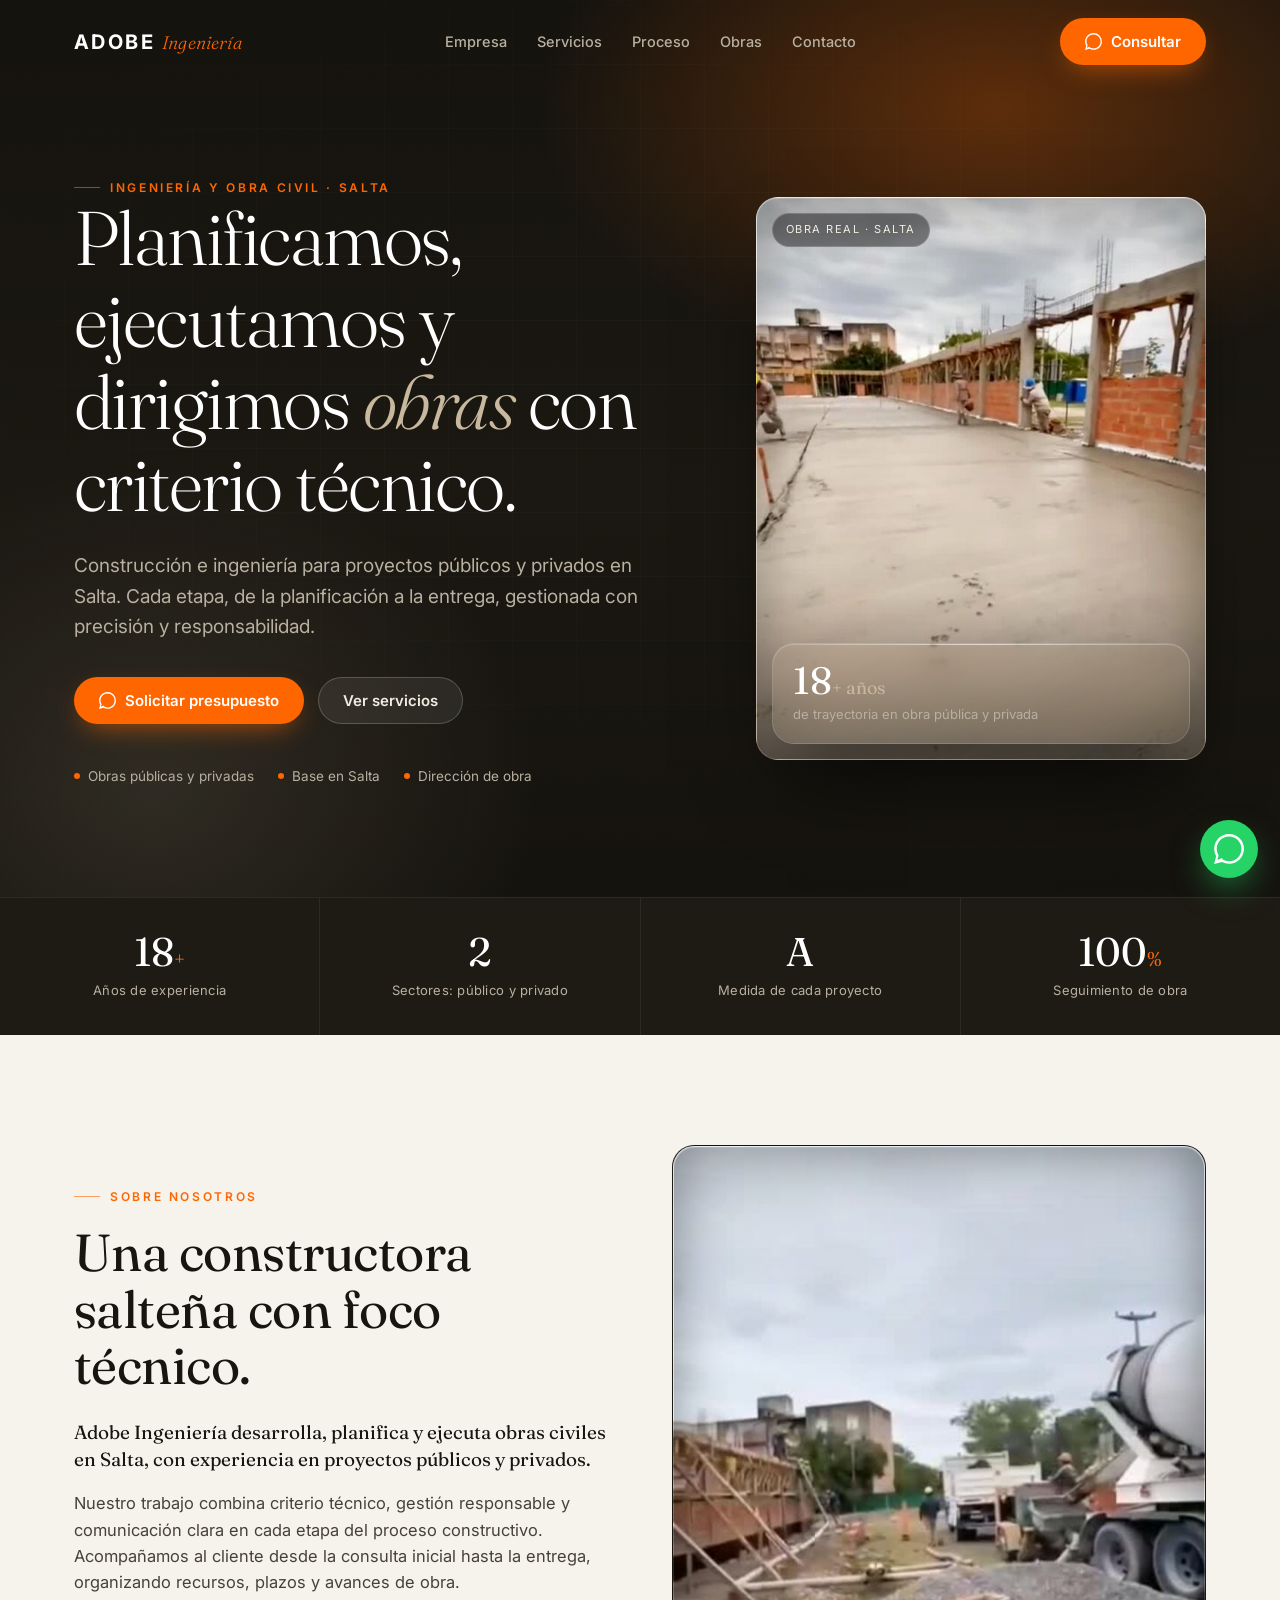
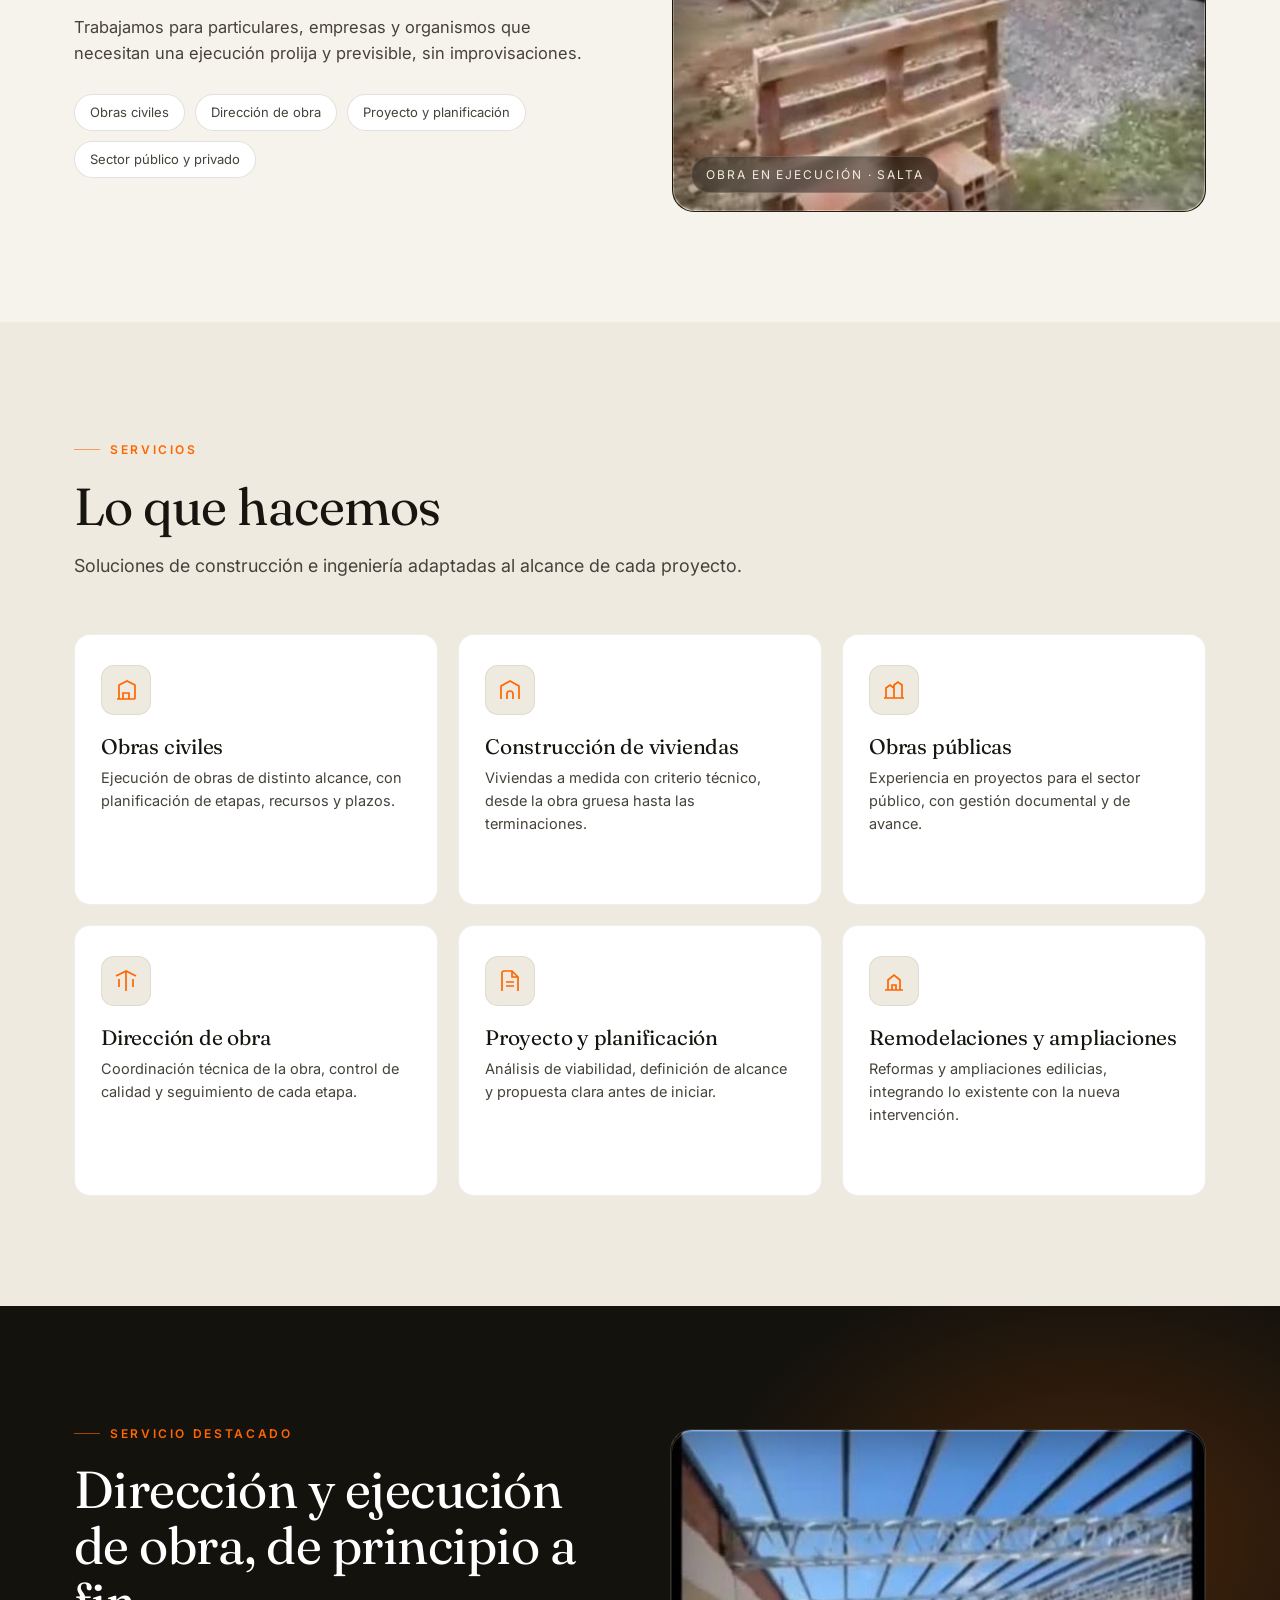
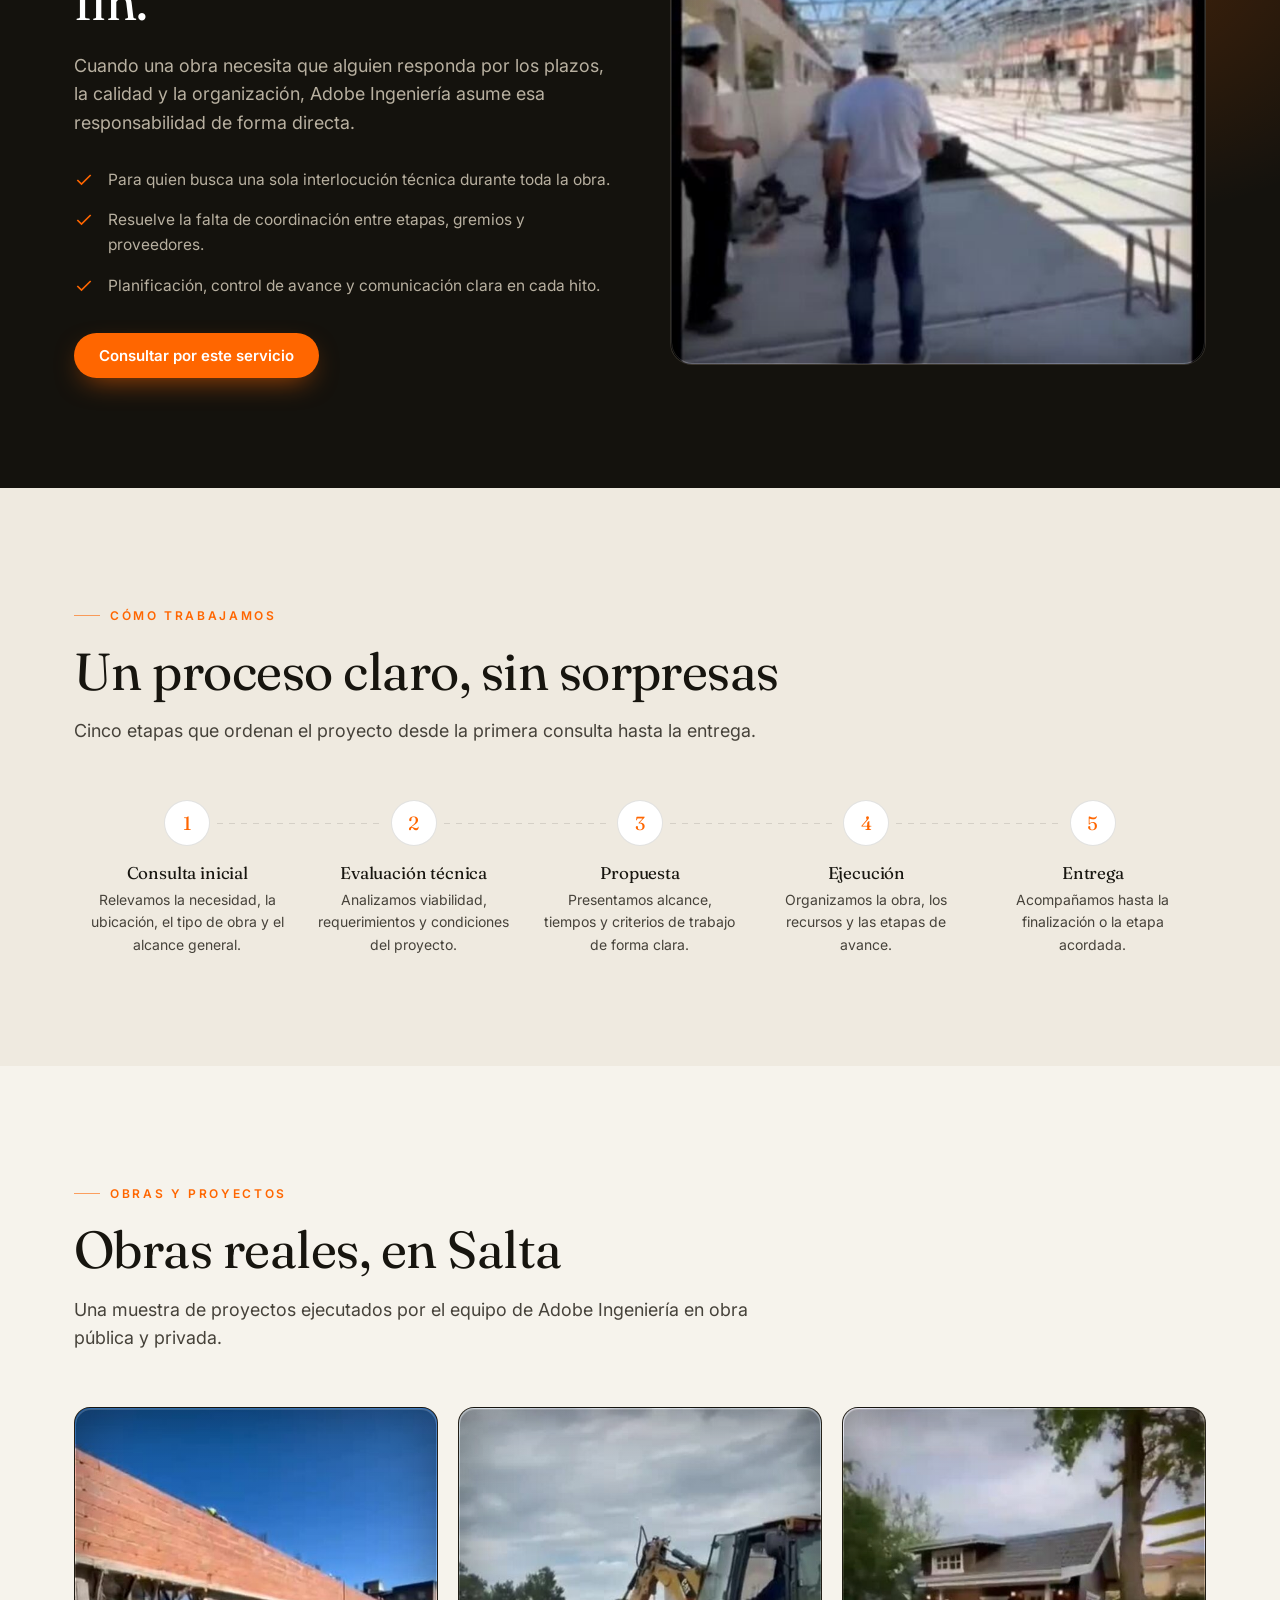
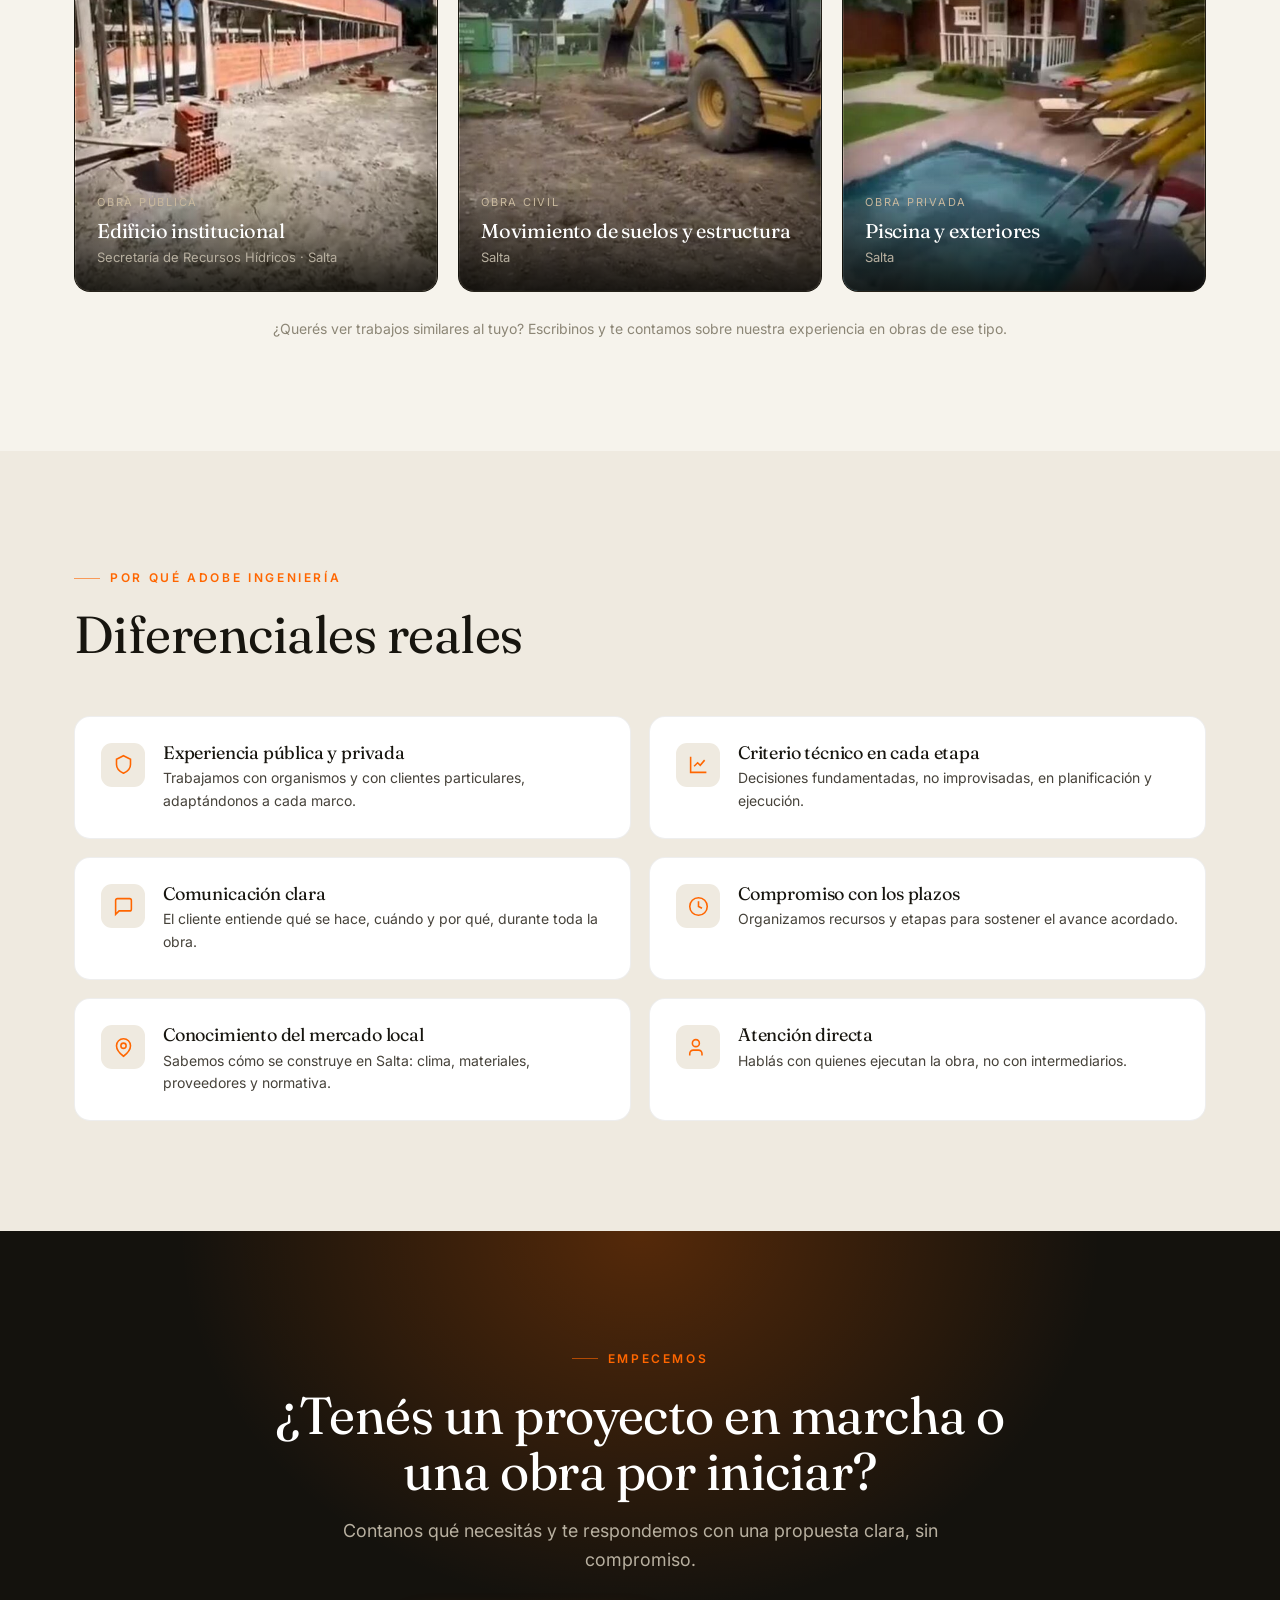
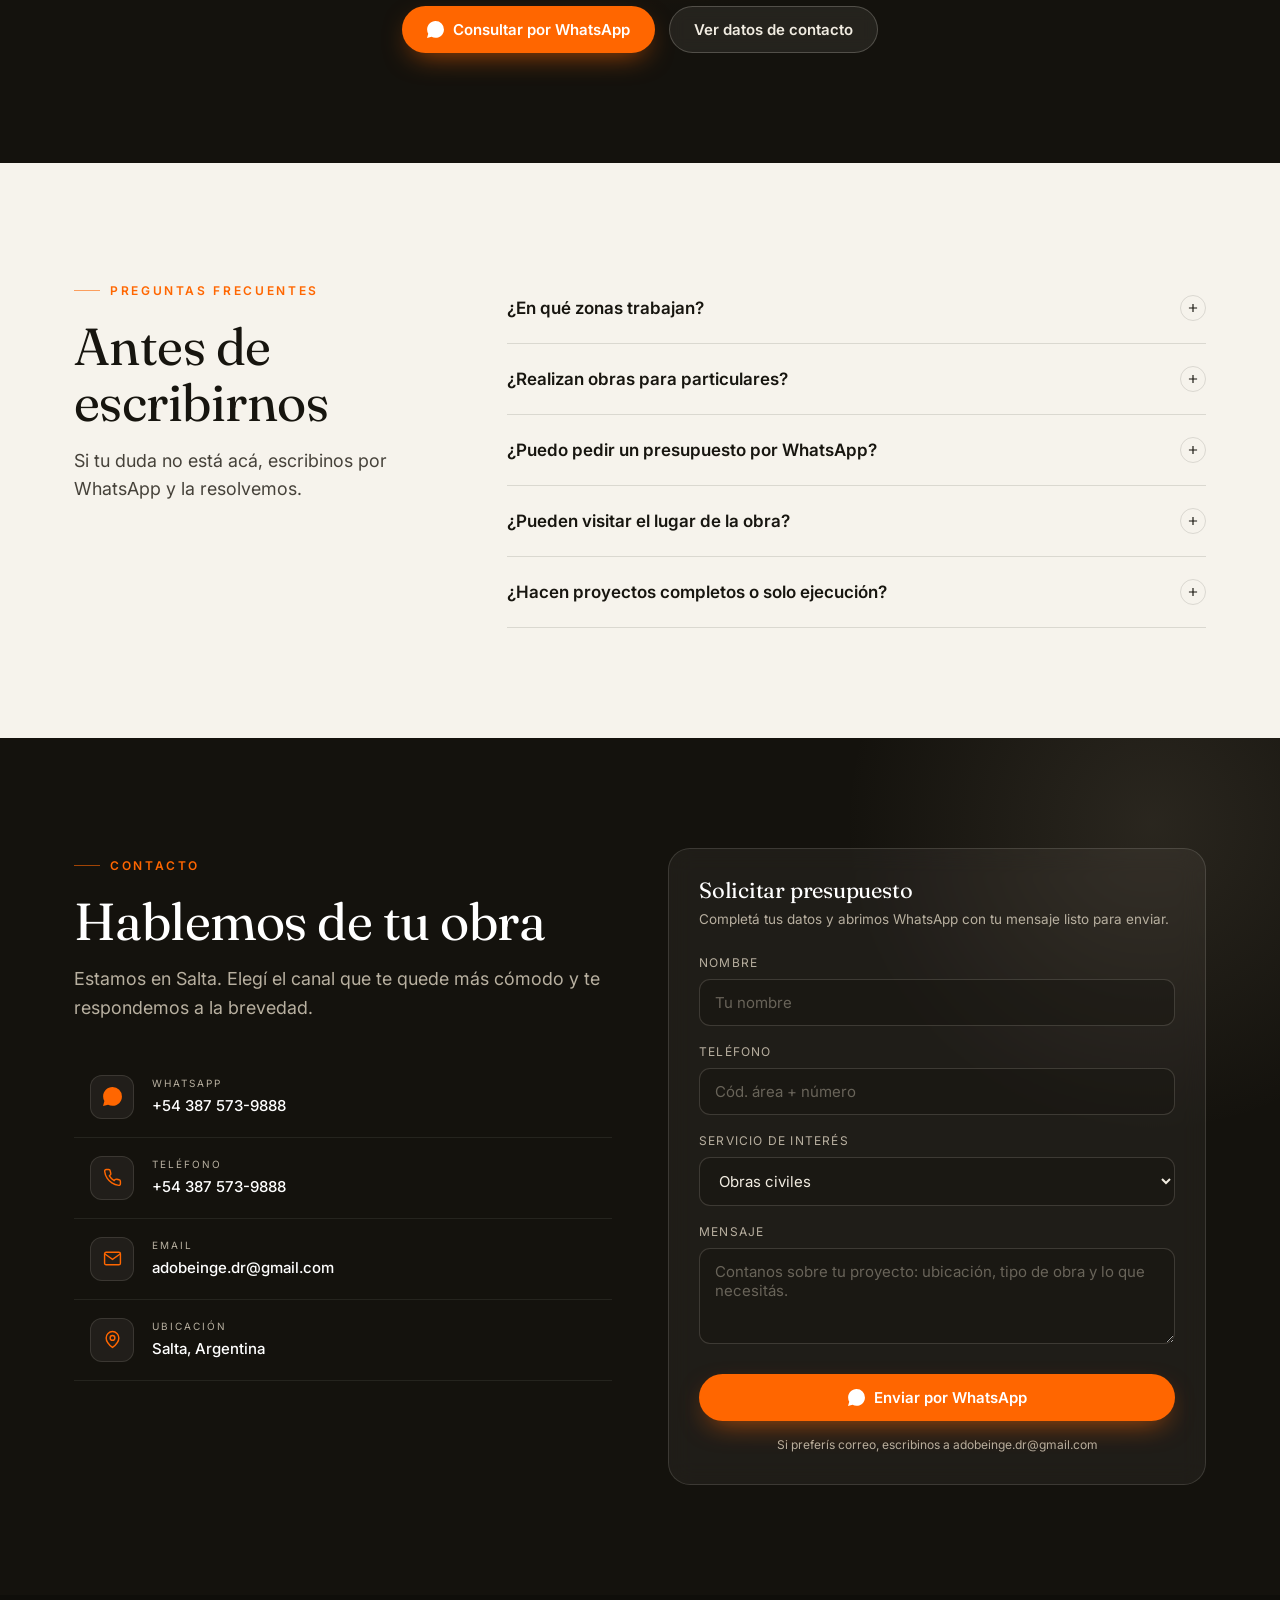
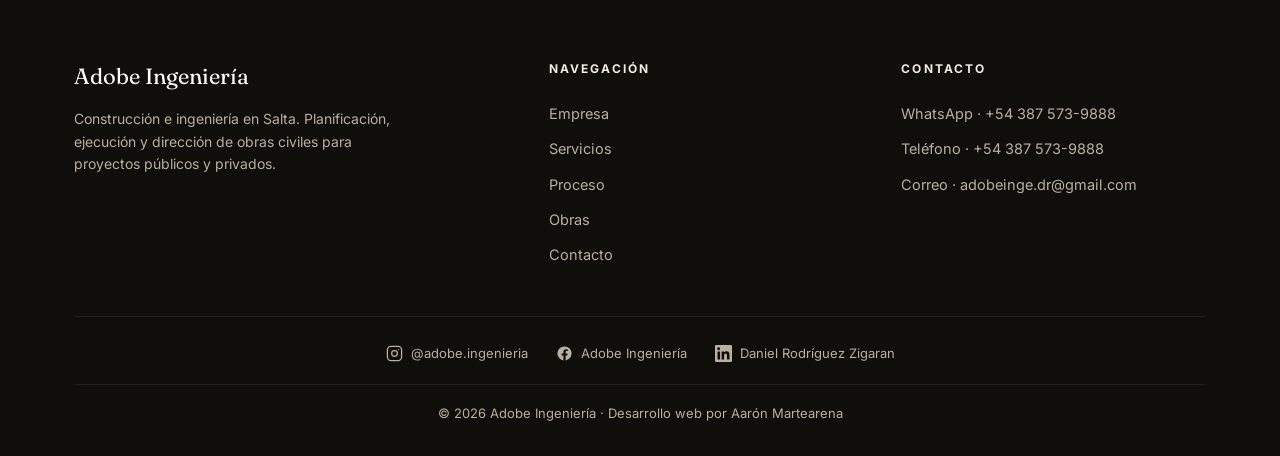
==== index.html @ 1c269387 "Subir proyecto completo con css, js y assets" ====
<!DOCTYPE html>
<html lang="es-AR">
<head>
  <meta charset="UTF-8" />
  <!-- CRÍTICO: ocultar body instantáneamente antes de cualquier render -->
  <style>body{visibility:hidden}</style>
<meta name="viewport" content="width=device-width, initial-scale=1.0" />

<!-- ===================== SEO LOCAL ===================== -->
<title>Adobe Ingeniería | Obras civiles y construcción en Salta</title>
<meta name="description" content="Adobe Ingeniería desarrolla obras civiles, proyectos constructivos y soluciones de ingeniería en Salta. Consultá por servicios, obras y presupuestos." />
<meta name="keywords" content="constructora en Salta, obras civiles Salta, ingeniería civil Salta, empresa constructora Salta, dirección de obra Salta, construcción de viviendas Salta, obras públicas y privadas Salta" />
<meta name="author" content="Adobe Ingeniería" />
<meta name="robots" content="index, follow" />
<meta name="theme-color" content="#FF6600" />

  <!-- Favicon completo -->
  <link rel="icon"             type="image/svg+xml"  href="favicon.svg" />
  <link rel="alternate icon"   type="image/x-icon"   href="favicon.ico" />
  <link rel="apple-touch-icon"                        href="apple-touch-icon.png" />
  <link rel="manifest"                                href="site.webmanifest" />

  <!-- Open Graph completo (WhatsApp, LinkedIn, Facebook) -->
  <meta property="og:type"          content="website" />
  <meta property="og:locale"        content="es_AR" />
  <meta property="og:url"           content="https://adobeingenieria.com.ar/" />
  <meta property="og:title"         content="Adobe Ingeniería | Obras civiles y construcción en Salta" />
  <meta property="og:description"   content="Planificación, ejecución y dirección de obras civiles en Salta. Proyectos públicos y privados con criterio técnico." />
  <meta property="og:image"         content="https://adobeingenieria.com.ar/assets/images/og-image.jpg" />
  <meta property="og:image:width"   content="1200" />
  <meta property="og:image:height"  content="630" />
  <meta property="og:image:alt"     content="Adobe Ingeniería — Obras civiles en Salta" />
  <meta property="og:site_name"     content="Adobe Ingeniería" />

  <!-- Twitter / X card -->
  <meta name="twitter:card"         content="summary_large_image" />
  <meta name="twitter:title"        content="Adobe Ingeniería | Obras civiles y construcción en Salta" />
  <meta name="twitter:description"  content="Planificación, ejecución y dirección de obras civiles en Salta. Proyectos públicos y privados con criterio técnico." />
  <meta name="twitter:image"        content="https://adobeingenieria.com.ar/assets/images/og-image.jpg" />

  <!-- Canónica -->
  <link rel="canonical" href="https://adobeingenieria.com.ar/" />

<link rel="preconnect" href="https://fonts.googleapis.com" />
<link rel="preconnect" href="https://fonts.gstatic.com" crossorigin />
<link href="https://fonts.googleapis.com/css2?family=Fraunces:opsz,wght@9..144,300;9..144,400;9..144,500;9..144,600&family=Inter:wght@400;500;600;700&display=swap" rel="stylesheet" />

<!-- Datos estructurados (SEO local). Verificar/ajustar con datos finales del cliente. -->

  <!-- Hoja de estilos externa -->
  <link rel="stylesheet" href="css/styles.css" />

  <!-- Pantalla de carga AutoCAD (sin defer: debe ejecutarse antes que todo) -->
  <script src="js/loader.js"></script>

  <!-- SEO estructurado -->
  <script type="application/ld+json">
  {
    "@context": "https://schema.org",
    "@type": "GeneralContractor",
    "name": "Adobe Ingeniería",
    "description": "Empresa de construcción e ingeniería en Salta. Obras civiles, proyectos públicos y privados, dirección de obra.",
    "areaServed": "Salta, Argentina",
    "address": {
      "@type": "PostalAddress",
      "addressLocality": "Salta",
      "addressRegion": "Salta",
      "addressCountry": "AR"
    },
    "telephone": "+54-387-573-9888",
    "email": "adobeinge.dr@gmail.com",
    "sameAs": [
      "https://www.instagram.com/adobe.ingenieria/",
      "https://www.facebook.com/people/Adobe-Ingenier%C3%ADa/61581666195936/"
    ]
  }
  </script>
</head>
<body>

<!-- ============================== NAV ============================== -->
<header class="nav" id="nav">
  <div class="nav-inner">
    <a href="#inicio" class="brand" aria-label="Adobe Ingeniería — inicio">
      <span class="brand-logo">
        <span class="brand-adobe">ADOBE</span>
        <span class="brand-ing">Ingeniería</span>
      </span>
    </a>
    <nav class="nav-links" aria-label="Principal">
      <a class="lnk" href="#empresa">Empresa</a>
      <a class="lnk" href="#servicios">Servicios</a>
      <a class="lnk" href="#proceso">Proceso</a>
      <a class="lnk" href="#obras">Obras</a>
      <a class="lnk" href="#contacto">Contacto</a>
    </nav>
    <div class="nav-cta">
      <a class="btn btn-primary" href="https://wa.me/5493875739888?text=Hola%20Adobe%20Ingenier%C3%ADa%2C%20vi%20su%20p%C3%A1gina%20web%20y%20quisiera%20consultar%20por%20sus%20servicios." target="_blank" rel="noopener">
        <svg viewBox="0 0 24 24" fill="currentColor"><path d="M.057 24l1.687-6.163a11.867 11.867 0 01-1.587-5.946C.16 5.335 5.495 0 12.05 0a11.821 11.821 0 018.413 3.488 11.824 11.824 0 013.48 8.414c-.003 6.557-5.338 11.892-11.893 11.892a11.9 11.9 0 01-5.688-1.448L.057 24zm6.597-3.807c1.676.995 3.276 1.591 5.392 1.592 5.448 0 9.886-4.434 9.889-9.885.002-5.462-4.415-9.89-9.881-9.892-5.452 0-9.887 4.434-9.889 9.884a9.86 9.86 0 001.51 5.26l-.999 3.648 3.978-1.607z"/></svg>
        Consultar
      </a>
      <button class="burger" id="burger" aria-label="Abrir menú">
        <svg width="26" height="26" viewBox="0 0 24 24" fill="none" stroke="currentColor" stroke-width="2"><line x1="3" y1="7" x2="21" y2="7"/><line x1="3" y1="12" x2="21" y2="12"/><line x1="3" y1="17" x2="21" y2="17"/></svg>
      </button>
    </div>
  </div>
</header>

<!-- mobile menu -->
<div class="mobile-menu" id="mobileMenu">
  <button class="mobile-close" id="mobileClose" aria-label="Cerrar menú">
    <svg width="28" height="28" viewBox="0 0 24 24" fill="none" stroke="currentColor" stroke-width="2"><line x1="18" y1="6" x2="6" y2="18"/><line x1="6" y1="6" x2="18" y2="18"/></svg>
  </button>
  <a href="#empresa">Empresa</a>
  <a href="#servicios">Servicios</a>
  <a href="#proceso">Proceso</a>
  <a href="#obras">Obras</a>
  <a href="#contacto">Contacto</a>
  <a class="btn btn-primary" href="https://wa.me/5493875739888?text=Hola%20Adobe%20Ingenier%C3%ADa%2C%20vi%20su%20p%C3%A1gina%20web%20y%20quisiera%20consultar%20por%20sus%20servicios." target="_blank" rel="noopener">Consultar por WhatsApp</a>
</div>

<!-- ============================== HERO ============================== -->
<section class="hero" id="inicio">
  <span class="grid-lines"></span>
  <span class="noise"></span>
  <div class="wrap">
    <div class="hero-grid">
      <div>
        <span class="eyebrow">Ingeniería y obra civil · Salta</span>
        <h1>Planificamos, ejecutamos y dirigimos <em>obras</em> con criterio técnico.</h1>
        <p class="lead">Construcción e ingeniería para proyectos públicos y privados en Salta. Cada etapa, de la planificación a la entrega, gestionada con precisión y responsabilidad.</p>
        <div class="hero-cta">
          <a class="btn btn-primary" href="https://wa.me/5493875739888?text=Hola%20Adobe%20Ingenier%C3%ADa%2C%20vi%20su%20p%C3%A1gina%20web%20y%20quisiera%20solicitar%20un%20presupuesto." target="_blank" rel="noopener">
            <svg viewBox="0 0 24 24" fill="currentColor"><path d="M.057 24l1.687-6.163a11.867 11.867 0 01-1.587-5.946C.16 5.335 5.495 0 12.05 0a11.821 11.821 0 018.413 3.488 11.824 11.824 0 013.48 8.414c-.003 6.557-5.338 11.892-11.893 11.892a11.9 11.9 0 01-5.688-1.448L.057 24zm6.597-3.807c1.676.995 3.276 1.591 5.392 1.592 5.448 0 9.886-4.434 9.889-9.885.002-5.462-4.415-9.89-9.881-9.892-5.452 0-9.887 4.434-9.889 9.884a9.86 9.86 0 001.51 5.26l-.999 3.648 3.978-1.607z"/></svg>
            Solicitar presupuesto
          </a>
          <a class="btn btn-light" href="#servicios">Ver servicios</a>
        </div>
        <div class="hero-tags">
          <span>Obras públicas y privadas</span>
          <span>Base en Salta</span>
          <span>Dirección de obra</span>
        </div>
      </div>

      <!-- video real enmarcado en vidrio -->
      <div class="hero-media reveal">
        <video autoplay class="hero-vid" muted loop playsinline preload="metadata" poster="assets/images/hero.jpg">
          <source src="assets/videos/hero.mp4" type="video/mp4" />
        </video>
        <div class="hero-media-frame"></div>
        <div class="hero-stat glass">
          <div class="hs-num">18<small>+ años</small></div>
          <div class="hs-lbl">de trayectoria en obra pública y privada</div>
        </div>
        <span class="hero-media-tag">Obra real · Salta</span>
      </div>
    </div>
  </div>
</section>

<!-- ============================== TRUST ============================== -->
<section class="trust">
  <div class="trust-grid">
    <div><div class="t-num">18<small>+</small></div><div class="t-lbl">Años de experiencia</div></div>
    <div><div class="t-num">2</div><div class="t-lbl">Sectores: público y privado</div></div>
    <div><div class="t-num">A</div><div class="t-lbl">Medida de cada proyecto</div></div>
    <div><div class="t-num">100<small>%</small></div><div class="t-lbl">Seguimiento de obra</div></div>
  </div>
</section>

<!-- ============================== ABOUT ============================== -->
<section class="sec" id="empresa">
  <div class="wrap">
    <div class="about-grid">
      <div class="about-copy reveal">
        <span class="eyebrow">Sobre nosotros</span>
        <h2 style="margin:18px 0 26px">Una constructora salteña con foco técnico.</h2>
        <p>Adobe Ingeniería desarrolla, planifica y ejecuta obras civiles en Salta, con experiencia en proyectos públicos y privados.</p>
        <p>Nuestro trabajo combina criterio técnico, gestión responsable y comunicación clara en cada etapa del proceso constructivo. Acompañamos al cliente desde la consulta inicial hasta la entrega, organizando recursos, plazos y avances de obra.</p>
        <p>Trabajamos para particulares, empresas y organismos que necesitan una ejecución prolija y previsible, sin improvisaciones.</p>
        <div class="about-tags">
          <span class="chip">Obras civiles</span>
          <span class="chip">Dirección de obra</span>
          <span class="chip">Proyecto y planificación</span>
          <span class="chip">Sector público y privado</span>
        </div>
      </div>
      <div class="about-visual reveal">
        <video data-lazy class="cover-vid" muted loop playsinline preload="none" poster="assets/images/about-obra.jpg">
          <source data-src="assets/videos/about-obra.mp4" type="video/mp4" />
        </video>
        <span class="vid-frame"></span>
        <span class="ph-label">Obra en ejecución · Salta</span>
      </div>
    </div>
  </div>
</section>

<!-- ============================== SERVICES ============================== -->
<section class="sec" id="servicios" style="background:var(--bg-warm)">
  <div class="wrap">
    <div class="sec-head reveal">
      <span class="eyebrow">Servicios</span>
      <h2>Lo que hacemos</h2>
      <p class="lead">Soluciones de construcción e ingeniería adaptadas al alcance de cada proyecto.</p>
    </div>
    <div class="svc-grid">
      <!-- repeatable card -->
      <div class="svc-card reveal">
        <div class="svc-ico"><svg viewBox="0 0 24 24" fill="none" stroke="currentColor" stroke-width="1.7"><path d="M3 21h18M5 21V7l8-4 8 4v14M9 21v-6h6v6"/></svg></div>
        <h3>Obras civiles</h3>
        <p>Ejecución de obras de distinto alcance, con planificación de etapas, recursos y plazos.</p>
        <a class="more" href="https://wa.me/5493875739888?text=Hola%20Adobe%20Ingenier%C3%ADa%2C%20vi%20su%20p%C3%A1gina%20web%20y%20quisiera%20consultar%20por%20el%20servicio%20de%20Obras%20civiles." target="_blank" rel="noopener">Consultar <svg viewBox="0 0 24 24" fill="none" stroke="currentColor" stroke-width="2"><path d="M5 12h14M13 6l6 6-6 6"/></svg></a>
      </div>
      <div class="svc-card reveal">
        <div class="svc-ico"><svg viewBox="0 0 24 24" fill="none" stroke="currentColor" stroke-width="1.7"><path d="M3 21V8l9-5 9 5v13M9 21v-5a3 3 0 0 1 6 0v5"/></svg></div>
        <h3>Construcción de viviendas</h3>
        <p>Viviendas a medida con criterio técnico, desde la obra gruesa hasta las terminaciones.</p>
        <a class="more" href="https://wa.me/5493875739888?text=Hola%20Adobe%20Ingenier%C3%ADa%2C%20vi%20su%20p%C3%A1gina%20web%20y%20quisiera%20consultar%20por%20el%20servicio%20de%20Construcci%C3%B3n%20de%20viviendas." target="_blank" rel="noopener">Consultar <svg viewBox="0 0 24 24" fill="none" stroke="currentColor" stroke-width="2"><path d="M5 12h14M13 6l6 6-6 6"/></svg></a>
      </div>
      <div class="svc-card reveal">
        <div class="svc-ico"><svg viewBox="0 0 24 24" fill="none" stroke="currentColor" stroke-width="1.7"><path d="M2 20h20M4 20V10l4-3 4 3M12 20V7l4-3 4 3v13"/></svg></div>
        <h3>Obras públicas</h3>
        <p>Experiencia en proyectos para el sector público, con gestión documental y de avance.</p>
        <a class="more" href="https://wa.me/5493875739888?text=Hola%20Adobe%20Ingenier%C3%ADa%2C%20vi%20su%20p%C3%A1gina%20web%20y%20quisiera%20consultar%20por%20el%20servicio%20de%20Obras%20p%C3%BAblicas." target="_blank" rel="noopener">Consultar <svg viewBox="0 0 24 24" fill="none" stroke="currentColor" stroke-width="2"><path d="M5 12h14M13 6l6 6-6 6"/></svg></a>
      </div>
      <div class="svc-card reveal">
        <div class="svc-ico"><svg viewBox="0 0 24 24" fill="none" stroke="currentColor" stroke-width="1.7"><path d="M12 2v20M2 7l10-5 10 5M5 10v8M19 10v8"/></svg></div>
        <h3>Dirección de obra</h3>
        <p>Coordinación técnica de la obra, control de calidad y seguimiento de cada etapa.</p>
        <a class="more" href="https://wa.me/5493875739888?text=Hola%20Adobe%20Ingenier%C3%ADa%2C%20vi%20su%20p%C3%A1gina%20web%20y%20quisiera%20consultar%20por%20el%20servicio%20de%20Direcci%C3%B3n%20de%20obra." target="_blank" rel="noopener">Consultar <svg viewBox="0 0 24 24" fill="none" stroke="currentColor" stroke-width="2"><path d="M5 12h14M13 6l6 6-6 6"/></svg></a>
      </div>
      <div class="svc-card reveal">
        <div class="svc-ico"><svg viewBox="0 0 24 24" fill="none" stroke="currentColor" stroke-width="1.7"><path d="M4 22V4a2 2 0 0 1 2-2h8l6 6v14M14 2v6h6M8 13h8M8 17h8"/></svg></div>
        <h3>Proyecto y planificación</h3>
        <p>Análisis de viabilidad, definición de alcance y propuesta clara antes de iniciar.</p>
        <a class="more" href="https://wa.me/5493875739888?text=Hola%20Adobe%20Ingenier%C3%ADa%2C%20vi%20su%20p%C3%A1gina%20web%20y%20quisiera%20consultar%20por%20el%20servicio%20de%20Proyecto%20y%20planificaci%C3%B3n." target="_blank" rel="noopener">Consultar <svg viewBox="0 0 24 24" fill="none" stroke="currentColor" stroke-width="2"><path d="M5 12h14M13 6l6 6-6 6"/></svg></a>
      </div>
      <div class="svc-card reveal">
        <div class="svc-ico"><svg viewBox="0 0 24 24" fill="none" stroke="currentColor" stroke-width="1.7"><path d="M3 21h18M6 21V11l6-5 6 5v10M10 21v-5h4v5"/></svg></div>
        <h3>Remodelaciones y ampliaciones</h3>
        <p>Reformas y ampliaciones edilicias, integrando lo existente con la nueva intervención.</p>
        <a class="more" href="https://wa.me/5493875739888?text=Hola%20Adobe%20Ingenier%C3%ADa%2C%20vi%20su%20p%C3%A1gina%20web%20y%20quisiera%20consultar%20por%20el%20servicio%20de%20Remodelaciones%20y%20ampliaciones." target="_blank" rel="noopener">Consultar <svg viewBox="0 0 24 24" fill="none" stroke="currentColor" stroke-width="2"><path d="M5 12h14M13 6l6 6-6 6"/></svg></a>
      </div>
    </div>
  </div>
</section>

<!-- ============================== SIGNATURE / FEATURED ============================== -->
<section class="sec signature">
  <div class="wrap">
    <div class="sig-grid">
      <div class="reveal">
        <span class="eyebrow">Servicio destacado</span>
        <h2 style="margin:18px 0 22px">Dirección y ejecución de obra, de principio a fin.</h2>
        <p class="lead">Cuando una obra necesita que alguien responda por los plazos, la calidad y la organización, Adobe Ingeniería asume esa responsabilidad de forma directa.</p>
        <ul class="sig-list">
          <li><svg viewBox="0 0 24 24" fill="none" stroke="currentColor" stroke-width="2"><path d="M20 6L9 17l-5-5"/></svg> Para quien busca una sola interlocución técnica durante toda la obra.</li>
          <li><svg viewBox="0 0 24 24" fill="none" stroke="currentColor" stroke-width="2"><path d="M20 6L9 17l-5-5"/></svg> Resuelve la falta de coordinación entre etapas, gremios y proveedores.</li>
          <li><svg viewBox="0 0 24 24" fill="none" stroke="currentColor" stroke-width="2"><path d="M20 6L9 17l-5-5"/></svg> Planificación, control de avance y comunicación clara en cada hito.</li>
        </ul>
        <a class="btn btn-primary" href="https://wa.me/5493875739888?text=Hola%20Adobe%20Ingenier%C3%ADa%2C%20quisiera%20consultar%20por%20direcci%C3%B3n%20de%20obra." target="_blank" rel="noopener">Consultar por este servicio</a>
      </div>
      <div class="sig-visual reveal">
        <video data-lazy class="cover-vid" muted loop playsinline preload="none" poster="assets/images/signature-estructura.jpg">
          <source data-src="assets/videos/signature-estructura.mp4" type="video/mp4" />
        </video>
        <span class="vid-frame"></span>
        <span class="ph-label">Estructura metálica · obra propia</span>
      </div>
    </div>
  </div>
</section>

<!-- ============================== PROCESS ============================== -->
<section class="sec process" id="proceso">
  <div class="wrap">
    <div class="sec-head reveal">
      <span class="eyebrow">Cómo trabajamos</span>
      <h2>Un proceso claro, sin sorpresas</h2>
      <p class="lead">Cinco etapas que ordenan el proyecto desde la primera consulta hasta la entrega.</p>
    </div>
    <div class="steps">
      <div class="step reveal"><div class="n">1</div><h3>Consulta inicial</h3><p>Relevamos la necesidad, la ubicación, el tipo de obra y el alcance general.</p></div>
      <div class="step reveal"><div class="n">2</div><h3>Evaluación técnica</h3><p>Analizamos viabilidad, requerimientos y condiciones del proyecto.</p></div>
      <div class="step reveal"><div class="n">3</div><h3>Propuesta</h3><p>Presentamos alcance, tiempos y criterios de trabajo de forma clara.</p></div>
      <div class="step reveal"><div class="n">4</div><h3>Ejecución</h3><p>Organizamos la obra, los recursos y las etapas de avance.</p></div>
      <div class="step reveal"><div class="n">5</div><h3>Entrega</h3><p>Acompañamos hasta la finalización o la etapa acordada.</p></div>
    </div>
  </div>
</section>

<!-- ============================== PROJECTS ============================== -->
<section class="sec" id="obras">
  <div class="wrap">
    <div class="sec-head reveal">
      <span class="eyebrow">Obras y proyectos</span>
      <h2>Obras reales, en Salta</h2>
      <p class="lead">Una muestra de proyectos ejecutados por el equipo de Adobe Ingeniería en obra pública y privada.</p>
    </div>
    <div class="proj-grid">
      <div class="proj reveal">
        <video data-lazy class="cover-vid" muted loop playsinline preload="none" poster="assets/images/obra-recursos.jpg">
          <source data-src="assets/videos/obra-recursos.mp4" type="video/mp4" />
        </video>
        <span class="vid-frame"></span>
        <div class="meta"><span class="tag">Obra pública</span><h3>Edificio institucional</h3><span class="loc">Secretaría de Recursos Hídricos · Salta</span></div>
      </div>
      <div class="proj reveal">
        <video data-lazy class="cover-vid" muted loop playsinline preload="none" poster="assets/images/obra-civil.jpg">
          <source data-src="assets/videos/obra-civil.mp4" type="video/mp4" />
        </video>
        <span class="vid-frame"></span>
        <div class="meta"><span class="tag">Obra civil</span><h3>Movimiento de suelos y estructura</h3><span class="loc">Salta</span></div>
      </div>
      <div class="proj reveal">
        <video data-lazy class="cover-vid" muted loop playsinline preload="none" poster="assets/images/obra-piscina.jpg">
          <source data-src="assets/videos/obra-piscina.mp4" type="video/mp4" />
        </video>
        <span class="vid-frame"></span>
        <div class="meta"><span class="tag">Obra privada</span><h3>Piscina y exteriores</h3><span class="loc">Salta</span></div>
      </div>
    </div>
    <p class="proj-note">¿Querés ver trabajos similares al tuyo? Escribinos y te contamos sobre nuestra experiencia en obras de ese tipo.</p>
  </div>
</section>

<!-- ============================== DIFFERENTIATORS ============================== -->
<section class="sec" style="background:var(--bg-warm)">
  <div class="wrap">
    <div class="sec-head reveal">
      <span class="eyebrow">Por qué Adobe Ingeniería</span>
      <h2>Diferenciales reales</h2>
    </div>
    <div class="diff-grid">
      <div class="diff reveal"><div class="di"><svg viewBox="0 0 24 24" fill="none" stroke="currentColor" stroke-width="1.8"><path d="M12 2l8 4v6c0 5-3.5 8-8 10-4.5-2-8-5-8-10V6l8-4z"/></svg></div><div><h3>Experiencia pública y privada</h3><p>Trabajamos con organismos y con clientes particulares, adaptándonos a cada marco.</p></div></div>
      <div class="diff reveal"><div class="di"><svg viewBox="0 0 24 24" fill="none" stroke="currentColor" stroke-width="1.8"><path d="M3 3v18h18M7 14l4-4 3 3 5-6"/></svg></div><div><h3>Criterio técnico en cada etapa</h3><p>Decisiones fundamentadas, no improvisadas, en planificación y ejecución.</p></div></div>
      <div class="diff reveal"><div class="di"><svg viewBox="0 0 24 24" fill="none" stroke="currentColor" stroke-width="1.8"><path d="M21 15a2 2 0 0 1-2 2H7l-4 4V5a2 2 0 0 1 2-2h14a2 2 0 0 1 2 2z"/></svg></div><div><h3>Comunicación clara</h3><p>El cliente entiende qué se hace, cuándo y por qué, durante toda la obra.</p></div></div>
      <div class="diff reveal"><div class="di"><svg viewBox="0 0 24 24" fill="none" stroke="currentColor" stroke-width="1.8"><path d="M12 6v6l4 2M12 22a10 10 0 1 1 0-20 10 10 0 0 1 0 20z"/></svg></div><div><h3>Compromiso con los plazos</h3><p>Organizamos recursos y etapas para sostener el avance acordado.</p></div></div>
      <div class="diff reveal"><div class="di"><svg viewBox="0 0 24 24" fill="none" stroke="currentColor" stroke-width="1.8"><path d="M20 10c0 6-8 12-8 12s-8-6-8-12a8 8 0 0 1 16 0z"/><circle cx="12" cy="10" r="3"/></svg></div><div><h3>Conocimiento del mercado local</h3><p>Sabemos cómo se construye en Salta: clima, materiales, proveedores y normativa.</p></div></div>
      <div class="diff reveal"><div class="di"><svg viewBox="0 0 24 24" fill="none" stroke="currentColor" stroke-width="1.8"><path d="M16 21v-2a4 4 0 0 0-4-4H6a4 4 0 0 0-4 4v2M9 11a4 4 0 1 0 0-8 4 4 0 0 0 0 8z"/></svg></div><div><h3>Atención directa</h3><p>Hablás con quienes ejecutan la obra, no con intermediarios.</p></div></div>
    </div>
  </div>
</section>

<!-- ============================== CTA BAND ============================== -->
<section class="sec cta-band">
  <div class="wrap">
    <div class="cta-inner reveal">
      <span class="eyebrow" style="justify-content:center">Empecemos</span>
      <h2 style="margin-top:18px">¿Tenés un proyecto en marcha o una obra por iniciar?</h2>
      <p class="lead">Contanos qué necesitás y te respondemos con una propuesta clara, sin compromiso.</p>
      <div class="row">
        <a class="btn btn-primary" href="https://wa.me/5493875739888?text=Hola%20Adobe%20Ingenier%C3%ADa%2C%20vi%20su%20p%C3%A1gina%20web%20y%20quisiera%20solicitar%20un%20presupuesto." target="_blank" rel="noopener">
          <svg viewBox="0 0 24 24" fill="currentColor"><path d="M.057 24l1.687-6.163a11.867 11.867 0 01-1.587-5.946C.16 5.335 5.495 0 12.05 0a11.821 11.821 0 018.413 3.488 11.824 11.824 0 013.48 8.414c-.003 6.557-5.338 11.892-11.893 11.892a11.9 11.9 0 01-5.688-1.448L.057 24z"/></svg>
          Consultar por WhatsApp
        </a>
        <a class="btn btn-light" href="#contacto">Ver datos de contacto</a>
      </div>
    </div>
  </div>
</section>

<!-- ============================== FAQ ============================== -->
<section class="sec" id="faq">
  <div class="wrap">
    <div class="faq-grid">
      <div class="reveal">
        <span class="eyebrow">Preguntas frecuentes</span>
        <h2 style="margin-top:18px">Antes de escribirnos</h2>
        <p class="lead" style="margin-top:16px">Si tu duda no está acá, escribinos por WhatsApp y la resolvemos.</p>
      </div>
      <div class="faq-list reveal">
        <div class="faq-item">
          <button class="faq-q">¿En qué zonas trabajan? <span class="ic"><svg viewBox="0 0 24 24" fill="none" stroke="currentColor" stroke-width="2"><path d="M12 5v14M5 12h14"/></svg></span></button>
          <div class="faq-a"><p>Trabajamos principalmente en Salta y alrededores. Para obras en otras localidades, consultanos para evaluar el alcance.</p></div>
        </div>
        <div class="faq-item">
          <button class="faq-q">¿Realizan obras para particulares? <span class="ic"><svg viewBox="0 0 24 24" fill="none" stroke="currentColor" stroke-width="2"><path d="M12 5v14M5 12h14"/></svg></span></button>
          <div class="faq-a"><p>Sí. Atendemos tanto a particulares como a empresas y organismos del sector público.</p></div>
        </div>
        <div class="faq-item">
          <button class="faq-q">¿Puedo pedir un presupuesto por WhatsApp? <span class="ic"><svg viewBox="0 0 24 24" fill="none" stroke="currentColor" stroke-width="2"><path d="M12 5v14M5 12h14"/></svg></span></button>
          <div class="faq-a"><p>Sí. Escribinos con una descripción del proyecto, la ubicación y, si tenés, fotos o planos. Con eso podemos orientarte mejor.</p></div>
        </div>
        <div class="faq-item">
          <button class="faq-q">¿Pueden visitar el lugar de la obra? <span class="ic"><svg viewBox="0 0 24 24" fill="none" stroke="currentColor" stroke-width="2"><path d="M12 5v14M5 12h14"/></svg></span></button>
          <div class="faq-a"><p>Según el tipo de proyecto coordinamos una visita técnica para relevar las condiciones reales del lugar.</p></div>
        </div>
        <div class="faq-item">
          <button class="faq-q">¿Hacen proyectos completos o solo ejecución? <span class="ic"><svg viewBox="0 0 24 24" fill="none" stroke="currentColor" stroke-width="2"><path d="M12 5v14M5 12h14"/></svg></span></button>
          <div class="faq-a"><p>Acompañamos desde la planificación hasta la ejecución y la dirección de obra. También sumamos a obras ya iniciadas según el caso.</p></div>
        </div>
      </div>
    </div>
  </div>
</section>

<!-- ============================== CONTACT ============================== -->
<section class="sec contact" id="contacto">
  <div class="wrap">
    <div class="contact-grid">
      <div class="reveal">
        <span class="eyebrow">Contacto</span>
        <h2 style="margin-top:18px">Hablemos de tu obra</h2>
        <p class="lead">Estamos en Salta. Elegí el canal que te quede más cómodo y te respondemos a la brevedad.</p>
        <div class="cinfo">
          <a href="https://wa.me/5493875739888?text=Hola%20Adobe%20Ingenier%C3%ADa%2C%20vi%20su%20p%C3%A1gina%20web%20y%20quisiera%20consultar." target="_blank" rel="noopener">
            <span class="ci"><svg viewBox="0 0 24 24" fill="currentColor"><path d="M.057 24l1.687-6.163a11.867 11.867 0 01-1.587-5.946C.16 5.335 5.495 0 12.05 0a11.821 11.821 0 018.413 3.488 11.824 11.824 0 013.48 8.414c-.003 6.557-5.338 11.892-11.893 11.892a11.9 11.9 0 01-5.688-1.448L.057 24z"/></svg></span>
            <span class="ct"><span class="k">WhatsApp</span><span class="v">+54 387 573-9888</span></span>
          </a>
          <a href="tel:+543875739888">
            <span class="ci"><svg viewBox="0 0 24 24" fill="none" stroke="currentColor" stroke-width="1.8"><path d="M22 16.92v3a2 2 0 0 1-2.18 2 19.79 19.79 0 0 1-8.63-3.07 19.5 19.5 0 0 1-6-6 19.79 19.79 0 0 1-3.07-8.67A2 2 0 0 1 4.11 2h3a2 2 0 0 1 2 1.72c.13.96.36 1.9.7 2.81a2 2 0 0 1-.45 2.11L8.09 9.91a16 16 0 0 0 6 6l1.27-1.27a2 2 0 0 1 2.11-.45c.9.34 1.85.57 2.81.7A2 2 0 0 1 22 16.92z"/></svg></span>
            <span class="ct"><span class="k">Teléfono</span><span class="v">+54 387 573-9888</span></span>
          </a>
          <a href="mailto:adobeinge.dr@gmail.com?subject=Consulta%20WEB">
            <span class="ci"><svg viewBox="0 0 24 24" fill="none" stroke="currentColor" stroke-width="1.8"><rect x="2" y="4" width="20" height="16" rx="2"/><path d="m22 6-10 7L2 6"/></svg></span>
            <span class="ct"><span class="k">Email</span><span class="v">adobeinge.dr@gmail.com</span></span>
          </a>
          <div class="line">
            <span class="ci"><svg viewBox="0 0 24 24" fill="none" stroke="currentColor" stroke-width="1.8"><path d="M20 10c0 6-8 12-8 12s-8-6-8-12a8 8 0 0 1 16 0z"/><circle cx="12" cy="10" r="3"/></svg></span>
            <span class="ct"><span class="k">Ubicación</span><span class="v">Salta, Argentina</span></span>
          </div>
        </div>
      </div>

      <!-- form (envía por WhatsApp armando el mensaje, sin backend) -->
      <div class="form reveal">
        <h3>Solicitar presupuesto</h3>
        <p class="sub">Completá tus datos y abrimos WhatsApp con tu mensaje listo para enviar.</p>
        <div class="fld"><label for="f-nom">Nombre</label><input id="f-nom" type="text" placeholder="Tu nombre" /></div>
        <div class="fld"><label for="f-tel">Teléfono</label><input id="f-tel" type="tel" placeholder="Cód. área + número" /></div>
        <div class="fld"><label for="f-srv">Servicio de interés</label>
          <select id="f-srv">
            <option>Obras civiles</option>
            <option>Construcción de viviendas</option>
            <option>Obras públicas</option>
            <option>Dirección de obra</option>
            <option>Proyecto y planificación</option>
            <option>Remodelaciones / ampliaciones</option>
            <option>Otro / No estoy seguro</option>
          </select>
        </div>
        <div class="fld"><label for="f-msg">Mensaje</label><textarea id="f-msg" placeholder="Contanos sobre tu proyecto: ubicación, tipo de obra y lo que necesitás."></textarea></div>
        <button class="btn btn-primary" id="sendForm" type="button">
          <svg viewBox="0 0 24 24" fill="currentColor"><path d="M.057 24l1.687-6.163a11.867 11.867 0 01-1.587-5.946C.16 5.335 5.495 0 12.05 0a11.821 11.821 0 018.413 3.488 11.824 11.824 0 013.48 8.414c-.003 6.557-5.338 11.892-11.893 11.892a11.9 11.9 0 01-5.688-1.448L.057 24z"/></svg>
          Enviar por WhatsApp
        </button>
        <p class="form-note">Si preferís correo, escribinos a adobeinge.dr@gmail.com</p>
      </div>
    </div>
  </div>
</section>

<!-- ============================== FOOTER ============================== -->
<footer class="ft">
  <div class="wrap">
    <div class="ft-grid">
      <div class="ft-brand">
        <div class="name">Adobe Ingeniería</div>
        <p>Construcción e ingeniería en Salta. Planificación, ejecución y dirección de obras civiles para proyectos públicos y privados.</p>
      </div>
      <div class="ft-col">
        <h4>Navegación</h4>
        <a href="#empresa">Empresa</a>
        <a href="#servicios">Servicios</a>
        <a href="#proceso">Proceso</a>
        <a href="#obras">Obras</a>
        <a href="#contacto">Contacto</a>
      </div>
      <div class="ft-col">
        <h4>Contacto</h4>
        <a href="https://wa.me/5493875739888" target="_blank" rel="noopener">WhatsApp · +54 387 573-9888</a>
        <a href="tel:+543875739888">Teléfono · +54 387 573-9888</a>
        <a href="mailto:adobeinge.dr@gmail.com?subject=Consulta%20WEB">Correo · adobeinge.dr@gmail.com</a>
      </div>
    </div>
    <div class="ft-bottom">
      <div class="ft-social">
        <a class="ig" href="https://www.instagram.com/adobe.ingenieria/" target="_blank" rel="noopener">
          <svg viewBox="0 0 24 24" fill="none" stroke="currentColor" stroke-width="1.8"><rect x="2" y="2" width="20" height="20" rx="5"/><circle cx="12" cy="12" r="4"/><circle cx="17.5" cy="6.5" r="1" fill="currentColor" stroke="none"/></svg>
          @adobe.ingenieria
        </a>
        <a class="ig" href="https://www.facebook.com/people/Adobe-Ingenier%C3%ADa/61581666195936/" target="_blank" rel="noopener">
          <svg viewBox="0 0 24 24" fill="currentColor"><path d="M22 12a10 10 0 1 0-11.56 9.88v-6.99H7.9V12h2.54V9.8c0-2.5 1.49-3.89 3.78-3.89 1.09 0 2.24.2 2.24.2v2.46h-1.26c-1.24 0-1.63.77-1.63 1.56V12h2.78l-.44 2.89h-2.34v6.99A10 10 0 0 0 22 12z"/></svg>
          Adobe Ingeniería
        </a>
        <a class="ig" href="https://www.linkedin.com/in/daniel-alberto-rodr%C3%ADguez-zigaran-45847511a/" target="_blank" rel="noopener">
          <svg viewBox="0 0 24 24" fill="currentColor"><path d="M20.45 20.45h-3.56v-5.57c0-1.33-.02-3.04-1.85-3.04-1.85 0-2.14 1.45-2.14 2.94v5.67H9.35V9h3.41v1.56h.05c.48-.9 1.64-1.85 3.37-1.85 3.6 0 4.27 2.37 4.27 5.46v6.28zM5.34 7.43a2.07 2.07 0 1 1 0-4.13 2.07 2.07 0 0 1 0 4.13zM7.12 20.45H3.55V9h3.57v11.45zM22.22 0H1.77C.79 0 0 .77 0 1.73v20.54C0 23.22.79 24 1.77 24h20.45c.98 0 1.78-.78 1.78-1.73V1.73C24 .77 23.2 0 22.22 0z"/></svg>
          Daniel Rodríguez Zigaran
        </a>
      </div>
      <div class="ft-copy">
        <span>© <span id="year"></span> Adobe Ingeniería · Desarrollo web por <a href="https://www.linkedin.com/in/aaronmartearena/" target="_blank" rel="noopener noreferrer" class="ft-credit">Aarón Martearena</a></span>
      </div>
    </div>
  </div>
</footer>

<!-- floating whatsapp -->
<a class="wa-float" href="https://wa.me/5493875739888?text=Hola%20Adobe%20Ingenier%C3%ADa%2C%20vi%20su%20p%C3%A1gina%20web%20y%20quisiera%20consultar%20por%20sus%20servicios." target="_blank" rel="noopener" aria-label="WhatsApp">
  <svg viewBox="0 0 24 24"><path d="M.057 24l1.687-6.163a11.867 11.867 0 01-1.587-5.946C.16 5.335 5.495 0 12.05 0a11.821 11.821 0 018.413 3.488 11.824 11.824 0 013.48 8.414c-.003 6.557-5.338 11.892-11.893 11.892a11.9 11.9 0 01-5.688-1.448L.057 24zm6.597-3.807c1.676.995 3.276 1.591 5.392 1.592 5.448 0 9.886-4.434 9.889-9.885.002-5.462-4.415-9.89-9.881-9.892-5.452 0-9.887 4.434-9.889 9.884a9.86 9.86 0 001.51 5.26l-.999 3.648 3.978-1.607z"/></svg>
</a>

<script>
document.addEventListener('DOMContentLoaded', function() {

  // ── año ──
  var yearEl = document.getElementById('year');
  if (yearEl) yearEl.textContent = new Date().getFullYear();

  // ── navbar scroll ──
  var nav = document.getElementById('nav');
  if (nav) {
    function onScroll(){ nav.classList.toggle('scrolled', window.scrollY > 40); }
    onScroll();
    window.addEventListener('scroll', onScroll, {passive:true});
  }

  // ── menú móvil ──
  var burger     = document.getElementById('burger');
  var mobileMenu = document.getElementById('mobileMenu');
  var mobileClose = document.getElementById('mobileClose');

  if (burger && mobileMenu) {
    burger.addEventListener('click', function(){
      mobileMenu.classList.toggle('open');
    });
    if (mobileClose) {
      mobileClose.addEventListener('click', function(){
        mobileMenu.classList.remove('open');
      });
    }
    mobileMenu.querySelectorAll('a').forEach(function(a){
      a.addEventListener('click', function(){ mobileMenu.classList.remove('open'); });
    });
    document.addEventListener('keydown', function(e){
      if (e.key === 'Escape') mobileMenu.classList.remove('open');
    });
  }

  // ── FAQ acordeón ──
  document.querySelectorAll('.faq-item').forEach(function(item) {
    var q = item.querySelector('.faq-q');
    var a = item.querySelector('.faq-a');
    if (!q || !a) return;
    q.addEventListener('click', function() {
      var isOpen = item.classList.contains('open');
      document.querySelectorAll('.faq-item').forEach(function(i) {
        i.classList.remove('open');
        i.querySelector('.faq-a').style.maxHeight = '0px';
      });
      if (!isOpen) {
        item.classList.add('open');
        a.style.maxHeight = '500px';
      }
    });
  });

  // ── reveal on scroll ──
  var io = new IntersectionObserver(function(entries){
    entries.forEach(function(e){
      if (e.isIntersecting){ e.target.classList.add('in'); io.unobserve(e.target); }
    });
  }, {threshold:.12, rootMargin:'0px 0px -40px 0px'});
  document.querySelectorAll('.reveal').forEach(function(el,i){
    el.style.transitionDelay = (i%4)*60 + 'ms';
    io.observe(el);
  });

  // ── WA flotante: ocultar desde que #contacto sale por arriba hacia abajo ──
  var waFloat  = document.querySelector('.wa-float');
  var contacto = document.getElementById('contacto');
  if (waFloat && contacto) {
    var waObserver = new IntersectionObserver(function(entries){
      entries.forEach(function(e){
        if (e.isIntersecting) {
          // contacto visible en pantalla → ocultar botón
          waFloat.classList.add('wa-hidden');
        } else {
          // contacto fuera de pantalla
          var rect = contacto.getBoundingClientRect();
          if (rect.top > window.innerHeight) {
            // contacto está ABAJO (usuario no llegó aún) → mostrar botón
            waFloat.classList.remove('wa-hidden');
          }
          // si rect.bottom < 0 significa que contacto ya pasó hacia arriba
          // (usuario bajó más allá) → mantener oculto
        }
      });
    }, { threshold: 0 });
    waObserver.observe(contacto);
  }

  // ── formulario → WhatsApp ──
  var sendBtn = document.getElementById('sendForm');
  if (sendBtn) {
    sendBtn.addEventListener('click', function(){
      var nom = document.getElementById('f-nom').value.trim();
      var tel = document.getElementById('f-tel').value.trim();
      var srv = document.getElementById('f-srv').value;
      var msg = document.getElementById('f-msg').value.trim();
      var texto = 'Hola Adobe Ingeniería, vi su página web y quisiera solicitar un presupuesto.\n\n' +
        'Nombre: '   + (nom||'-') + '\n' +
        'Teléfono: ' + (tel||'-') + '\n' +
        'Servicio: ' + srv + '\n' +
        'Mensaje: '  + (msg||'-');
      window.open('https://wa.me/5493875739888?text=' + encodeURIComponent(texto), '_blank');
    });
  }

}); // fin DOMContentLoaded
</script>

  <!-- Script principal (defer para no bloquear render) -->
  <script src="js/main.js" defer></script>
</body>
</html>
---- css/styles.css ----
/* ============================================================
   ADOBE INGENIERÍA — STYLES
   Versión: 1.0 | Salta, Argentina
   ============================================================ */

/* ── DESIGN TOKENS ── */
:root {
  --bg:          #F6F3EC;
  --bg-warm:     #EFEAE0;
  --ink:         #17150F;
  --ink-soft:    #46423A;
  --muted:       #8C8676;
  --line:        rgba(23,21,15,.12);
  --line-soft:   rgba(23,21,15,.07);
  --terra:       #FF6600;
  --terra-deep:  #E65C00;
  --sand:        #C8B89D;
  --charcoal:    #14120D;
  --charcoal-2:  #1E1B14;
  --on-dark:     #F1ECE1;
  --on-dark-soft:#B8B0A0;
  --maxw:        1180px;
  --r-lg:        22px;
  --r-md:        16px;
  --ease:        cubic-bezier(.22,.61,.36,1);
  --font-display:"Fraunces", Georgia, serif;
  --font-ui:     "Inter", system-ui, -apple-system, sans-serif;
}

/* ── RESET ── */
*, *::before, *::after { box-sizing: border-box; margin: 0; padding: 0; }
html  { scroll-behavior: smooth; }
body  {
  font-family: var(--font-ui);
  background:  var(--bg);
  color:        var(--ink);
  line-height:  1.6;
  -webkit-font-smoothing: antialiased;
  text-rendering: optimizeLegibility;
  overflow-x: hidden;
}
img   { max-width: 100%; display: block; }
a     { color: inherit; text-decoration: none; }
section { position: relative; }

/* ── LAYOUT ── */
.wrap  { max-width: var(--maxw); margin: 0 auto; padding: 0 24px; }
.sec   { padding: 110px 0; }
.sec-head { max-width: 760px; margin-bottom: 54px; }
.sec-head h2   { margin-top: 18px; }
.sec-head .lead{ margin-top: 18px; }

/* ── TYPOGRAPHY ── */
h1, h2, h3 {
  font-family: var(--font-display);
  font-weight: 400;
  line-height:  1.08;
  letter-spacing: -.01em;
}
h2   { font-size: clamp(30px, 4.4vw, 52px); }
.lead {
  color: var(--ink-soft);
  font-size: clamp(16px, 1.4vw, 19px);
  max-width: 62ch;
}
.eyebrow {
  font-size: 12px;
  letter-spacing: .22em;
  text-transform: uppercase;
  font-weight: 600;
  color: var(--terra);
  display: inline-flex;
  align-items: center;
  gap: 10px;
}
.eyebrow::before {
  content: "";
  width: 26px; height: 1px;
  background: var(--terra);
  opacity: .6;
}

/* ── BUTTONS ── */
.btn {
  display: inline-flex;
  align-items: center;
  gap: 9px;
  font-family: var(--font-ui);
  font-weight: 600;
  font-size: 15px;
  padding: 14px 24px;
  border-radius: 999px;
  border: 1px solid transparent;
  cursor: pointer;
  transition: transform .35s var(--ease),
              box-shadow .35s var(--ease),
              background .35s var(--ease);
  position: relative;
  overflow: hidden;
  line-height: 1;
  white-space: nowrap;
}
.btn svg { width: 17px; height: 17px; }

.btn-primary {
  background: var(--terra);
  color: #fff;
  box-shadow: 0 10px 28px -10px rgba(255,102,0,.7);
}
.btn-primary:hover {
  transform: translateY(-2px);
  box-shadow: 0 16px 38px -10px rgba(255,102,0,.85);
  background: var(--terra-deep);
}
.btn-primary::after {
  content: "";
  position: absolute; inset: 0;
  background: linear-gradient(120deg, transparent 30%, rgba(255,255,255,.35), transparent 70%);
  transform: translateX(-130%);
  transition: transform .8s var(--ease);
}
.btn-primary:hover::after { transform: translateX(130%); }

.btn-ghost {
  background: transparent;
  color: var(--ink);
  border-color: var(--line);
}
.btn-ghost:hover {
  transform: translateY(-2px);
  border-color: var(--ink);
  background: rgba(23,21,15,.03);
}

.btn-light {
  background: rgba(241,236,225,.08);
  color: var(--on-dark);
  border-color: rgba(241,236,225,.22);
  backdrop-filter: blur(8px);
}
.btn-light:hover {
  transform: translateY(-2px);
  background: rgba(241,236,225,.16);
}

/* ── NAVBAR ── */
header.nav {
  position: fixed; top: 0; left: 0; right: 0; z-index: 100;
  transition: background .4s var(--ease), border-color .4s var(--ease);
  border-bottom: 1px solid transparent;
}
header.nav.scrolled {
  background: rgba(20,18,13,.72);
  backdrop-filter: blur(18px) saturate(140%);
  -webkit-backdrop-filter: blur(18px) saturate(140%);
  border-bottom: 1px solid rgba(241,236,225,.10);
}
.nav-inner {
  max-width: var(--maxw); margin: 0 auto;
  padding: 18px 24px;
  display: flex; align-items: center; justify-content: space-between;
}
.brand { display: flex; align-items: center; gap: 12px; color: var(--on-dark); }
.brand-logo {
  display: flex;
  align-items: baseline;
  gap: 7px;
  line-height: 1;
}
.brand-adobe {
  font-family: var(--font-ui);
  font-size: 20px;
  font-weight: 700;
  letter-spacing: .12em;
  color: #fff;
  text-transform: uppercase;
}
.brand-ing {
  font-family: var(--font-display);
  font-size: 18px;
  font-weight: 300;
  letter-spacing: .01em;
  color: var(--terra);
  font-style: italic;
}
.nav-links { display: flex; align-items: center; gap: 30px; }
.nav-links a.lnk {
  font-size: 14.5px; font-weight: 500;
  color: var(--on-dark-soft); transition: color .25s;
}
.nav-links a.lnk:hover { color: var(--on-dark); }
.nav-cta { display: flex; align-items: center; gap: 14px; }
.burger { display: none; background: none; border: none; color: var(--on-dark); cursor: pointer; }

/* Mobile menu */
.mobile-menu {
  position: fixed;
  top: 0; left: 0; right: 0;
  z-index: 200;
  background: rgba(14,12,8,.97);
  backdrop-filter: blur(20px);
  display: flex; flex-direction: column;
  justify-content: center; gap: 8px;
  padding: 80px 40px 40px; /* 80px top = espacio para el navbar */
  transform: translateY(-110%);  /* fuera de pantalla hacia arriba */
  transition: transform .45s var(--ease);
  max-height: 100vh;
  overflow-y: auto;
}
.mobile-menu.open {
  transform: translateY(0);     /* baja y queda visible */
}
.mobile-close {
  position: absolute; top: 20px; right: 20px;
  background: none; border: none;
  color: var(--on-dark-soft); cursor: pointer;
  padding: 8px; border-radius: 8px;
  transition: color .2s, background .2s;
}
.mobile-close:hover { color: #fff; background: rgba(255,255,255,.08); }
.mobile-menu a {
  font-family: var(--font-display); font-size: 30px;
  color: var(--on-dark); padding: 8px 0;
  border-bottom: 1px solid rgba(241,236,225,.08);
}
.mobile-menu .btn { display: none; }

/* ── HERO ── */
.hero {
  background: var(--charcoal);
  color: var(--on-dark);
  padding: 170px 0 110px;
  overflow: hidden;
}
.hero::before {
  content: ""; position: absolute; inset: 0; pointer-events: none;
  background:
    radial-gradient(60% 50% at 78% 12%, rgba(255,102,0,.30), transparent 60%),
    radial-gradient(50% 60% at 12% 88%, rgba(200,184,157,.14), transparent 60%),
    linear-gradient(180deg,#14120D 0%, #1A1711 55%, #14120D 100%);
}
.hero .grid-lines {
  position: absolute; inset: 0; pointer-events: none; opacity: .5;
  background-image:
    linear-gradient(rgba(241,236,225,.045) 1px, transparent 1px),
    linear-gradient(90deg, rgba(241,236,225,.045) 1px, transparent 1px);
  background-size: 64px 64px;
  -webkit-mask-image: radial-gradient(ellipse 80% 70% at 50% 40%, #000 30%, transparent 80%);
          mask-image: radial-gradient(ellipse 80% 70% at 50% 40%, #000 30%, transparent 80%);
}
.noise {
  position: absolute; inset: 0; pointer-events: none;
  opacity: .05; mix-blend-mode: overlay;
  background-image: url("data:image/svg+xml,%3Csvg xmlns='http://www.w3.org/2000/svg' width='200' height='200'%3E%3Cfilter id='n'%3E%3CfeTurbulence type='fractalNoise' baseFrequency='.8' numOctaves='2'/%3E%3C/filter%3E%3Crect width='100%25' height='100%25' filter='url(%23n)'/%3E%3C/svg%3E");
}
.hero-grid {
  position: relative; z-index: 2;
  display: grid; grid-template-columns: 1.25fr .9fr;
  gap: 56px; align-items: center;
}
.hero h1 {
  font-size: clamp(40px, 6vw, 76px);
  font-weight: 300; letter-spacing: -.02em; color: #fff;
}
.hero h1 em { font-style: italic; color: var(--sand); }
.hero .lead {
  color: var(--on-dark-soft);
  margin: 26px 0 34px;
  font-size: clamp(16px, 1.5vw, 19px); max-width: 50ch;
}
.hero-cta  { display: flex; gap: 14px; flex-wrap: wrap; }
.hero-tags {
  display: flex; gap: 24px; margin-top: 42px;
  flex-wrap: wrap; color: var(--on-dark-soft); font-size: 13.5px;
}
.hero-tags span { display: flex; align-items: center; gap: 8px; }
.hero-tags span::before {
  content: ""; width: 6px; height: 6px;
  border-radius: 50%; background: var(--terra);
}

/* Hero video panel */
.hero-media {
  position: relative; aspect-ratio: 4/5;
  border-radius: var(--r-lg); overflow: hidden;
  box-shadow: 0 40px 80px -30px rgba(0,0,0,.7);
  animation: floaty 8s ease-in-out infinite;
}
.hero-vid {
  width: 100%; height: 100%;
  object-fit: cover; display: block;
  filter: saturate(1.05) contrast(1.03);
}
.hero-media-frame {
  position: absolute; inset: 0;
  border-radius: var(--r-lg); pointer-events: none;
  border: 1px solid rgba(241,236,225,.22);
  box-shadow: inset 0 1px 0 rgba(255,255,255,.25), inset 0 0 60px rgba(0,0,0,.35);
}
.hero-media-frame::after {
  content: ""; position: absolute; inset: 0;
  background: linear-gradient(180deg, rgba(20,18,13,.15), transparent 30%, transparent 70%, rgba(20,18,13,.45));
}
.hero-media-tag {
  position: absolute; top: 16px; left: 16px; z-index: 3;
  font-size: 11px; letter-spacing: .14em; text-transform: uppercase;
  color: var(--on-dark); background: rgba(0,0,0,.42);
  backdrop-filter: blur(8px); padding: 7px 13px;
  border-radius: 999px; border: 1px solid rgba(241,236,225,.2);
}

/* Glass stat overlay */
.glass {
  position: relative; border-radius: var(--r-lg);
  background: linear-gradient(150deg, rgba(241,236,225,.10), rgba(241,236,225,.03));
  border: 1px solid rgba(241,236,225,.16);
  backdrop-filter: blur(16px) saturate(140%);
  -webkit-backdrop-filter: blur(16px) saturate(140%);
  box-shadow: 0 30px 60px -20px rgba(0,0,0,.6), inset 0 1px 0 rgba(255,255,255,.18);
  overflow: hidden;
}
.glass::before {
  content: ""; position: absolute;
  top: 0; left: 0; right: 0; height: 1px;
  background: linear-gradient(90deg, transparent, rgba(255,255,255,.5), transparent);
}
.hero-stat {
  position: absolute; left: 16px; right: 16px; bottom: 16px;
  z-index: 3; padding: 18px 20px;
}
.hero-stat .hs-num {
  font-family: var(--font-display); font-size: 38px;
  color: #fff; line-height: 1;
}
.hero-stat .hs-num small { font-size: 18px; color: var(--sand); }
.hero-stat .hs-lbl { font-size: 13px; color: var(--on-dark-soft); margin-top: 4px; }

@keyframes floaty {
  0%, 100% { transform: translateY(0); }
  50%       { transform: translateY(-10px); }
}

/* ── TRUST STRIP ── */
.trust {
  background: var(--charcoal-2);
  color: var(--on-dark);
  border-top: 1px solid rgba(241,236,225,.07);
}
.trust-grid {
  display: grid; grid-template-columns: repeat(4,1fr);
  gap: 1px; background: rgba(241,236,225,.07);
}
.trust-grid > div { background: var(--charcoal-2); padding: 34px 26px; text-align: center; }
.trust-grid .t-num { font-family: var(--font-display); font-size: 40px; color: #fff; line-height: 1; }
.trust-grid .t-num small { font-size: 20px; color: var(--terra); }
.trust-grid .t-lbl { font-size: 13px; color: var(--on-dark-soft); margin-top: 8px; letter-spacing: .02em; }

/* ── ABOUT ── */
.about-grid { display: grid; grid-template-columns: 1fr 1fr; gap: 64px; align-items: center; }
.about-copy p { color: var(--ink-soft); margin-bottom: 18px; font-size: 16.5px; }
.about-copy p:first-of-type {
  font-size: 19px; color: var(--ink);
  font-family: var(--font-display); line-height: 1.4;
}
.about-visual {
  position: relative; aspect-ratio: 4/5;
  border-radius: var(--r-lg); overflow: hidden;
  background: linear-gradient(160deg,#26221a,#14120D);
  border: 1px solid var(--line);
}
.about-visual .ph-label {
  position: absolute; left: 18px; bottom: 18px; z-index: 3;
  color: var(--on-dark); font-size: 12px;
  letter-spacing: .16em; text-transform: uppercase;
  background: rgba(0,0,0,.4); backdrop-filter: blur(8px);
  padding: 8px 14px; border-radius: 999px;
  border: 1px solid rgba(241,236,225,.18);
}
.about-tags { display: flex; flex-wrap: wrap; gap: 10px; margin-top: 28px; }
.chip {
  font-size: 13px; color: var(--ink-soft);
  border: 1px solid var(--line); border-radius: 999px;
  padding: 7px 15px; background: #fff;
}

/* ── SERVICES ── */
.svc-grid { display: grid; grid-template-columns: repeat(3,1fr); gap: 20px; }
.svc-card {
  background: #fff; border: 1px solid var(--line-soft);
  border-radius: var(--r-md); padding: 30px 26px 28px;
  transition: transform .4s var(--ease), box-shadow .4s var(--ease), border-color .4s var(--ease);
  position: relative; overflow: hidden;
}
.svc-card:hover {
  transform: translateY(-6px);
  box-shadow: 0 24px 48px -22px rgba(23,21,15,.28);
  border-color: var(--line);
}
.svc-ico {
  width: 50px; height: 50px; border-radius: 13px;
  display: grid; place-items: center;
  background: var(--bg-warm); color: var(--terra);
  margin-bottom: 20px; border: 1px solid var(--line-soft);
}
.svc-ico svg { width: 24px; height: 24px; }
.svc-card h3 { font-size: 21px; margin-bottom: 8px; }
.svc-card p  { font-size: 14.5px; color: var(--ink-soft); }
.svc-card .more {
  margin-top: 18px; display: inline-flex; align-items: center;
  gap: 7px; font-size: 13.5px; font-weight: 600; color: var(--terra);
  opacity: 0; transform: translateX(-6px);
  transition: .35s var(--ease);
  text-decoration: none; cursor: pointer;
}
.svc-card:hover .more { opacity: 1; transform: translateX(0); }
.svc-card .more svg { width: 15px; height: 15px; }

/* ── SIGNATURE / FEATURED ── */
.signature { background: var(--charcoal); color: var(--on-dark); overflow: hidden; }
.signature::after {
  content: ""; position: absolute; inset: 0; pointer-events: none;
  background: radial-gradient(50% 60% at 85% 30%, rgba(255,102,0,.22), transparent 60%);
}
.sig-grid {
  position: relative; z-index: 2;
  display: grid; grid-template-columns: 1fr 1fr;
  gap: 60px; align-items: center;
}
.signature h2   { color: #fff; }
.signature .lead{ color: var(--on-dark-soft); }
.sig-list { margin: 30px 0 34px; display: grid; gap: 16px; }
.sig-list li {
  list-style: none; display: flex; gap: 14px;
  align-items: flex-start; color: var(--on-dark-soft); font-size: 15.5px;
}
.sig-list li svg { width: 20px; height: 20px; color: var(--terra); flex-shrink: 0; margin-top: 2px; }
.sig-visual {
  position: relative; aspect-ratio: 1/1;
  border-radius: var(--r-lg); overflow: hidden;
  background: linear-gradient(160deg,#221e16,#14120D);
  border: 1px solid rgba(241,236,225,.12);
}

/* ── VIDEO COVER (shared) ── */
.cover-vid {
  position: absolute; inset: 0;
  width: 100%; height: 100%;
  object-fit: cover; display: block;
}
.vid-frame {
  position: absolute; inset: 0;
  pointer-events: none; border-radius: inherit;
  border: 1px solid rgba(241,236,225,.12);
  box-shadow: inset 0 1px 0 rgba(255,255,255,.2), inset 0 0 55px rgba(0,0,0,.4);
}
.about-visual .vid-frame::after,
.sig-visual   .vid-frame::after,
.proj         .vid-frame::after {
  content: ""; position: absolute; inset: 0;
  background: linear-gradient(180deg, rgba(20,18,13,.1), transparent 35%);
}

/* ── PROCESS ── */
.process { background: var(--bg-warm); }
.steps {
  display: grid; grid-template-columns: repeat(5,1fr);
  gap: 0; position: relative; margin-top: 20px;
}
.step { padding: 0 16px; position: relative; text-align: center; }
.step:not(:last-child)::after {
  content: ""; position: absolute;
  top: 23px;
  left:  calc(50% + 30px);
  right: calc(-50% + 30px);
  height: 1px;
  background: repeating-linear-gradient(90deg, var(--line) 0 6px, transparent 6px 12px);
  z-index: 1;
}
.step .n {
  width: 46px; height: 46px; border-radius: 50%;
  background: #fff; border: 1px solid var(--line);
  display: grid; place-items: center;
  font-family: var(--font-display); font-size: 19px; color: var(--terra);
  position: relative; z-index: 2; margin: 0 auto 18px;
}
.step h3 { font-size: 17px; margin-bottom: 7px; }
.step p  { font-size: 14px; color: var(--ink-soft); }

/* ── PROJECTS ── */
.proj-grid { display: grid; grid-template-columns: repeat(3,1fr); gap: 20px; }
.proj {
  position: relative; aspect-ratio: 3/4;
  border-radius: var(--r-md); overflow: hidden;
  border: 1px solid var(--line);
  background: linear-gradient(160deg,#2a251c,#14120D);
}
.proj .meta {
  position: absolute; inset: auto 0 0 0;
  padding: 22px;
  background: linear-gradient(0deg, rgba(10,9,6,.85), transparent);
  color: var(--on-dark); z-index: 2;
}
.proj .meta .tag { font-size: 11px; letter-spacing: .16em; text-transform: uppercase; color: var(--sand); }
.proj .meta h3   { font-size: 20px; color: #fff; margin: 6px 0 2px; }
.proj .meta .loc { font-size: 13px; color: var(--on-dark-soft); }
.proj-note { margin-top: 26px; font-size: 14px; color: var(--muted); text-align: center; }

/* ── DIFFERENTIATORS ── */
.diff-grid { display: grid; grid-template-columns: repeat(2,1fr); gap: 18px; }
.diff {
  display: flex; gap: 18px; padding: 26px;
  background: #fff; border: 1px solid var(--line-soft);
  border-radius: var(--r-md);
  transition: border-color .3s, transform .3s var(--ease);
}
.diff:hover { transform: translateY(-3px); border-color: var(--line); }
.diff .di {
  width: 44px; height: 44px; border-radius: 11px;
  background: var(--bg-warm); color: var(--terra);
  display: grid; place-items: center; flex-shrink: 0;
}
.diff .di svg { width: 21px; height: 21px; }
.diff h3 { font-size: 18px; margin-bottom: 5px; }
.diff p  { font-size: 14px; color: var(--ink-soft); }

/* ── CTA BAND ── */
.cta-band { background: var(--charcoal); color: var(--on-dark); overflow: hidden; }
.cta-band::before {
  content: ""; position: absolute; inset: 0;
  background: radial-gradient(60% 120% at 50% 0%, rgba(255,102,0,.28), transparent 60%);
}
.cta-inner {
  position: relative; z-index: 2;
  text-align: center; max-width: 760px; margin: 0 auto;
}
.cta-inner h2      { color: #fff; margin-bottom: 18px; }
.cta-inner .lead   { color: var(--on-dark-soft); margin: 0 auto 32px; }
.cta-inner .row    { display: flex; gap: 14px; justify-content: center; flex-wrap: wrap; }

/* ── FAQ ── */
.faq-grid { display: grid; grid-template-columns: .7fr 1.3fr; gap: 56px; align-items: start; }
.faq-list  { display: flex; flex-direction: column; }
.faq-item  { border-bottom: 1px solid var(--line); }
.faq-q {
  width: 100%; text-align: left; background: none; border: none; cursor: pointer;
  padding: 22px 0; display: flex; justify-content: space-between; align-items: center;
  gap: 20px; font-family: var(--font-ui); font-size: 17px; font-weight: 600; color: var(--ink);
}
.faq-q .ic {
  flex-shrink: 0; width: 26px; height: 26px; border-radius: 50%;
  border: 1px solid var(--line); display: grid; place-items: center;
  transition: .35s var(--ease);
}
.faq-q .ic svg { width: 14px; height: 14px; transition: transform .35s var(--ease); }
.faq-item.open .ic  { background: var(--terra); border-color: var(--terra); color: #fff; }
.faq-item.open .ic svg { transform: rotate(45deg); }
.faq-a { max-height: 0px; overflow: hidden; transition: max-height .45s var(--ease); }
.faq-a p { padding: 0 0 22px; color: var(--ink-soft); font-size: 15px; max-width: 60ch; }

/* ── CONTACT ── */
.contact { background: var(--charcoal); color: var(--on-dark); overflow: hidden; }
.contact::before {
  content: ""; position: absolute; inset: 0;
  background: radial-gradient(40% 60% at 90% 10%, rgba(200,184,157,.12), transparent 60%);
}
.contact-grid {
  position: relative; z-index: 2;
  display: grid; grid-template-columns: 1fr 1fr; gap: 56px;
}
.contact h2   { color: #fff; }
.contact .lead{ color: var(--on-dark-soft); margin-top: 16px; margin-bottom: 34px; }
.cinfo { display: flex; flex-direction: column; gap: 0; }
.cinfo a, .cinfo div.line {
  display: flex; align-items: center; gap: 18px;
  padding: 18px 16px 18px 0;
  border-bottom: 1px solid rgba(241,236,225,.08);
  color: var(--on-dark);
  position: relative;
  /* línea naranja izquierda */
  padding-left: 16px;
  transition: background .3s var(--ease), padding-left .3s var(--ease);
}
.cinfo a::before, .cinfo div.line::before {
  content: "";
  position: absolute;
  left: 0; top: 0; bottom: 0;
  width: 2px;
  background: var(--terra);
  border-radius: 2px;
  transform: scaleY(0);
  transform-origin: center;
  transition: transform .3s var(--ease);
}
.cinfo a:hover::before {
  transform: scaleY(1);
}
.cinfo a:hover {
  background: rgba(255,102,0,.05);
  padding-left: 22px;
}
/* ícono: fondo y color en hover */
.cinfo .ci {
  width: 44px; height: 44px; border-radius: 12px;
  background: rgba(241,236,225,.06);
  border: 1px solid rgba(241,236,225,.12);
  display: grid; place-items: center;
  color: var(--terra); flex-shrink: 0;
  transition: background .3s var(--ease), border-color .3s var(--ease), transform .3s var(--ease);
}
.cinfo a:hover .ci {
  background: rgba(255,102,0,.18);
  border-color: rgba(255,102,0,.4);
  transform: scale(1.08);
}
.cinfo .ci svg { width: 19px; height: 19px; }
/* etiqueta superior (WhatsApp / Email / etc.) */
.cinfo .ct { display: flex; flex-direction: column; gap: 3px; }
.cinfo .ct .k {
  font-size: 10px; letter-spacing: .2em; text-transform: uppercase;
  color: var(--on-dark-soft);
  transition: color .3s var(--ease);
}
/* valor (número / correo / ciudad) */
.cinfo .ct .v {
  font-size: 15px; font-weight: 500; color: #fff;
  transition: color .3s var(--ease), transform .3s var(--ease);
  display: inline-block;
}
.cinfo a:hover .ct .k { color: rgba(255,102,0,.7); }
.cinfo a:hover .ct .v {
  color: var(--terra);
  transform: translateX(4px);
}

/* Contact form */
.form {
  background: rgba(241,236,225,.05);
  border: 1px solid rgba(241,236,225,.14);
  border-radius: var(--r-lg); padding: 30px;
  backdrop-filter: blur(12px);
}
.form h3   { font-size: 22px; color: #fff; margin-bottom: 6px; }
.form p.sub{ font-size: 13.5px; color: var(--on-dark-soft); margin-bottom: 22px; }
.fld { margin-bottom: 16px; }
.fld label {
  display: block; font-size: 12px; letter-spacing: .1em;
  text-transform: uppercase; color: var(--on-dark-soft); margin-bottom: 7px;
}
.fld input, .fld select, .fld textarea {
  width: 100%;
  background: rgba(20,18,13,.4);
  border: 1px solid rgba(241,236,225,.16);
  border-radius: 11px; padding: 13px 15px;
  color: var(--on-dark); font-family: var(--font-ui); font-size: 15px;
  transition: border-color .25s, background .25s;
}
.fld input::placeholder,
.fld textarea::placeholder { color: rgba(184,176,160,.5); }
.fld input:focus,
.fld select:focus,
.fld textarea:focus {
  outline: none;
  border-color: var(--terra);
  background: rgba(20,18,13,.6);
}
.fld textarea { resize: vertical; min-height: 96px; }
.form .btn   { width: 100%; justify-content: center; margin-top: 6px; }
.form-note   { font-size: 12px; color: var(--on-dark-soft); text-align: center; margin-top: 14px; }

/* ── FOOTER ── */
footer.ft { background: #0F0E0A; color: var(--on-dark-soft); padding: 64px 0 32px; }
.ft-grid {
  display: grid; grid-template-columns: 1.4fr 1fr 1fr;
  gap: 48px; padding-bottom: 44px;
  border-bottom: 1px solid rgba(241,236,225,.08);
}
.ft-brand .name { font-family: var(--font-display); font-size: 22px; color: #fff; margin-bottom: 14px; }
.ft-brand p     { font-size: 14px; max-width: 38ch; }
.ft-col h4      { font-size: 12px; letter-spacing: .18em; text-transform: uppercase; color: var(--on-dark); margin-bottom: 18px; }
.ft-col a       { display: block; font-size: 14.5px; padding: 6px 0; transition: color .2s; }
.ft-col a:hover { color: var(--sand); }
.ft-bottom {
  display: flex;
  flex-direction: column;
  align-items: center;
  gap: 20px;
  padding-top: 26px;
  font-size: 13px;
  text-align: center;
}
.ft-copy {
  width: 100%;
  text-align: center;
  padding-top: 18px;
  border-top: 1px solid rgba(241,236,225,.08);
  color: var(--on-dark-soft);
}
.ft-credit    { color: inherit; text-decoration: none; transition: color .2s; }
.ft-credit:hover { color: var(--sand); }
.ft-bottom .ig    { display: inline-flex; align-items: center; gap: 8px; }
.ft-bottom .ig svg{ width: 17px; height: 17px; }
.ft-social {
  display: flex;
  align-items: center;
  justify-content: center;
  gap: 28px;
  flex-wrap: wrap;
  width: 100%;
}

/* ── FLOATING WHATSAPP ── */
.wa-float {
  position: fixed; right: 22px; bottom: 22px; z-index: 90;
  width: 58px; height: 58px; border-radius: 50%;
  background: #25D366; display: grid; place-items: center;
  box-shadow: 0 14px 34px -8px rgba(37,211,102,.6);
  transition: transform .35s var(--ease), opacity .4s var(--ease), visibility .4s var(--ease);
  opacity: 1; visibility: visible;
}
.wa-float:hover { transform: scale(1.08); }
.wa-float svg   { width: 30px; height: 30px; fill: #fff; }
.wa-float.wa-hidden { opacity: 0; visibility: hidden; transform: scale(0.8); pointer-events: none; }

/* ── REVEAL ANIMATION ── */
.reveal { opacity: 0; transform: translateY(26px); transition: opacity .8s var(--ease), transform .8s var(--ease); }
.reveal.in { opacity: 1; transform: none; }

/* ── RESPONSIVE ── */
@media (max-width: 980px) {
  .hero-grid, .about-grid, .sig-grid, .contact-grid, .faq-grid { grid-template-columns: 1fr; gap: 40px; }
  .svc-grid, .proj-grid, .steps { grid-template-columns: 1fr 1fr; }
  .step:not(:last-child)::after { display: none; }
  .diff-grid { grid-template-columns: 1fr; }
  .hero-media { animation: none; aspect-ratio: 16/12; }
  .nav-links  { display: none; }
  .burger     { display: block; }
  /* ocultar botón Consultar en navbar en móvil */
  .nav-cta .btn { display: none; }
  .ft-grid    { grid-template-columns: 1fr 1fr; gap: 32px; }
}
@media (max-width: 620px) {
  .sec        { padding: 74px 0; }
  .hero       { padding: 130px 0 80px; }
  .trust-grid { grid-template-columns: 1fr 1fr; }
  .svc-grid, .proj-grid, .steps { grid-template-columns: 1fr; }
  .ft-grid    { grid-template-columns: 1fr; }
  .wrap       { padding: 0 18px; }
}
@media (prefers-reduced-motion: reduce) {
  * { animation: none !important; transition: none !important; }
  .reveal { opacity: 1; transform: none; }
  html    { scroll-behavior: auto; }
}
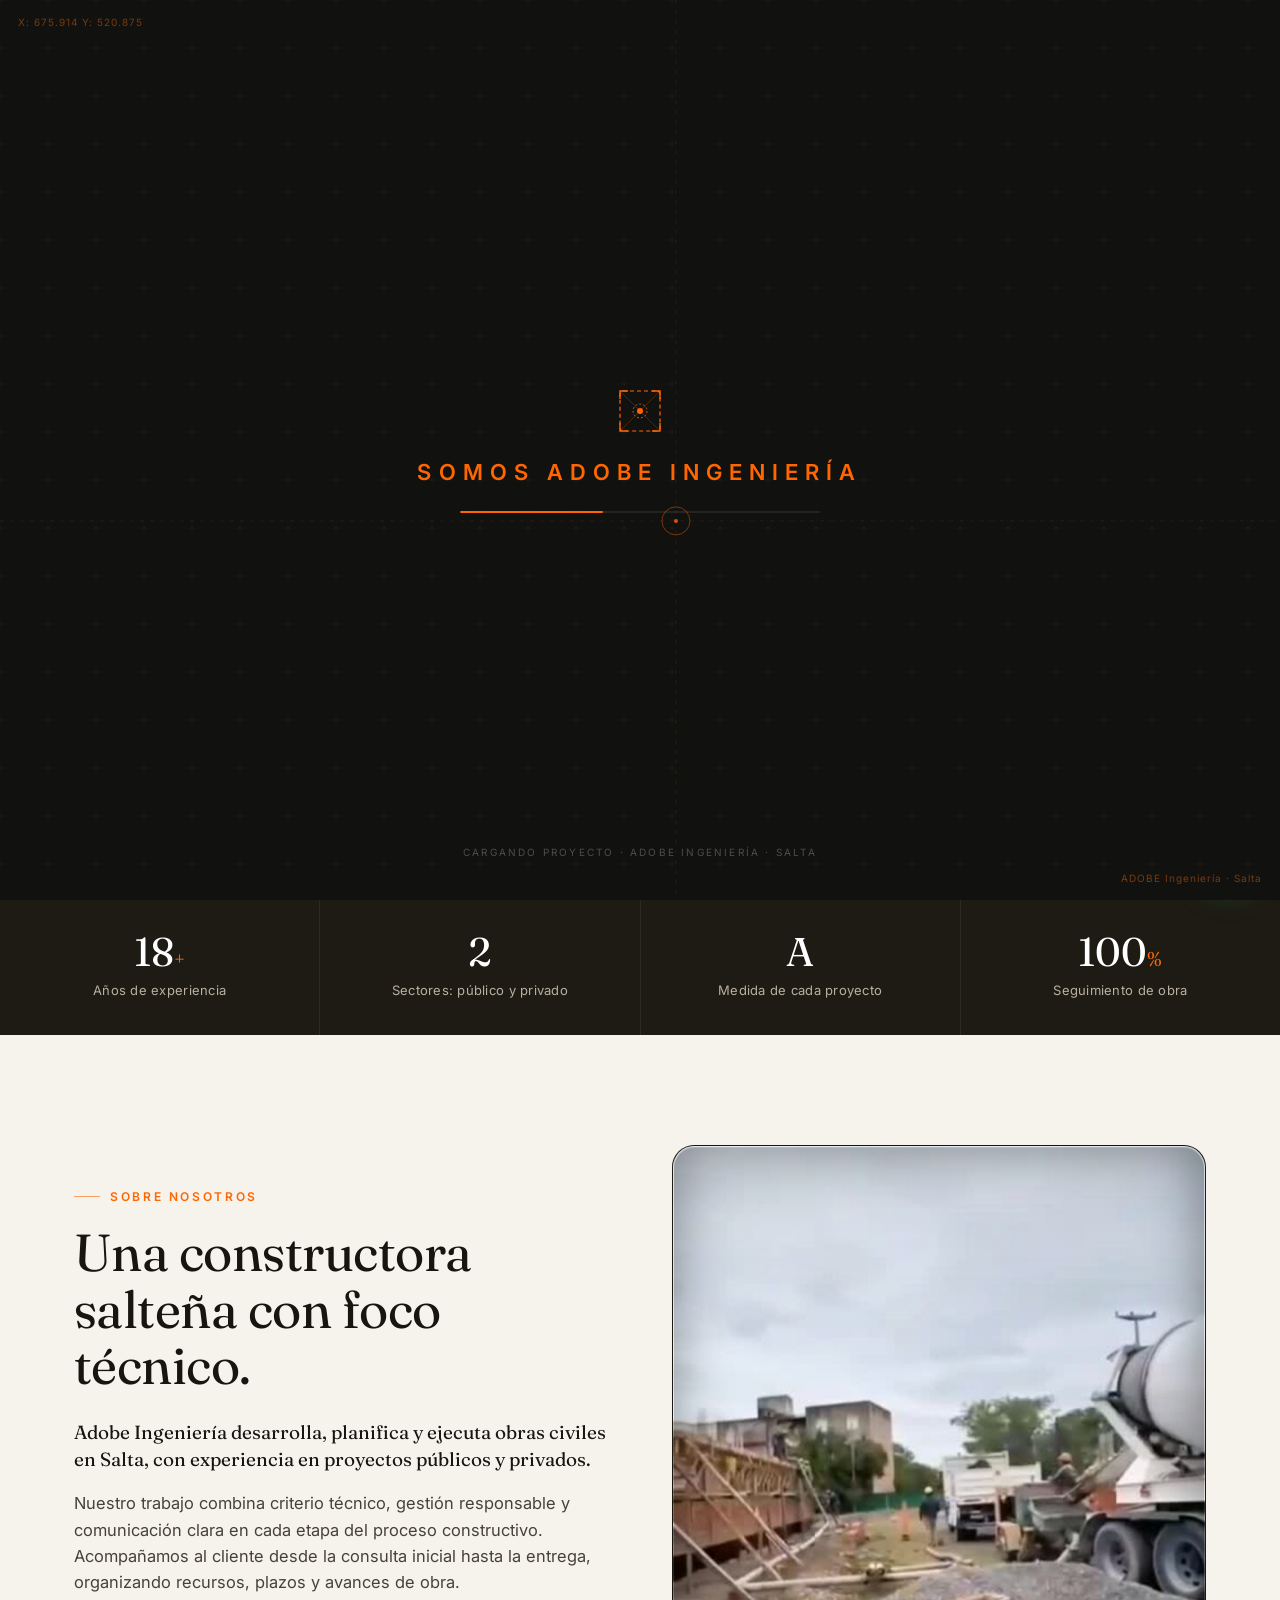
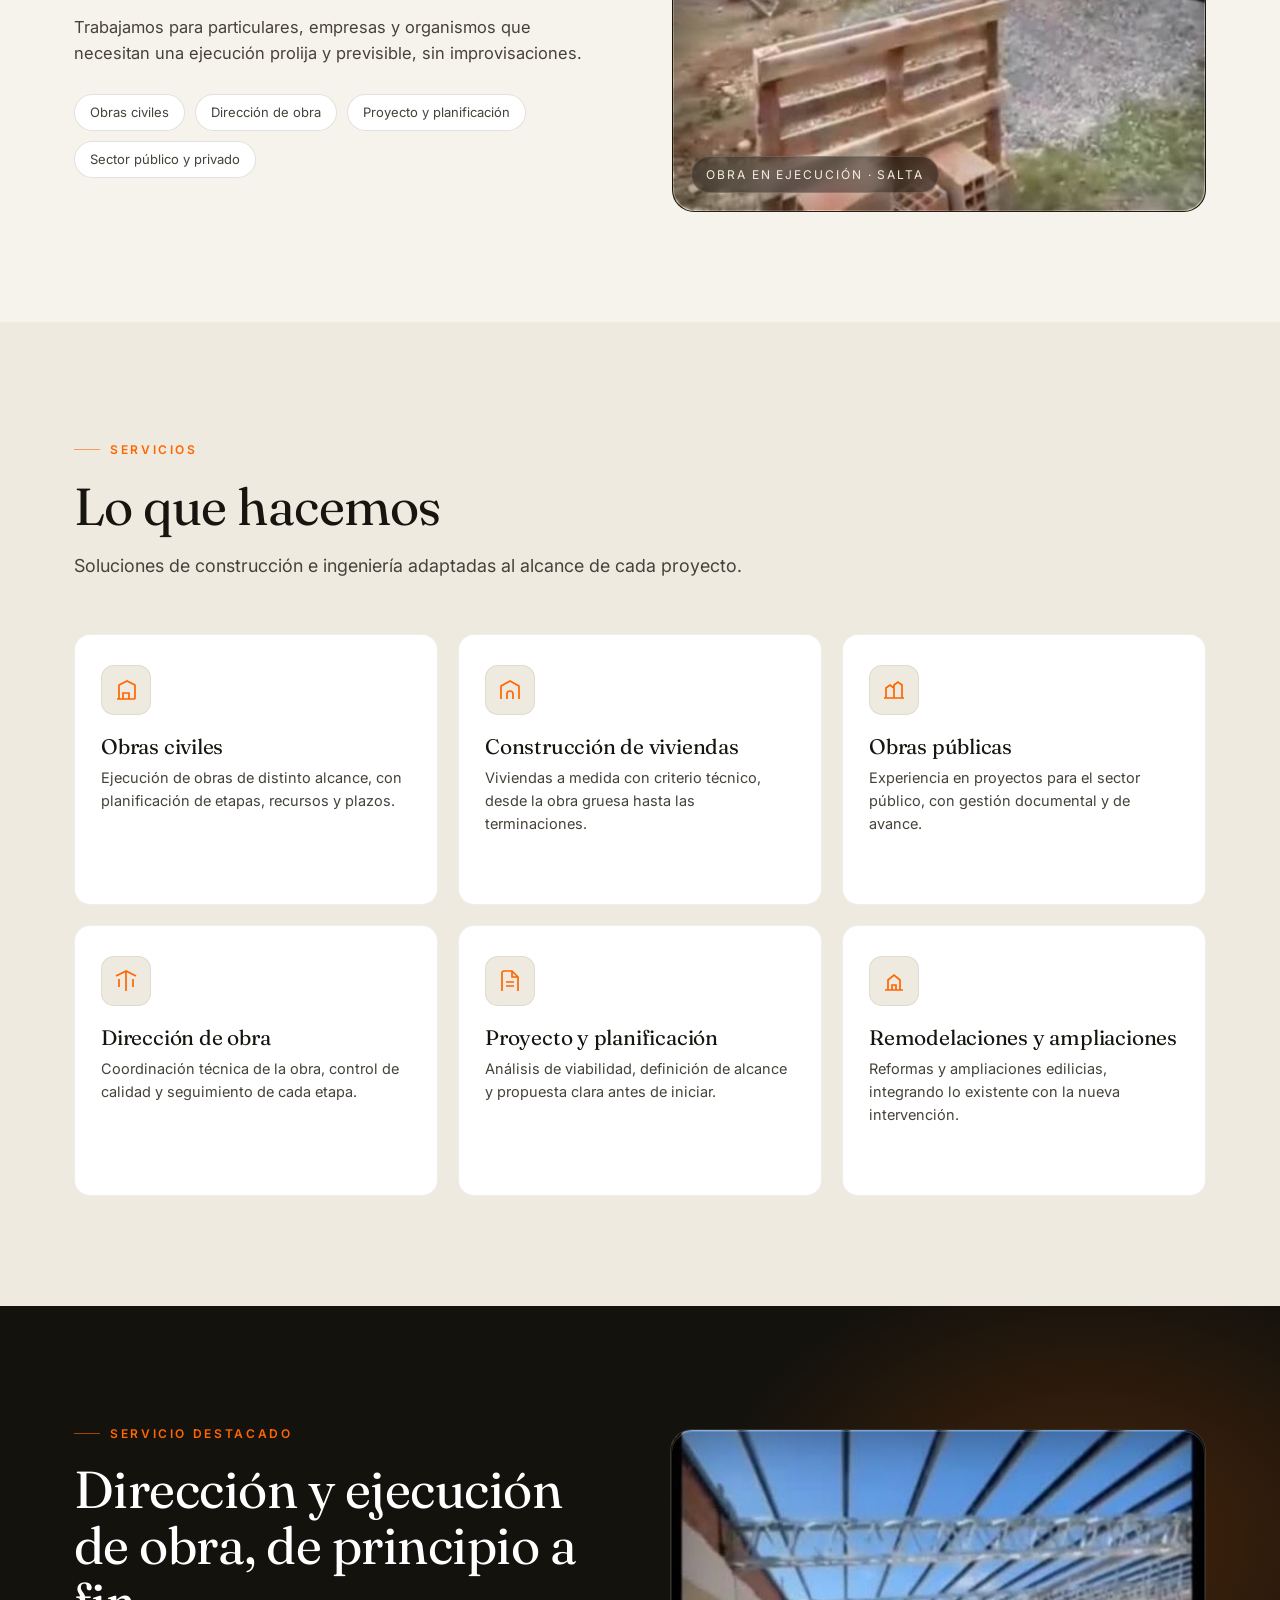
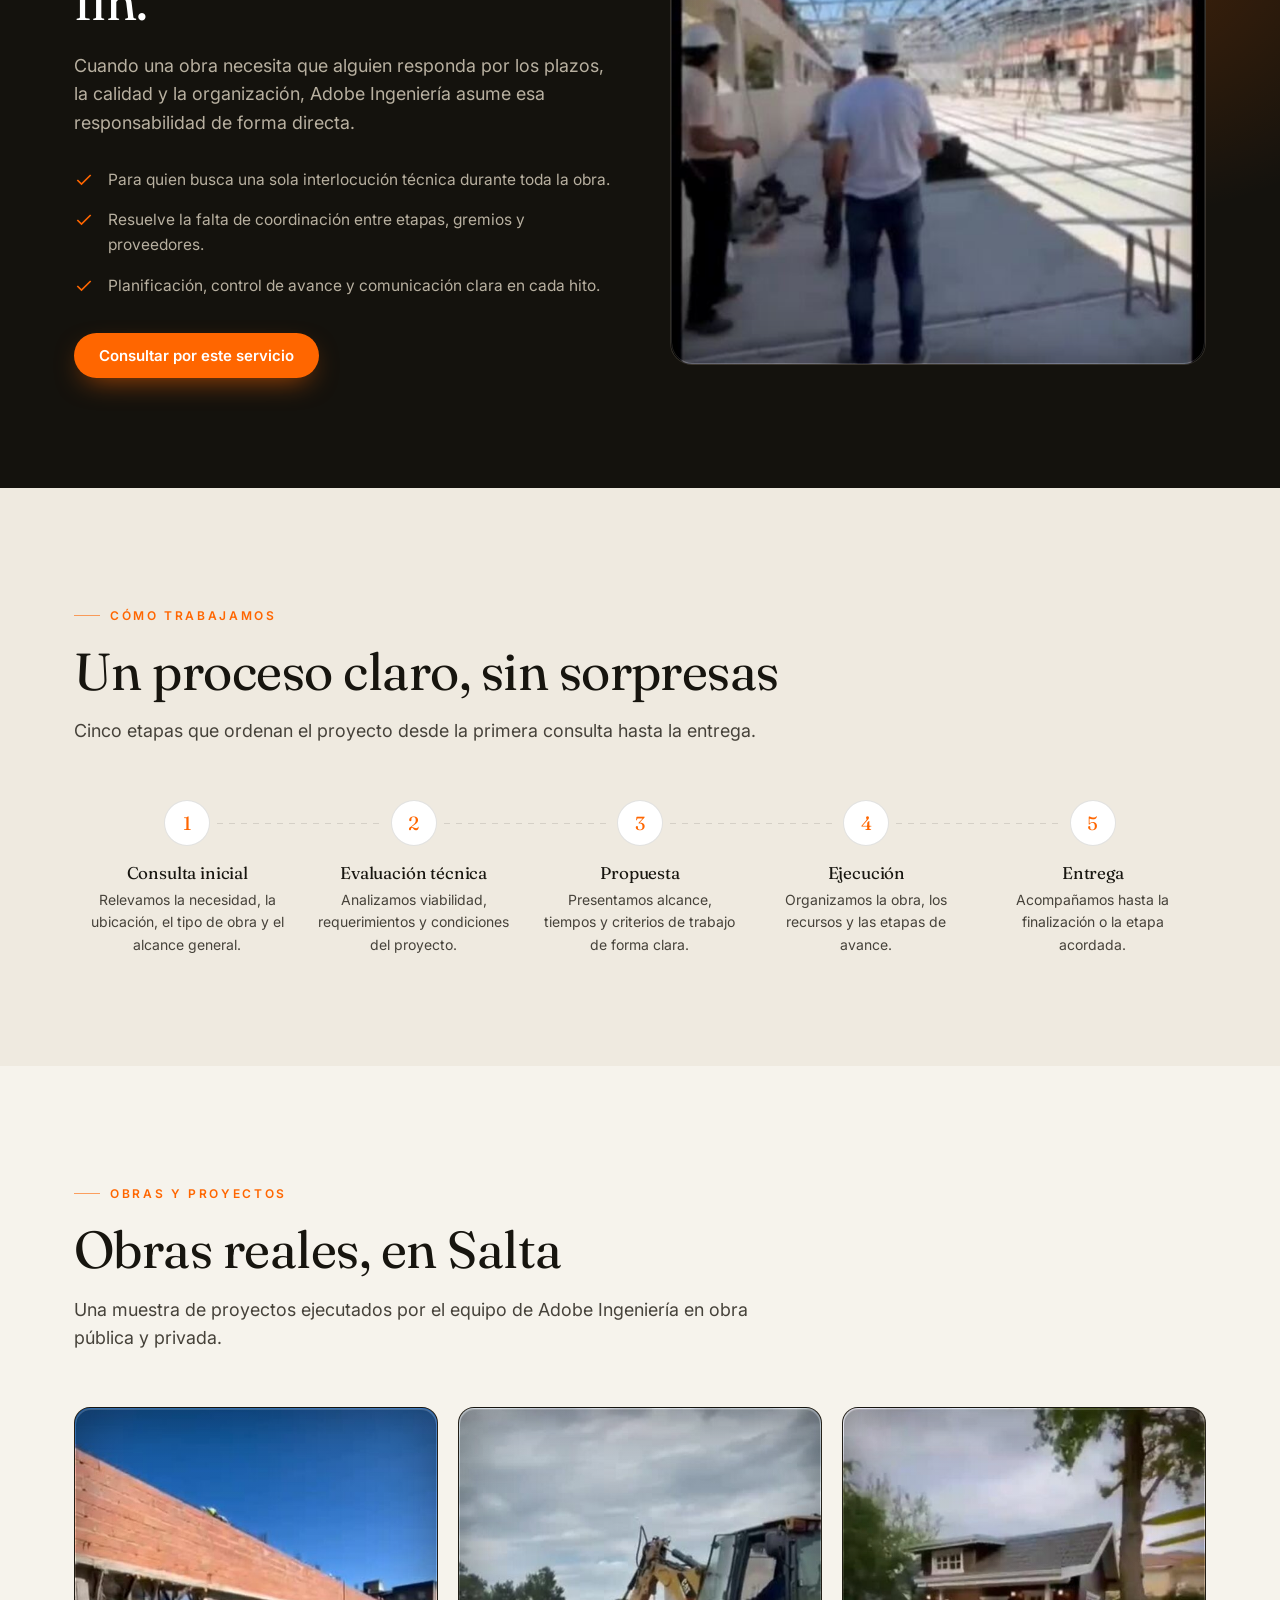
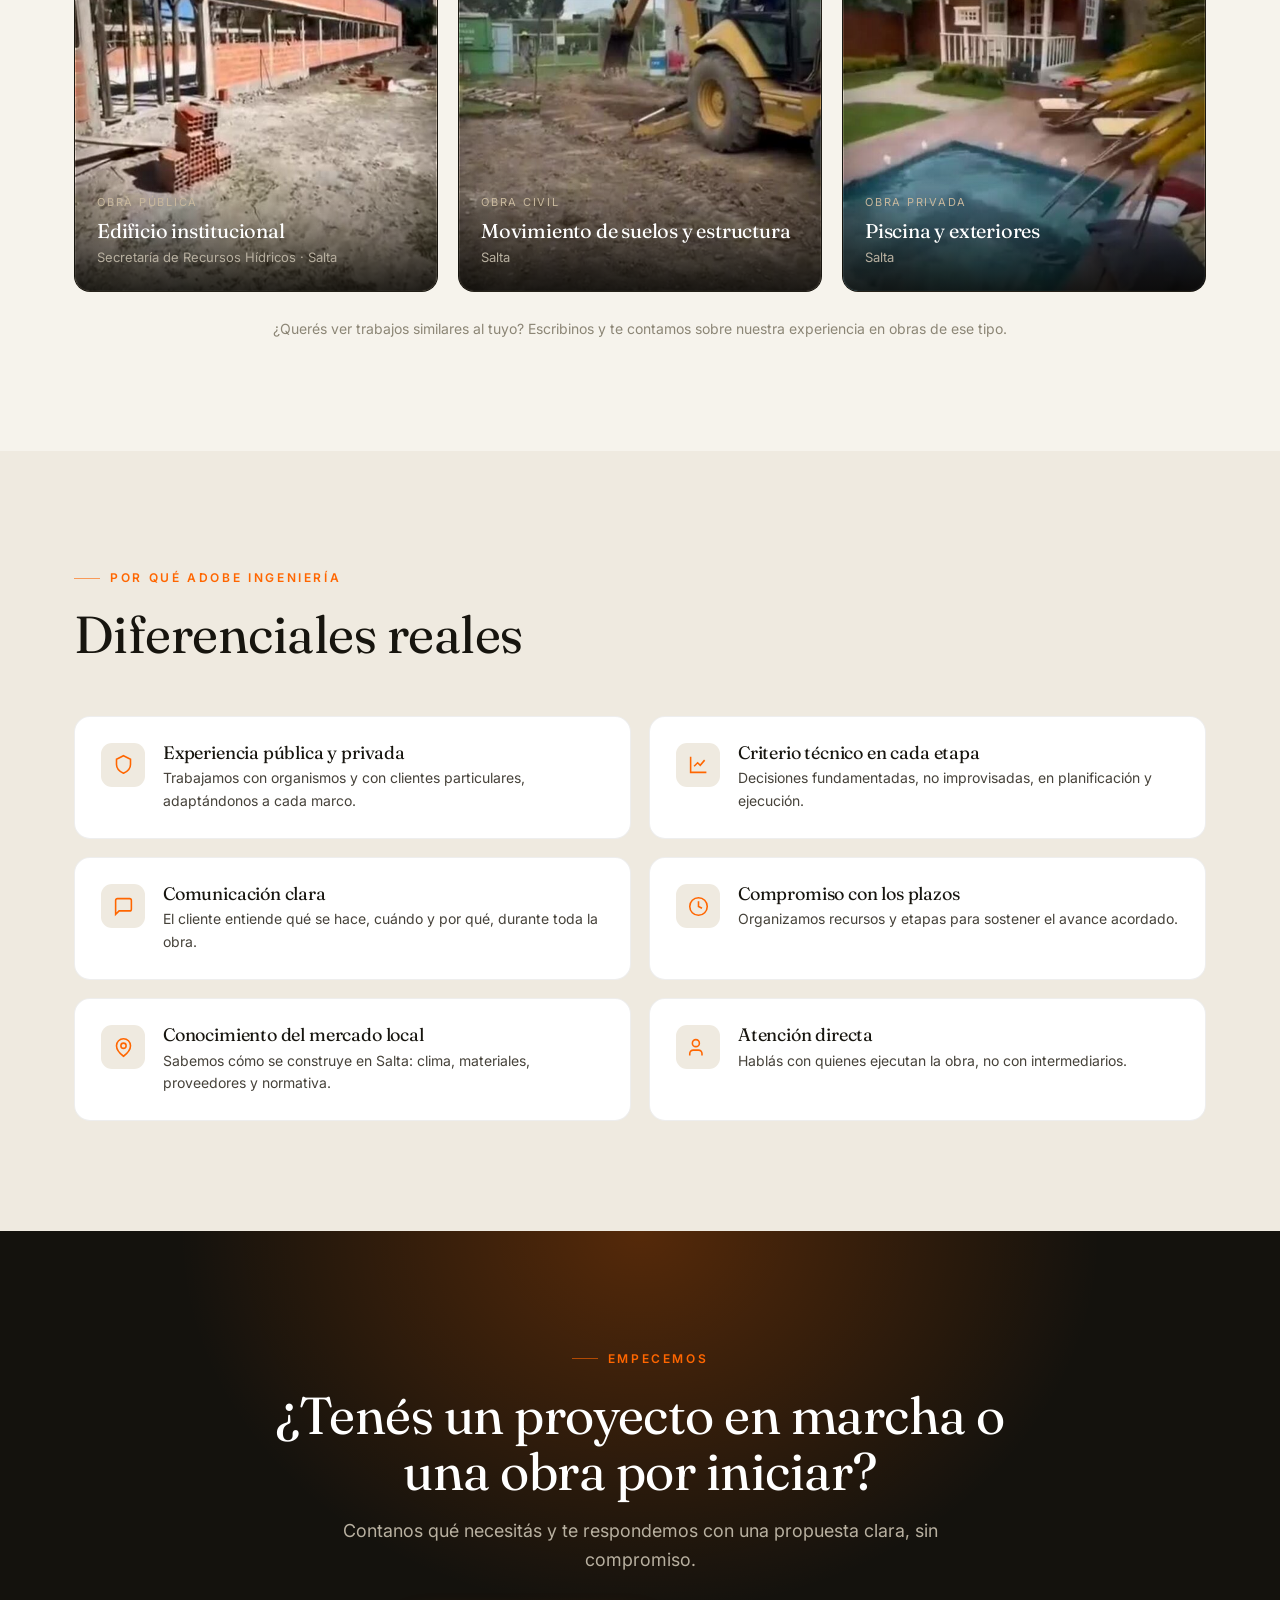
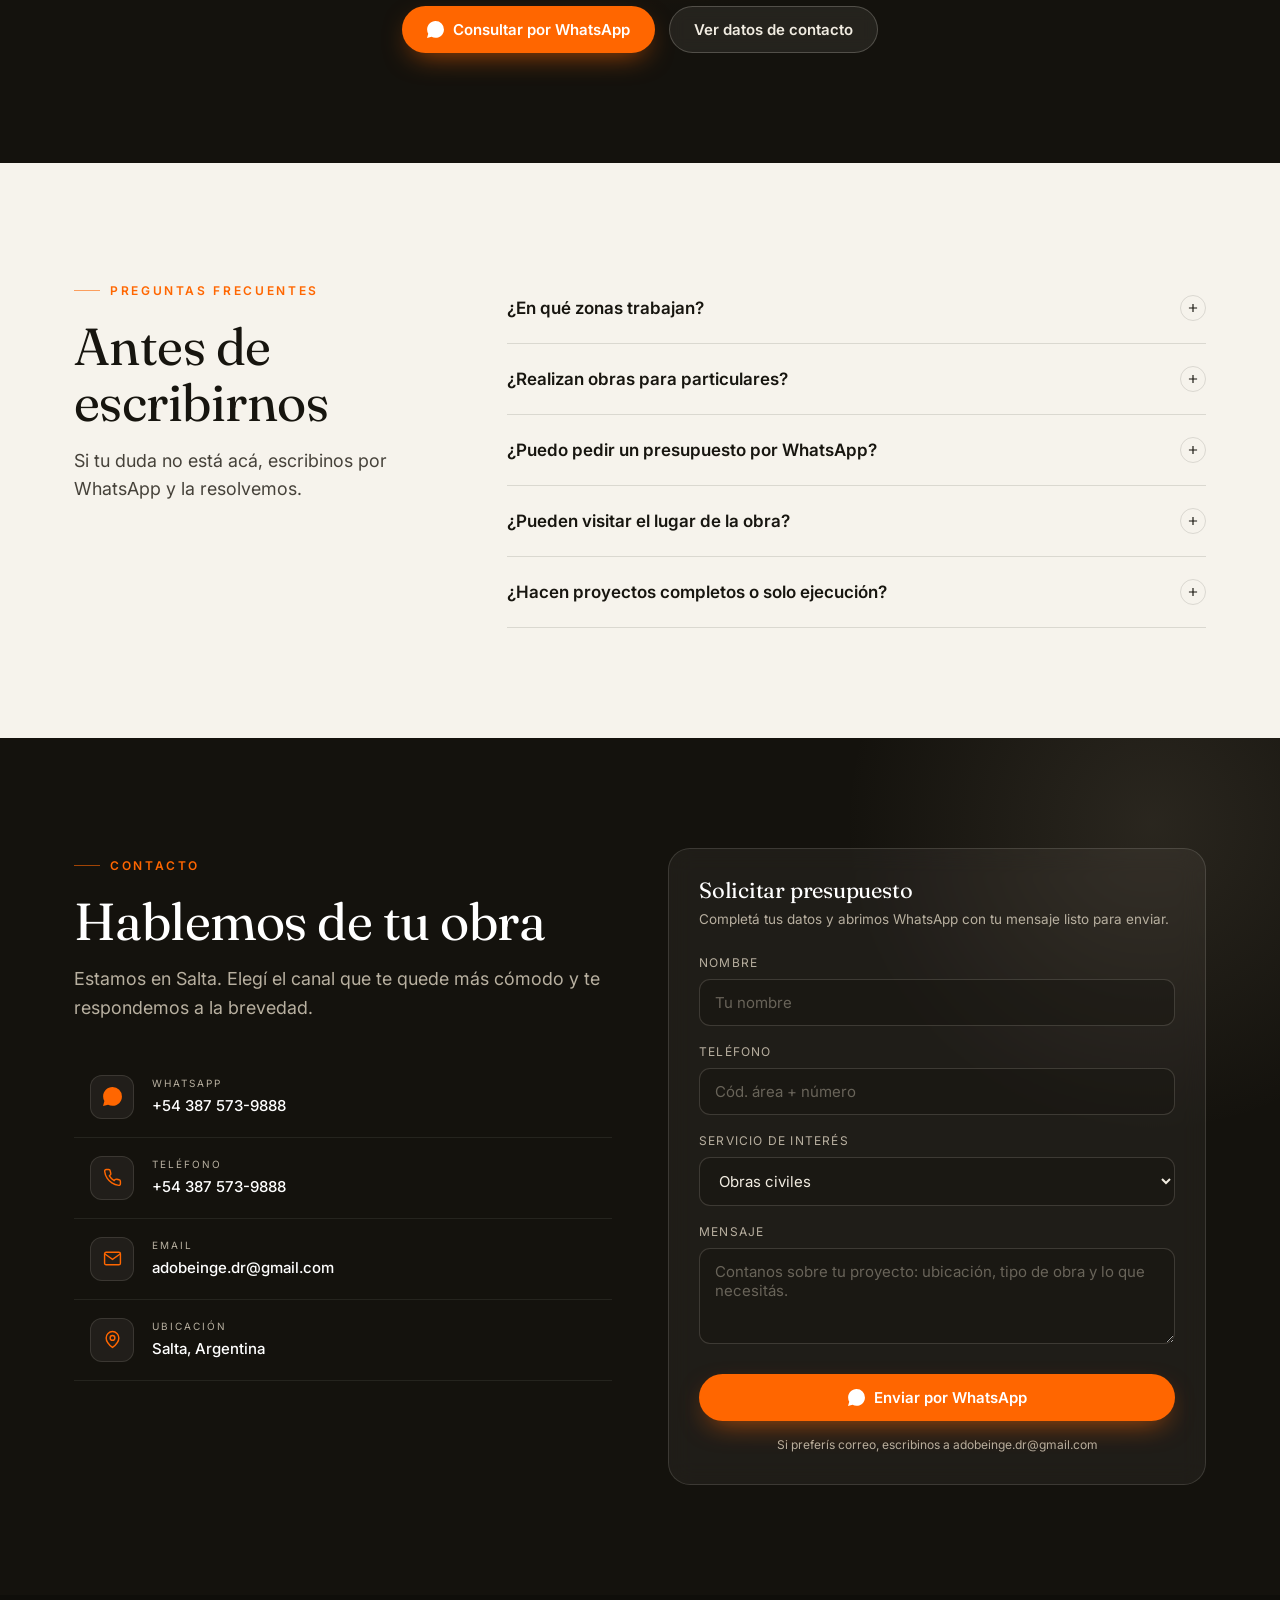
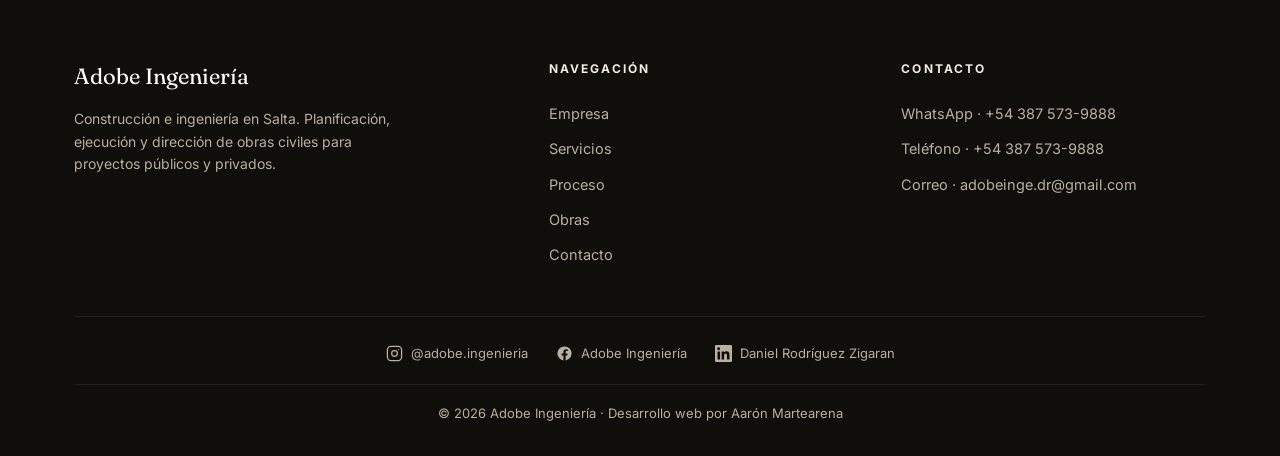
==== commit 1600ff47: "Update index.html" ====
--- a/index.html
+++ b/index.html
@@ -500,7 +500,11 @@
 
 <!-- floating whatsapp -->
 <a class="wa-float" href="https://wa.me/5493875739888?text=Hola%20Adobe%20Ingenier%C3%ADa%2C%20vi%20su%20p%C3%A1gina%20web%20y%20quisiera%20consultar%20por%20sus%20servicios." target="_blank" rel="noopener" aria-label="WhatsApp">
-  <svg viewBox="0 0 24 24"><path d="M.057 24l1.687-6.163a11.867 11.867 0 01-1.587-5.946C.16 5.335 5.495 0 12.05 0a11.821 11.821 0 018.413 3.488 11.824 11.824 0 013.48 8.414c-.003 6.557-5.338 11.892-11.893 11.892a11.9 11.9 0 01-5.688-1.448L.057 24zm6.597-3.807c1.676.995 3.276 1.591 5.392 1.592 5.448 0 9.886-4.434 9.889-9.885.002-5.462-4.415-9.89-9.881-9.892-5.452 0-9.887 4.434-9.889 9.884a9.86 9.86 0 001.51 5.26l-.999 3.648 3.978-1.607z"/></svg>
+  <svg viewBox="0 0 32 32" fill="none" xmlns="http://www.w3.org/2000/svg">
+  <path fill="#fff" d="M16 .5C7.44.5.5 7.44.5 16c0 2.72.7 5.28 1.93 7.5L.5 31.5l8.27-1.9A15.45 15.45 0 0016 31.5C24.56 31.5 31.5 24.56 31.5 16S24.56.5 16 .5z"/>
+  <path fill="#25D366" d="M16 3C8.82 3 3 8.82 3 16c0 2.52.72 4.88 1.96 6.88L3.5 29l6.28-1.43A13 13 0 0016 29c7.18 0 13-5.82 13-13S23.18 3 16 3z"/>
+  <path fill="#fff" d="M22.5 19.6c-.3-.15-1.77-.87-2.04-.97-.28-.1-.48-.15-.68.15-.2.3-.77.97-.94 1.17-.17.2-.35.22-.65.07-.3-.15-1.26-.46-2.4-1.48-.89-.79-1.49-1.77-1.66-2.07-.17-.3-.02-.46.13-.6.13-.13.3-.35.45-.52.15-.17.2-.3.3-.5.1-.2.05-.37-.02-.52-.08-.15-.68-1.63-.93-2.23-.24-.58-.49-.5-.68-.51-.17-.01-.37-.01-.57-.01s-.52.07-.8.37c-.27.3-1.04 1.02-1.04 2.48 0 1.47 1.07 2.88 1.22 3.08.15.2 2.1 3.2 5.08 4.49.71.31 1.27.49 1.7.63.72.23 1.37.2 1.88.12.57-.09 1.77-.72 2.02-1.42.25-.7.25-1.3.17-1.42-.07-.12-.27-.2-.57-.35z"/>
+</svg>
 </a>
 
 <script>
@@ -616,4 +620,4 @@
   <!-- Script principal (defer para no bloquear render) -->
   <script src="js/main.js" defer></script>
 </body>
-</html>+</html>
--- a/css/styles.css
+++ b/css/styles.css
@@ -332,8 +332,8 @@
   font-family: var(--font-display); font-size: 38px;
   color: #fff; line-height: 1;
 }
-.hero-stat .hs-num small { font-size: 18px; color: var(--sand); }
-.hero-stat .hs-lbl { font-size: 13px; color: var(--on-dark-soft); margin-top: 4px; }
+.hero-stat .hs-num small { font-size: 18px; color: #fff; }
+.hero-stat .hs-lbl { font-size: 13px; color: #fff; margin-top: 4px; }
 
 @keyframes floaty {
   0%, 100% { transform: translateY(0); }
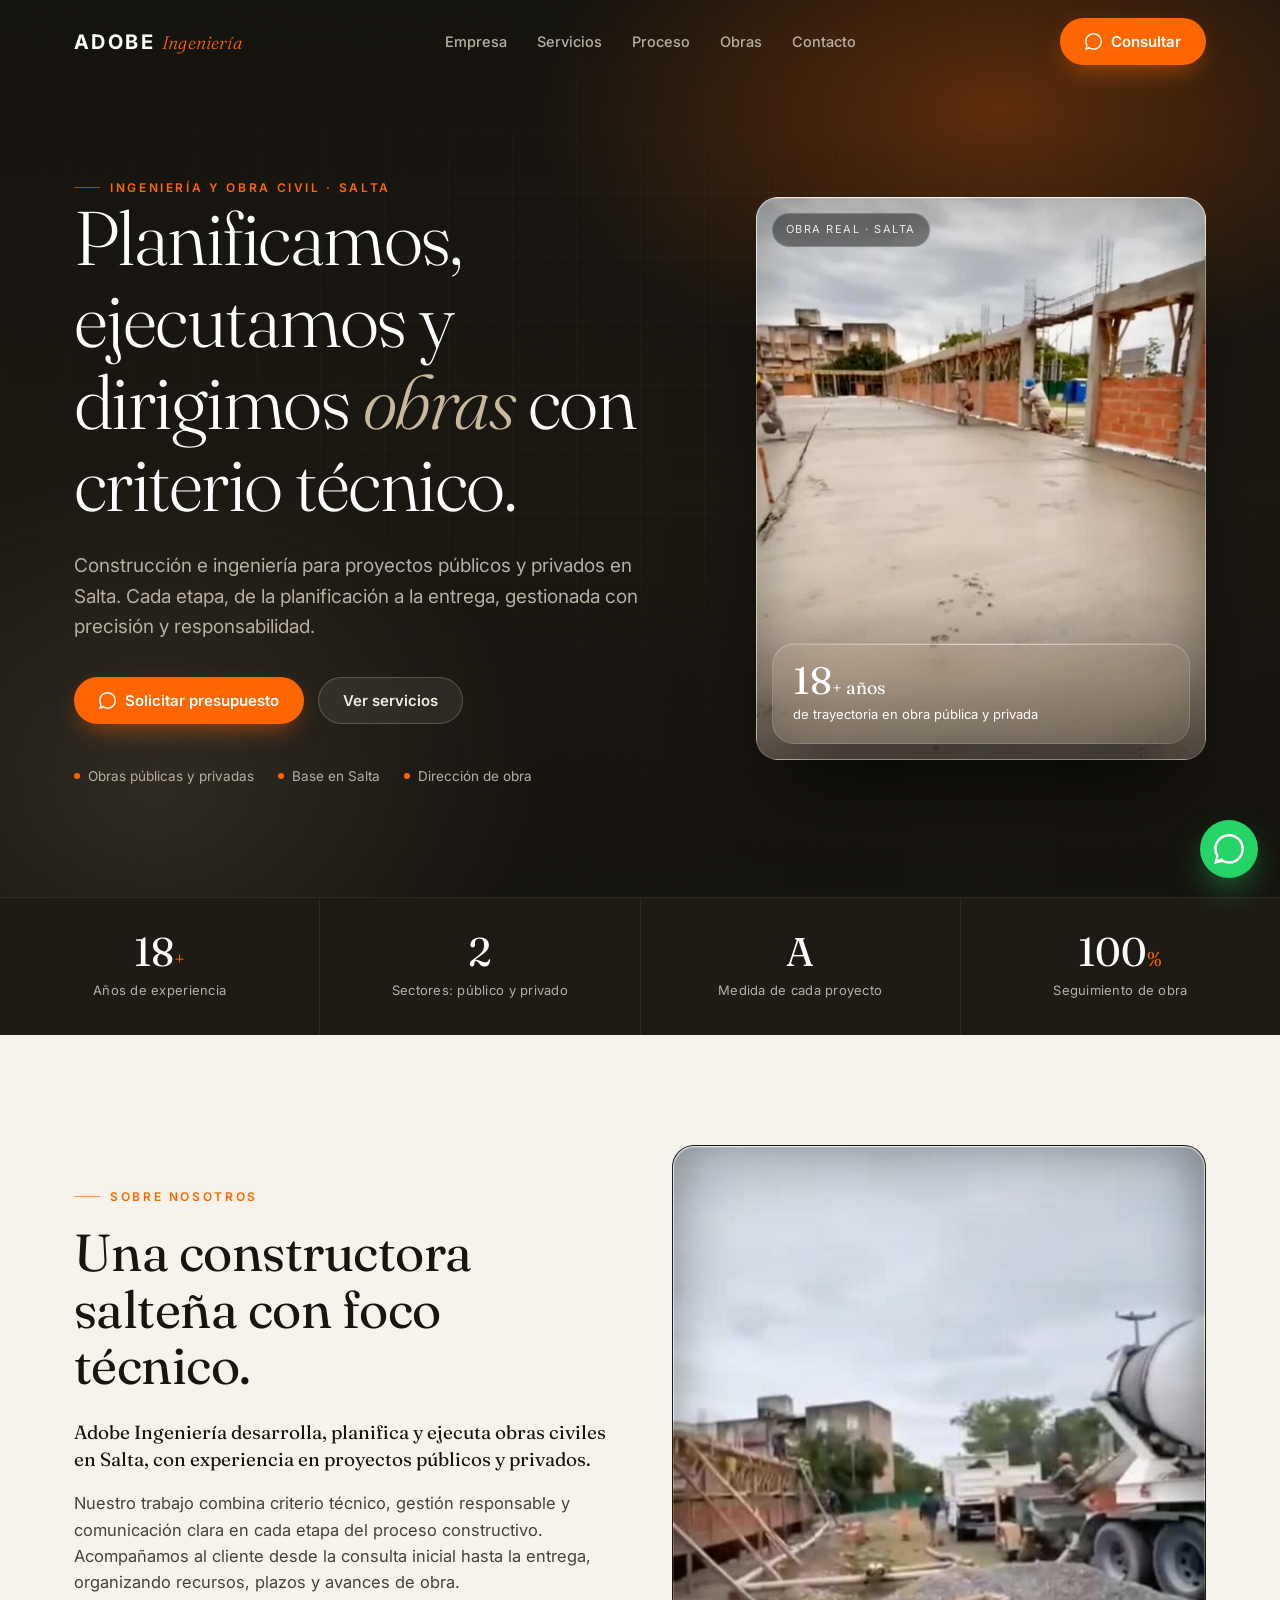
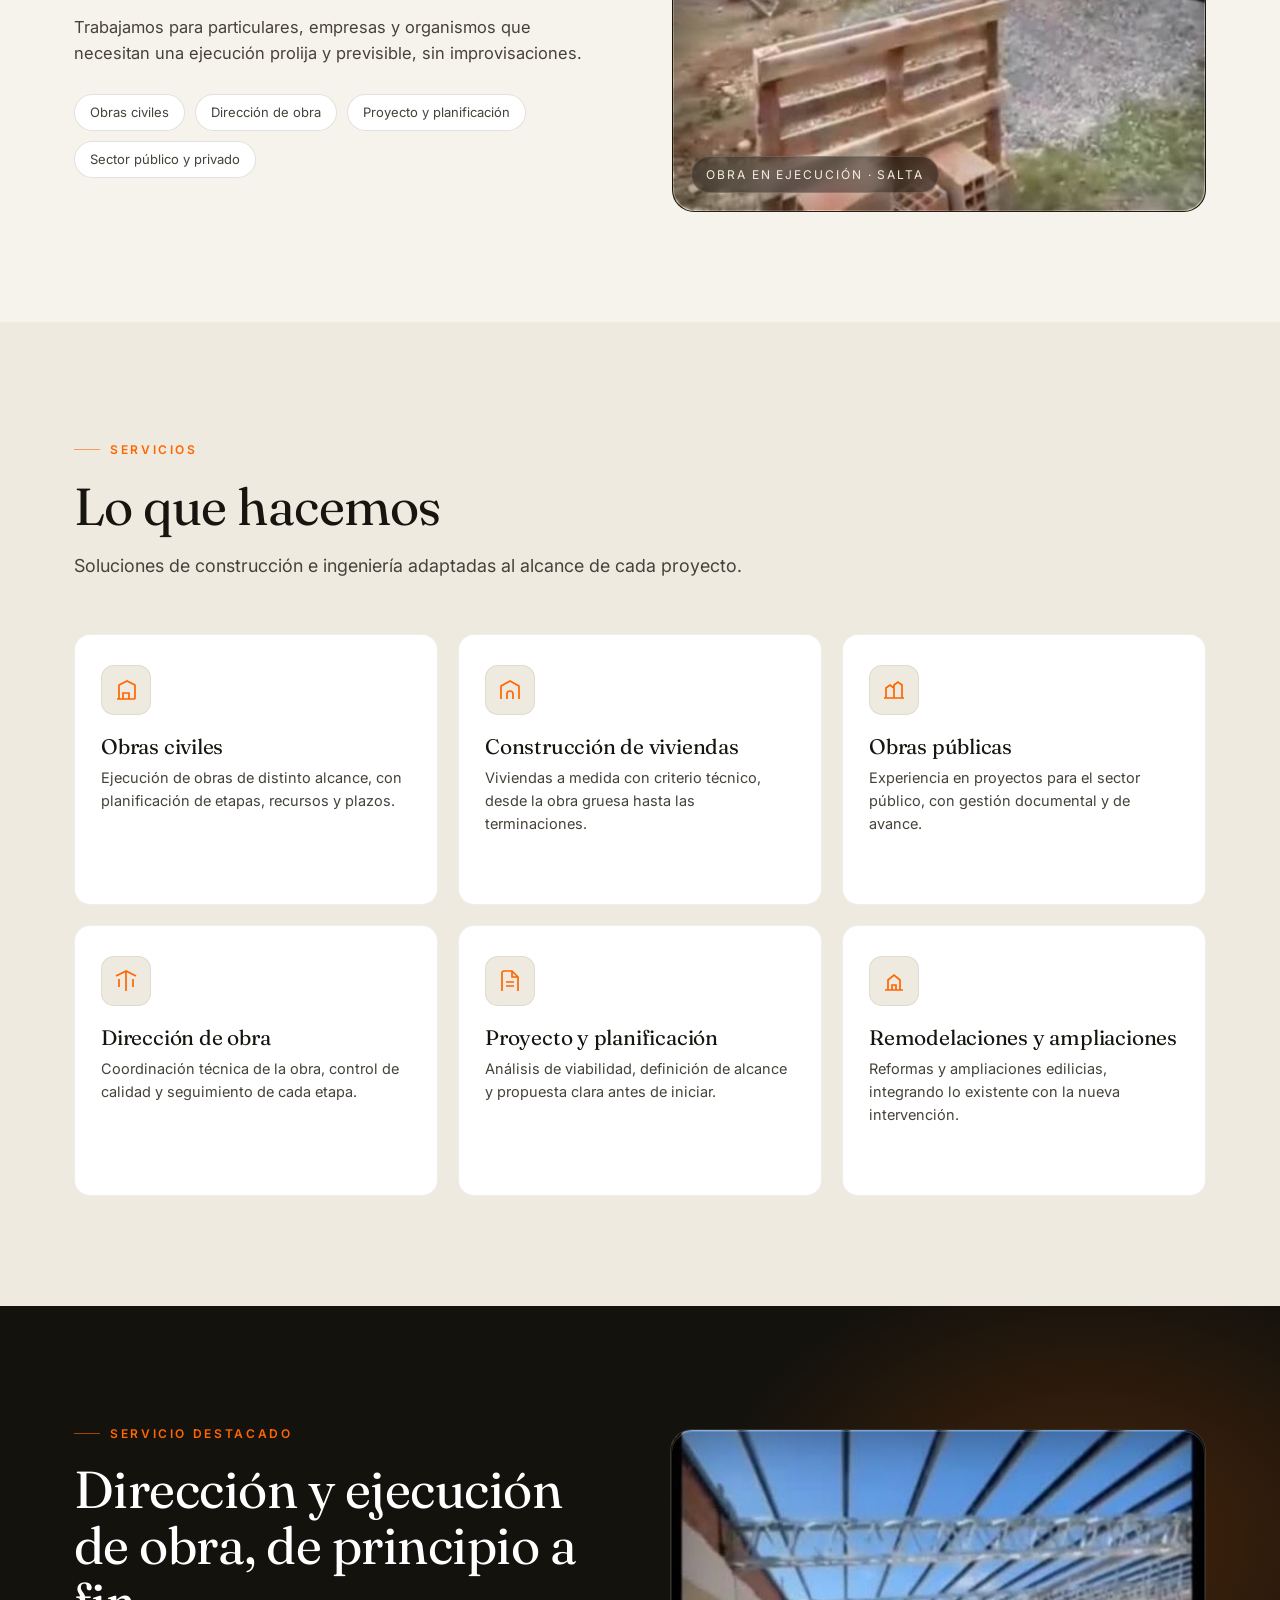
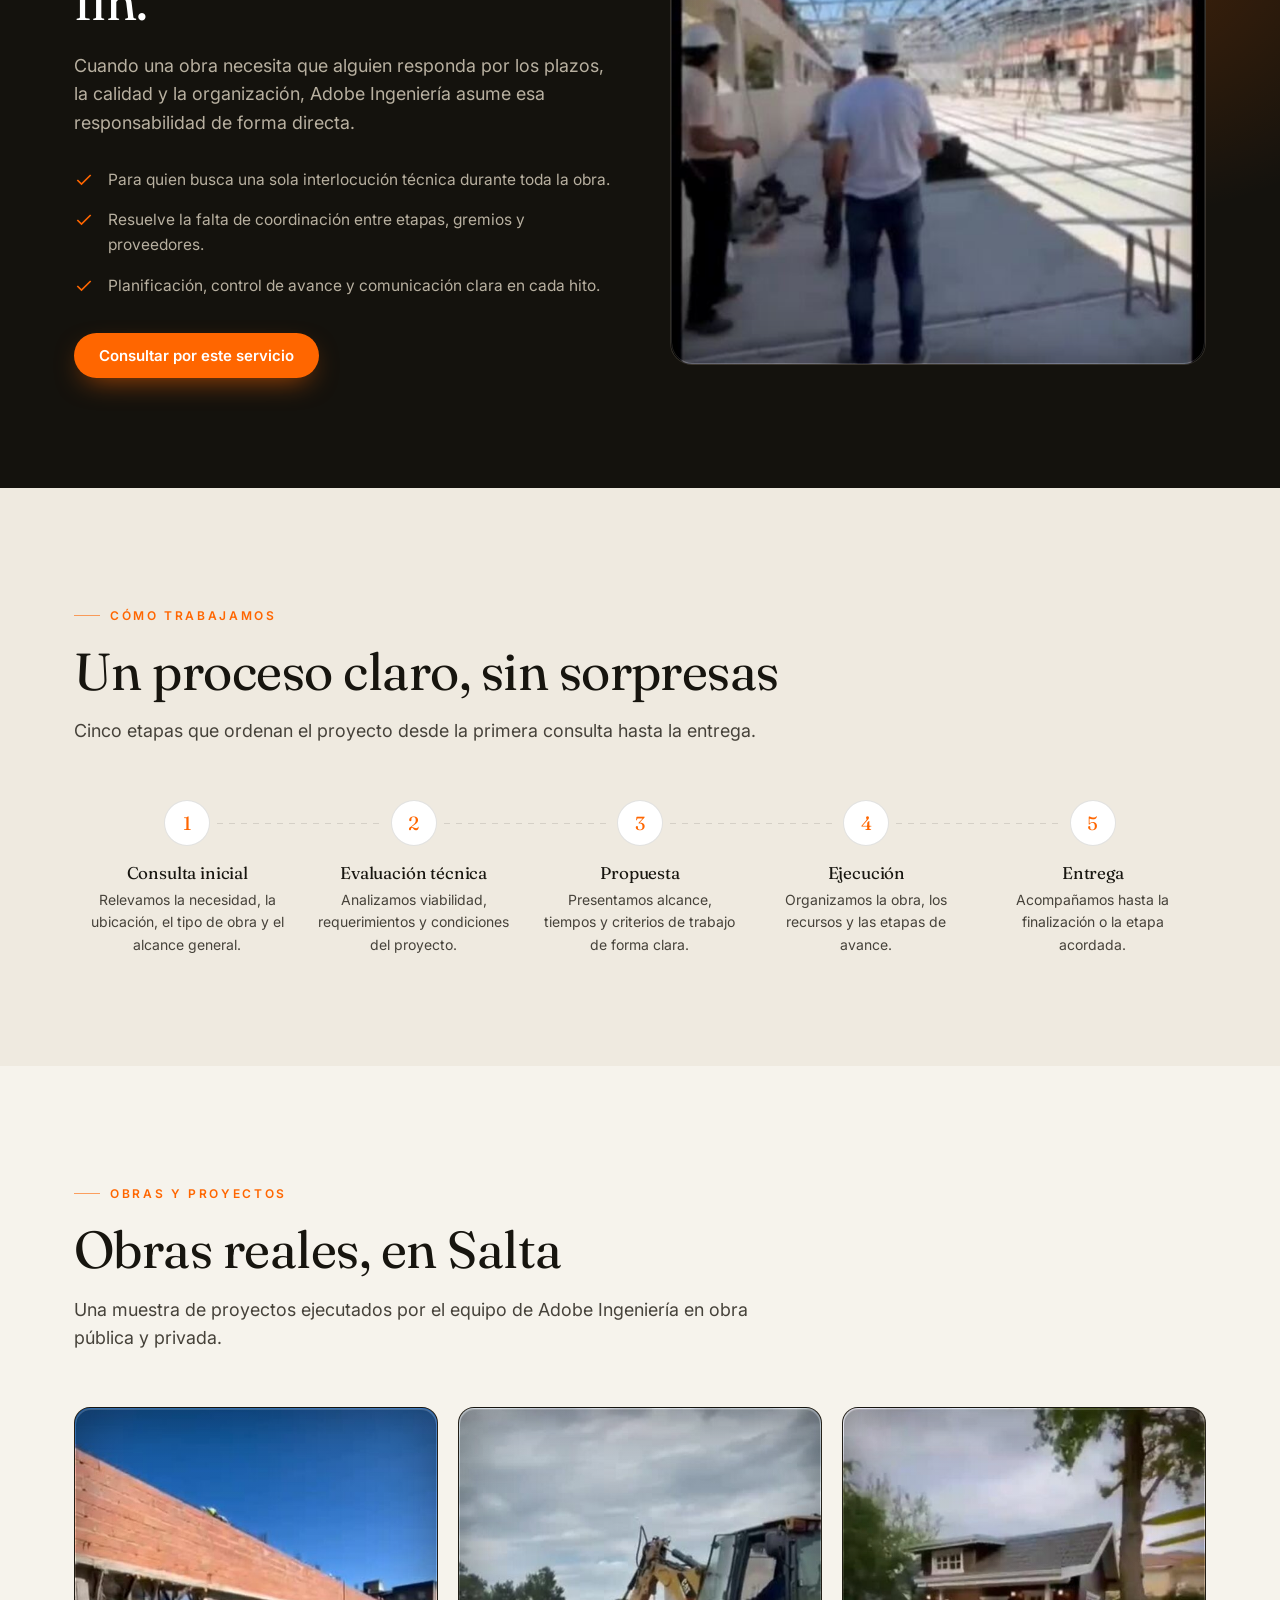
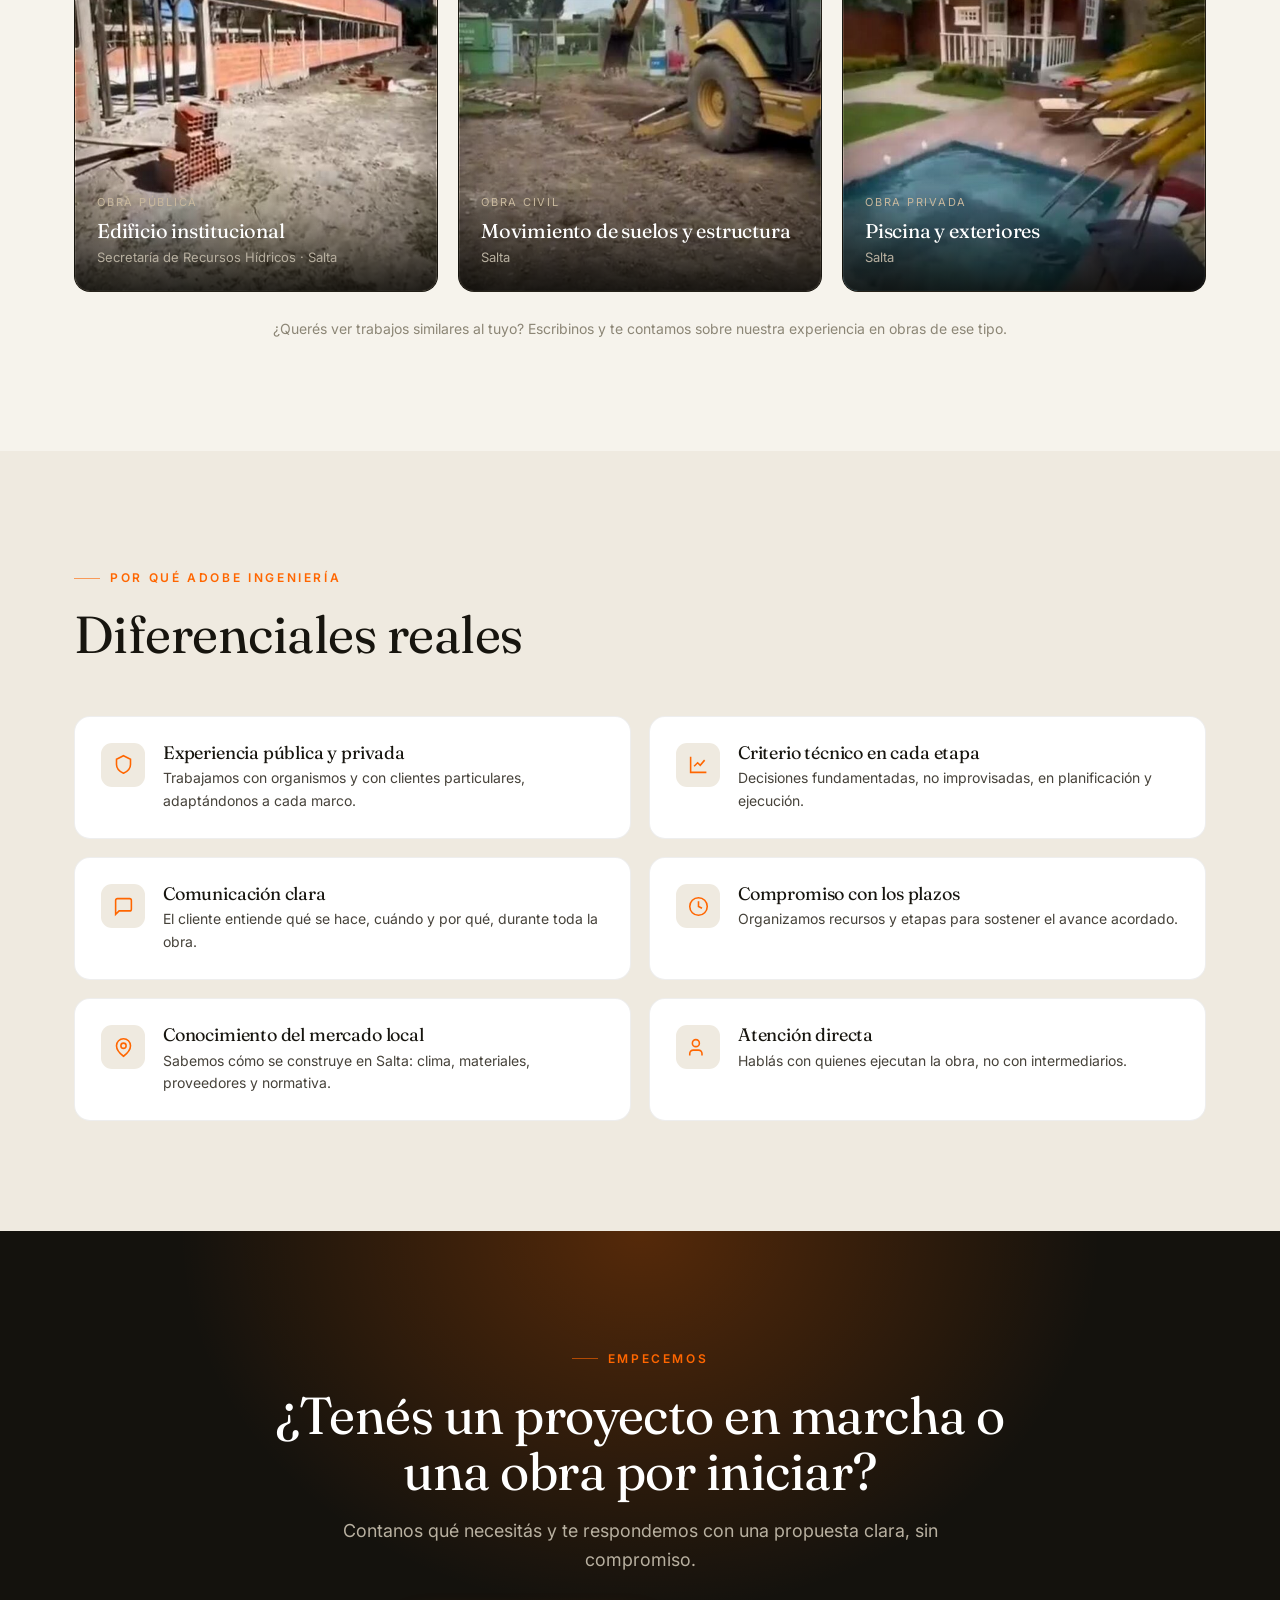
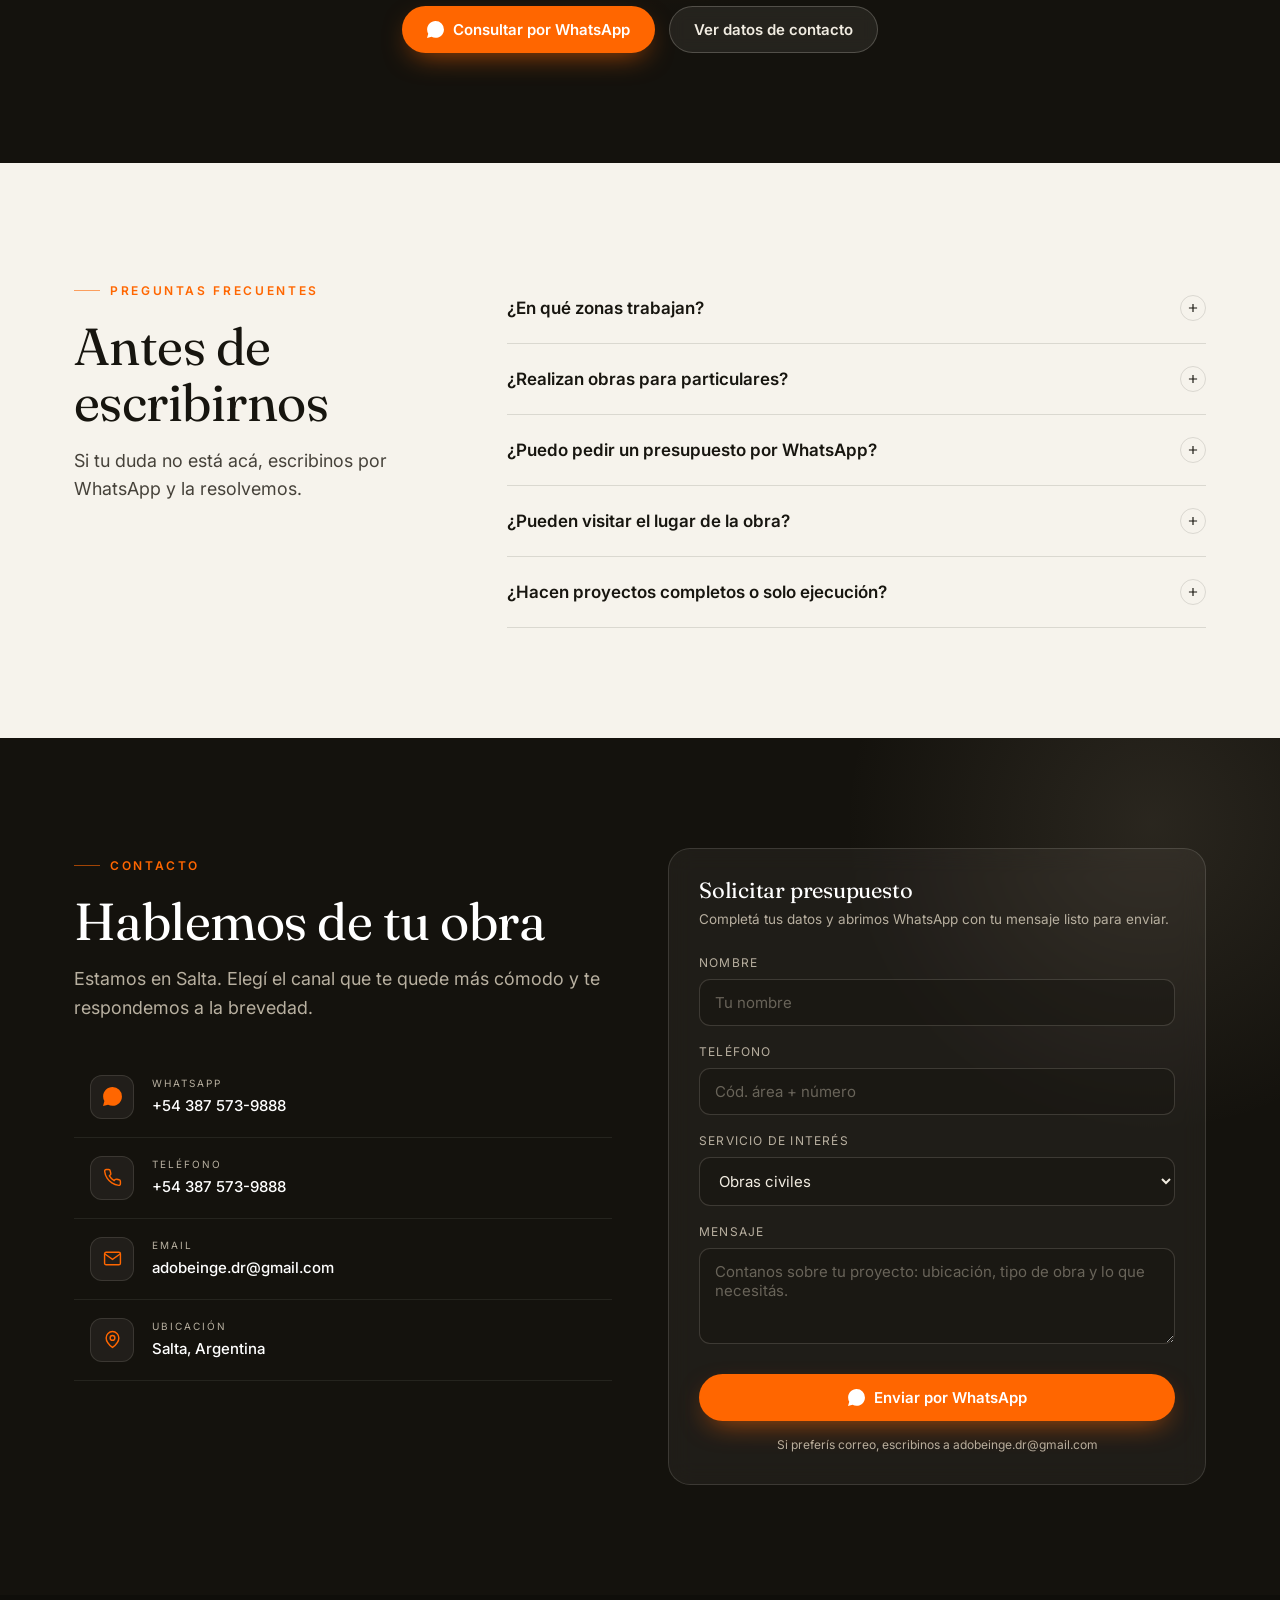
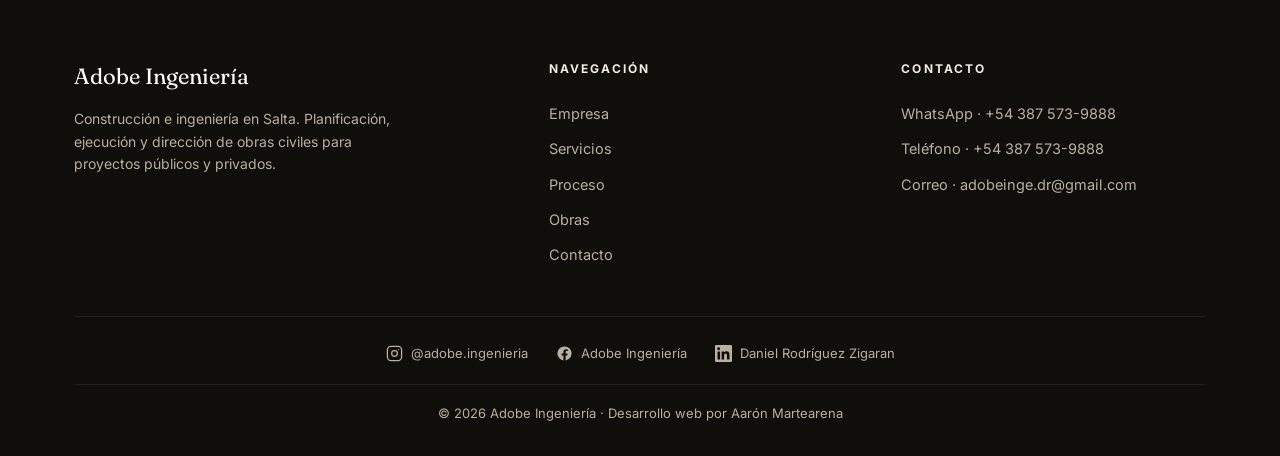
==== commit 40079bf8: "Update index.html" ====
--- a/index.html
+++ b/index.html
@@ -500,11 +500,7 @@
 
 <!-- floating whatsapp -->
 <a class="wa-float" href="https://wa.me/5493875739888?text=Hola%20Adobe%20Ingenier%C3%ADa%2C%20vi%20su%20p%C3%A1gina%20web%20y%20quisiera%20consultar%20por%20sus%20servicios." target="_blank" rel="noopener" aria-label="WhatsApp">
-  <svg viewBox="0 0 32 32" fill="none" xmlns="http://www.w3.org/2000/svg">
-  <path fill="#fff" d="M16 .5C7.44.5.5 7.44.5 16c0 2.72.7 5.28 1.93 7.5L.5 31.5l8.27-1.9A15.45 15.45 0 0016 31.5C24.56 31.5 31.5 24.56 31.5 16S24.56.5 16 .5z"/>
-  <path fill="#25D366" d="M16 3C8.82 3 3 8.82 3 16c0 2.52.72 4.88 1.96 6.88L3.5 29l6.28-1.43A13 13 0 0016 29c7.18 0 13-5.82 13-13S23.18 3 16 3z"/>
-  <path fill="#fff" d="M22.5 19.6c-.3-.15-1.77-.87-2.04-.97-.28-.1-.48-.15-.68.15-.2.3-.77.97-.94 1.17-.17.2-.35.22-.65.07-.3-.15-1.26-.46-2.4-1.48-.89-.79-1.49-1.77-1.66-2.07-.17-.3-.02-.46.13-.6.13-.13.3-.35.45-.52.15-.17.2-.3.3-.5.1-.2.05-.37-.02-.52-.08-.15-.68-1.63-.93-2.23-.24-.58-.49-.5-.68-.51-.17-.01-.37-.01-.57-.01s-.52.07-.8.37c-.27.3-1.04 1.02-1.04 2.48 0 1.47 1.07 2.88 1.22 3.08.15.2 2.1 3.2 5.08 4.49.71.31 1.27.49 1.7.63.72.23 1.37.2 1.88.12.57-.09 1.77-.72 2.02-1.42.25-.7.25-1.3.17-1.42-.07-.12-.27-.2-.57-.35z"/>
-</svg>
+    <svg viewBox="0 0 24 24"><path d="M.057 24l1.687-6.163a11.867 11.867 0 01-1.587-5.946C.16 5.335 5.495 0 12.05 0a11.821 11.821 0 018.413 3.488 11.824 11.824 0 013.48 8.414c-.003 6.557-5.338 11.892-11.893 11.892a11.9 11.9 0 01-5.688-1.448L.057 24zm6.597-3.807c1.676.995 3.276 1.591 5.392 1.592 5.448 0 9.886-4.434 9.889-9.885.002-5.462-4.415-9.89-9.881-9.892-5.452 0-9.887 4.434-9.889 9.884a9.86 9.86 0 001.51 5.26l-.999 3.648 3.978-1.607z"/></svg>
 </a>
 
 <script>
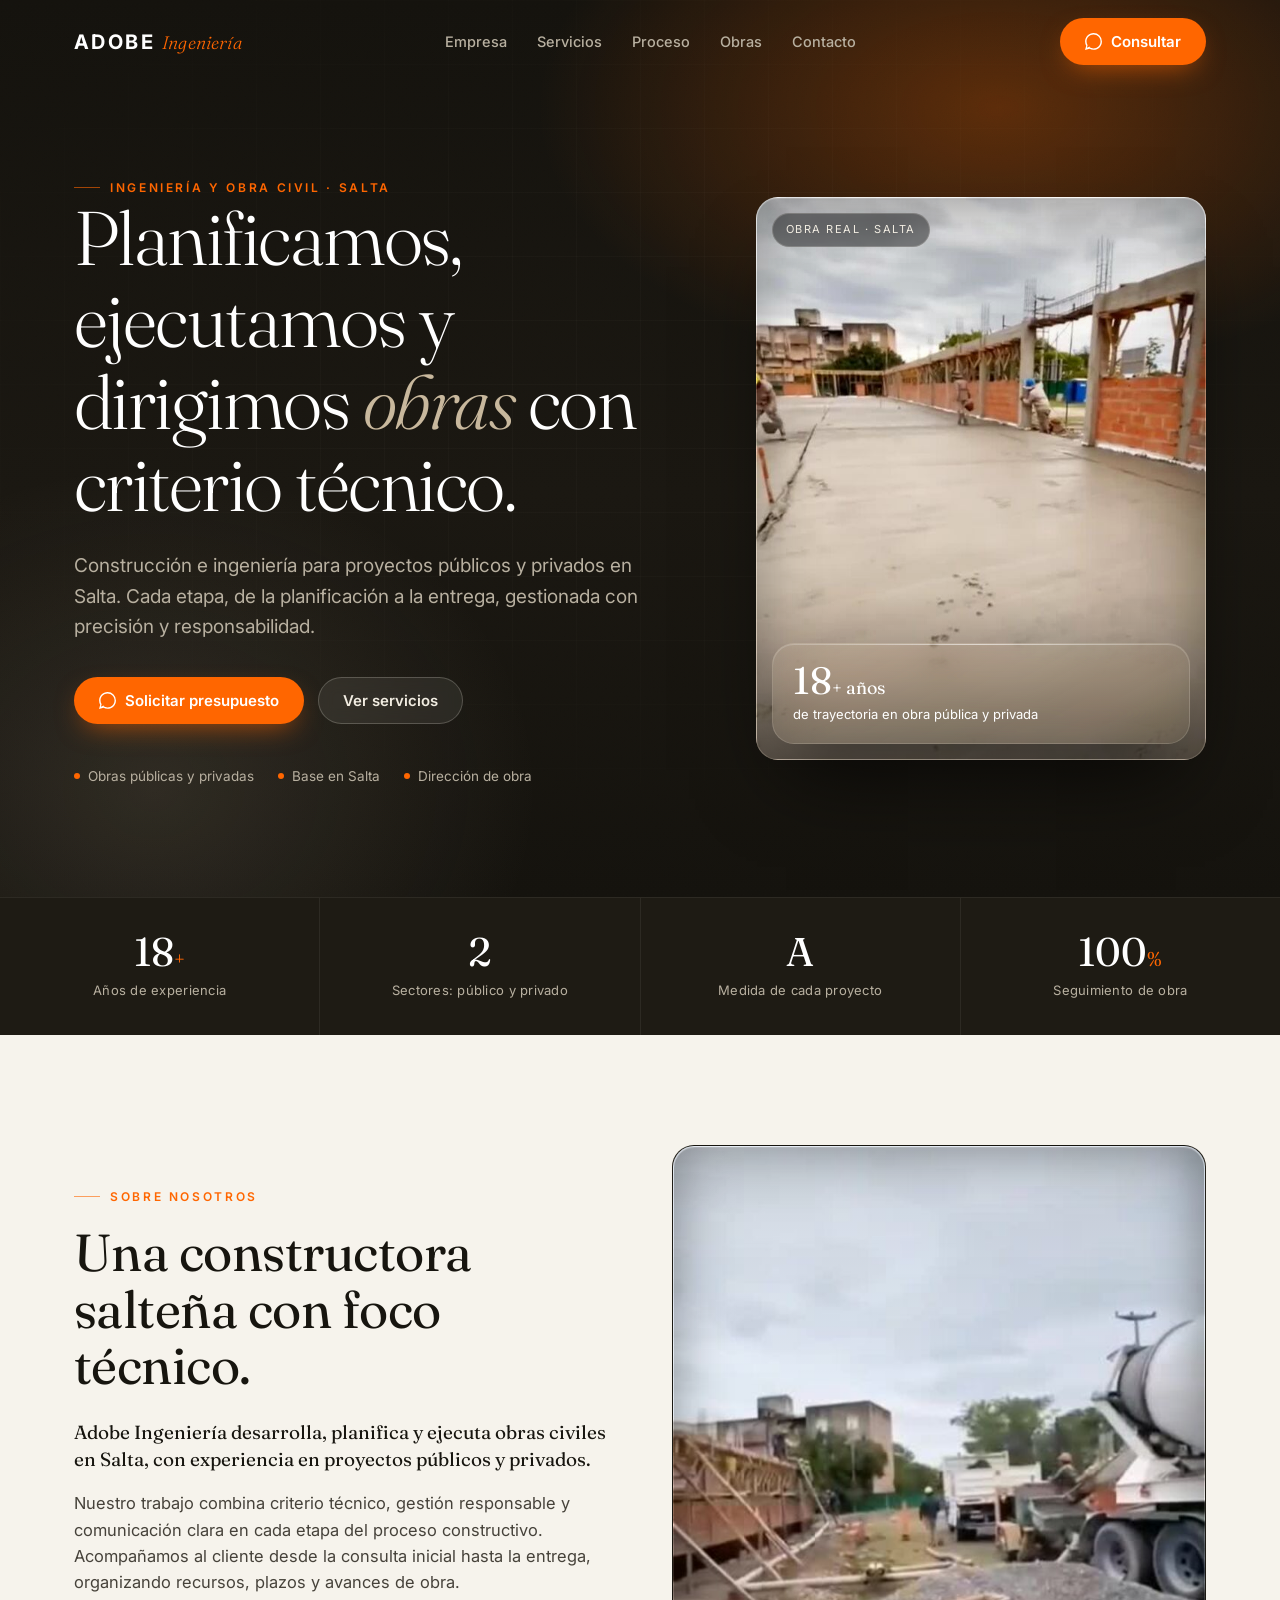
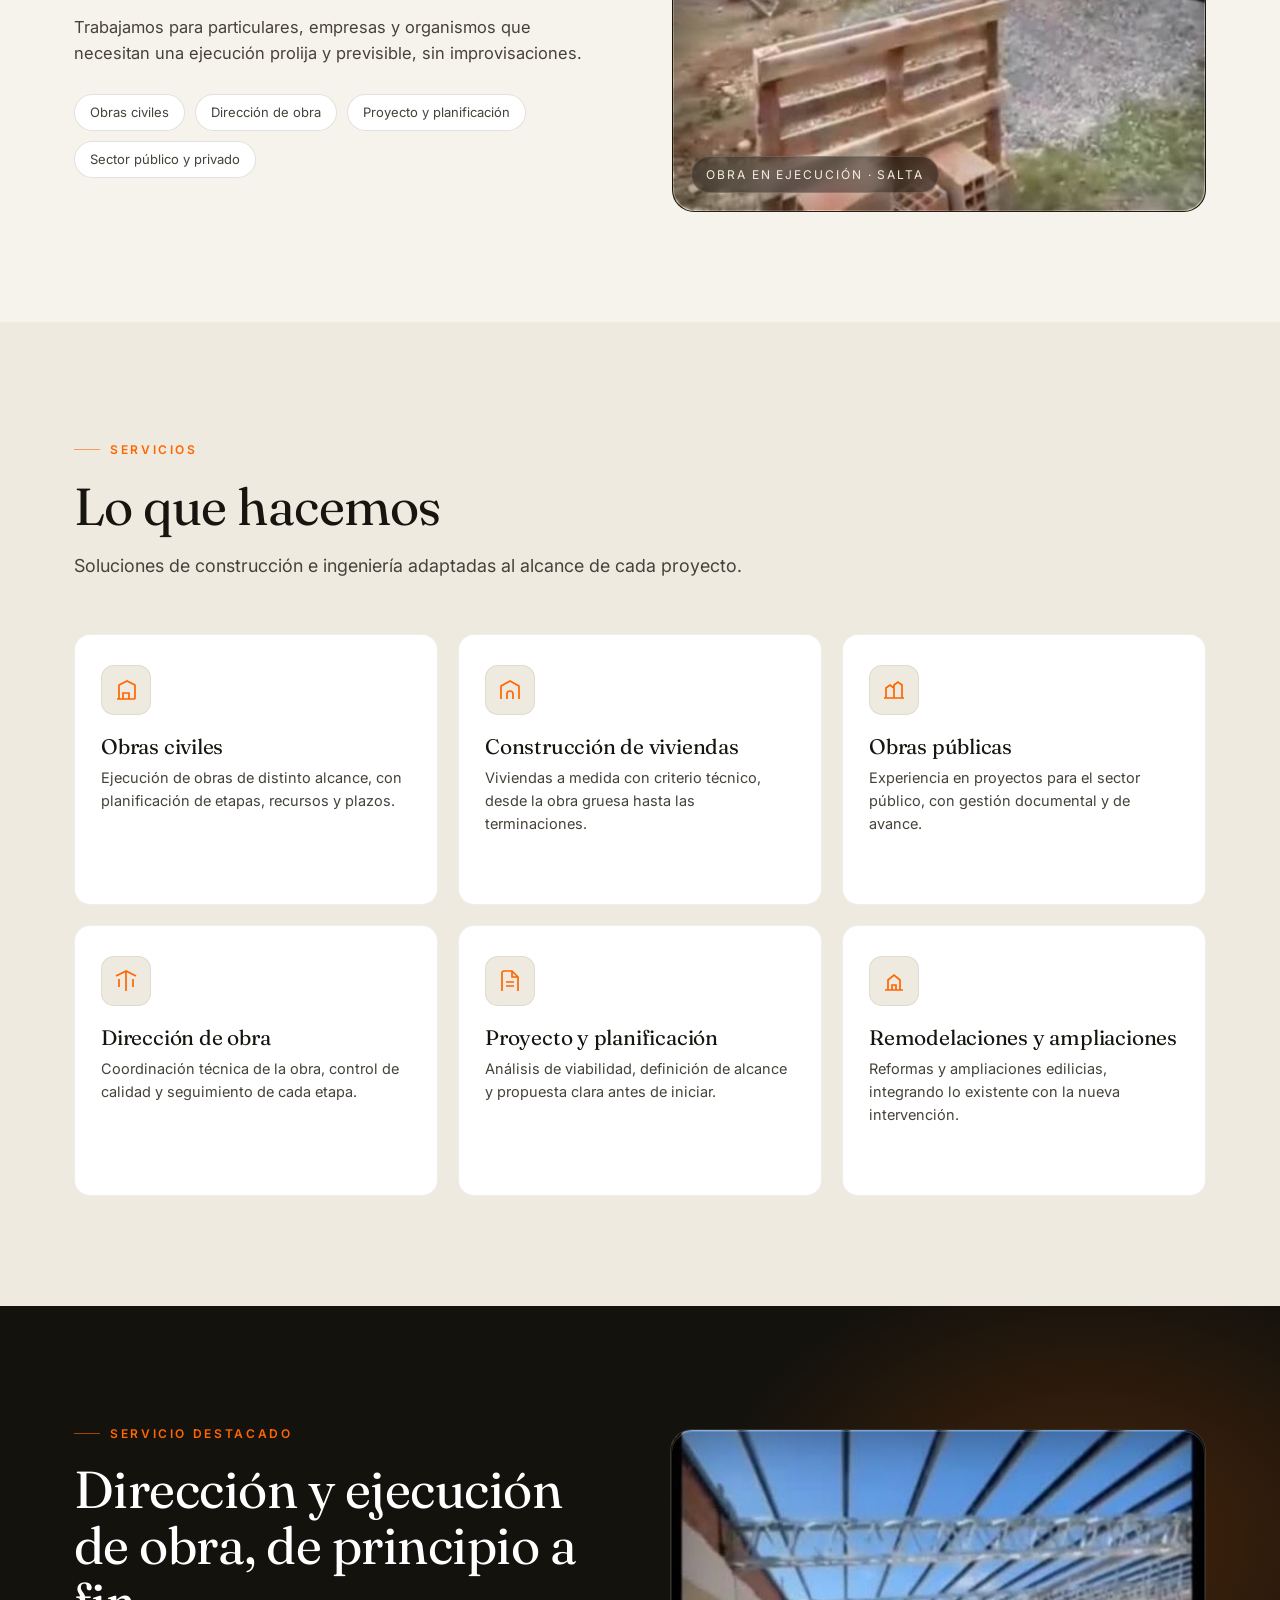
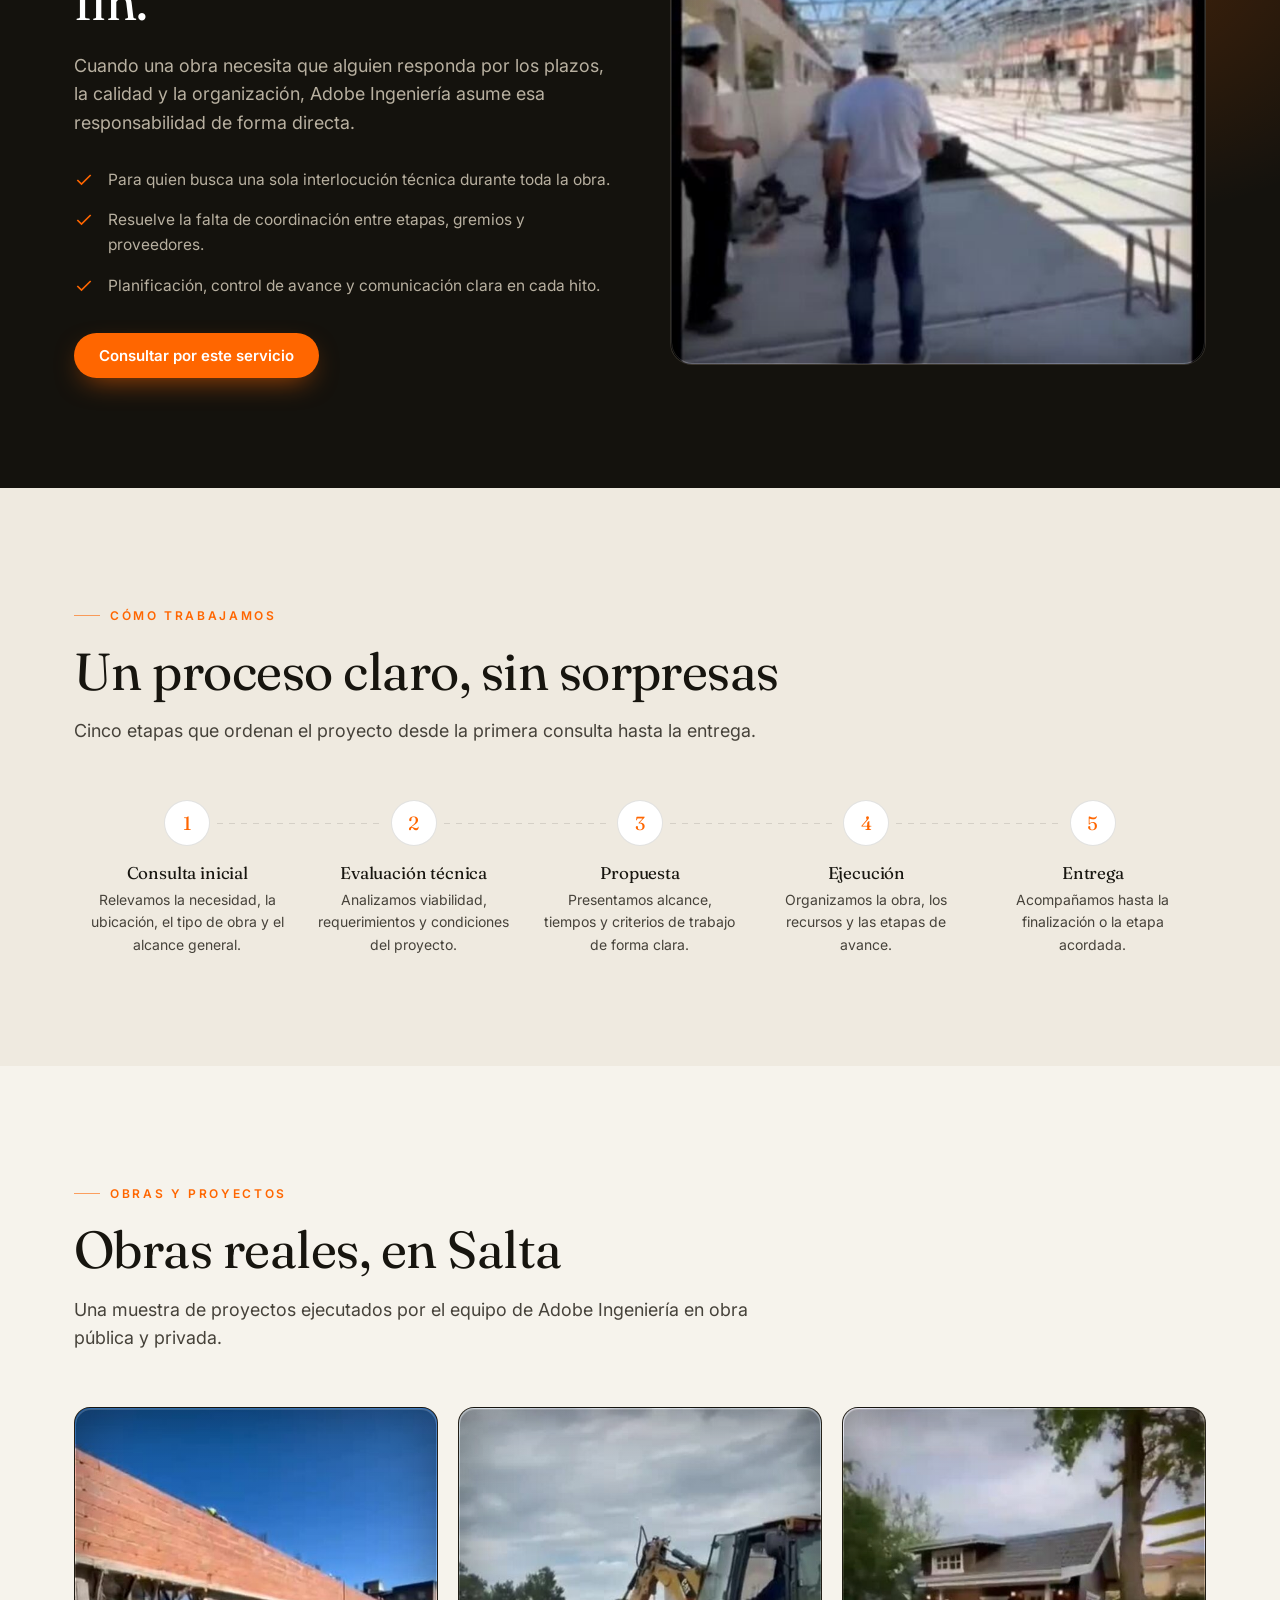
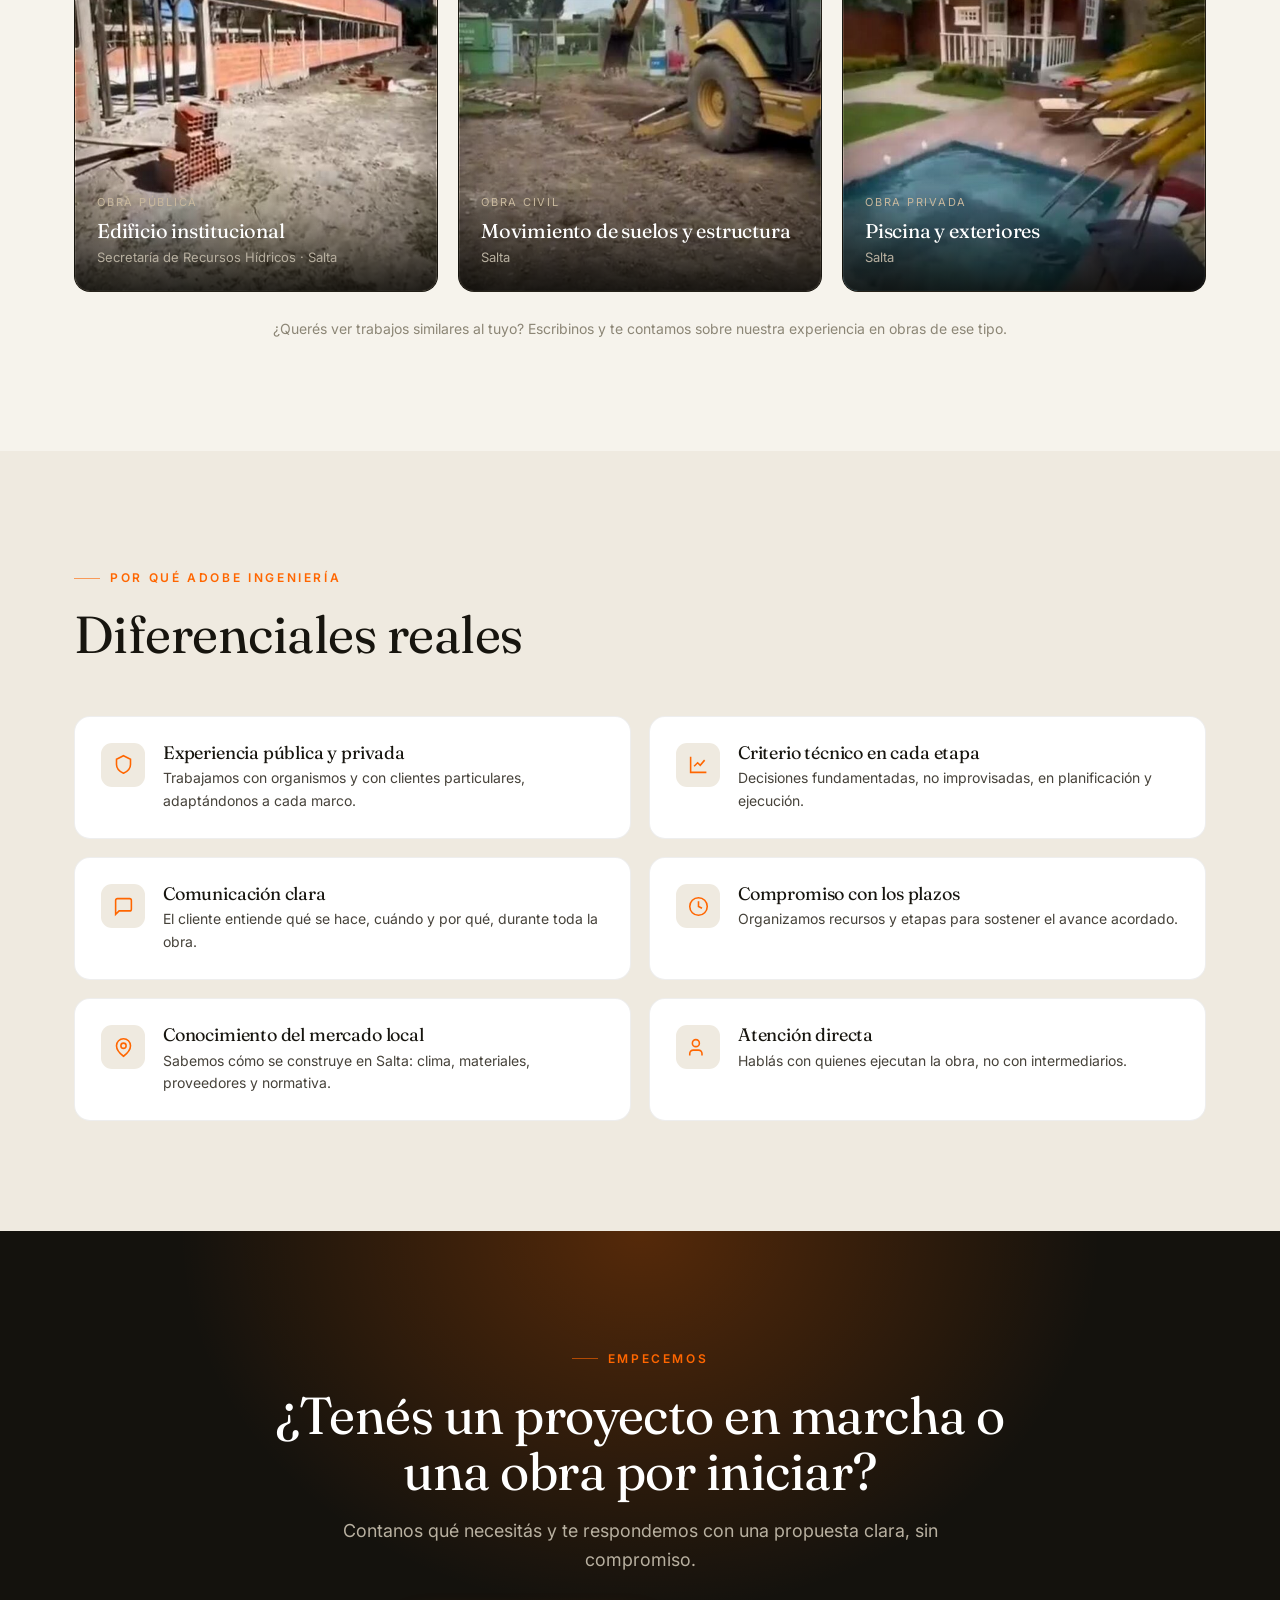
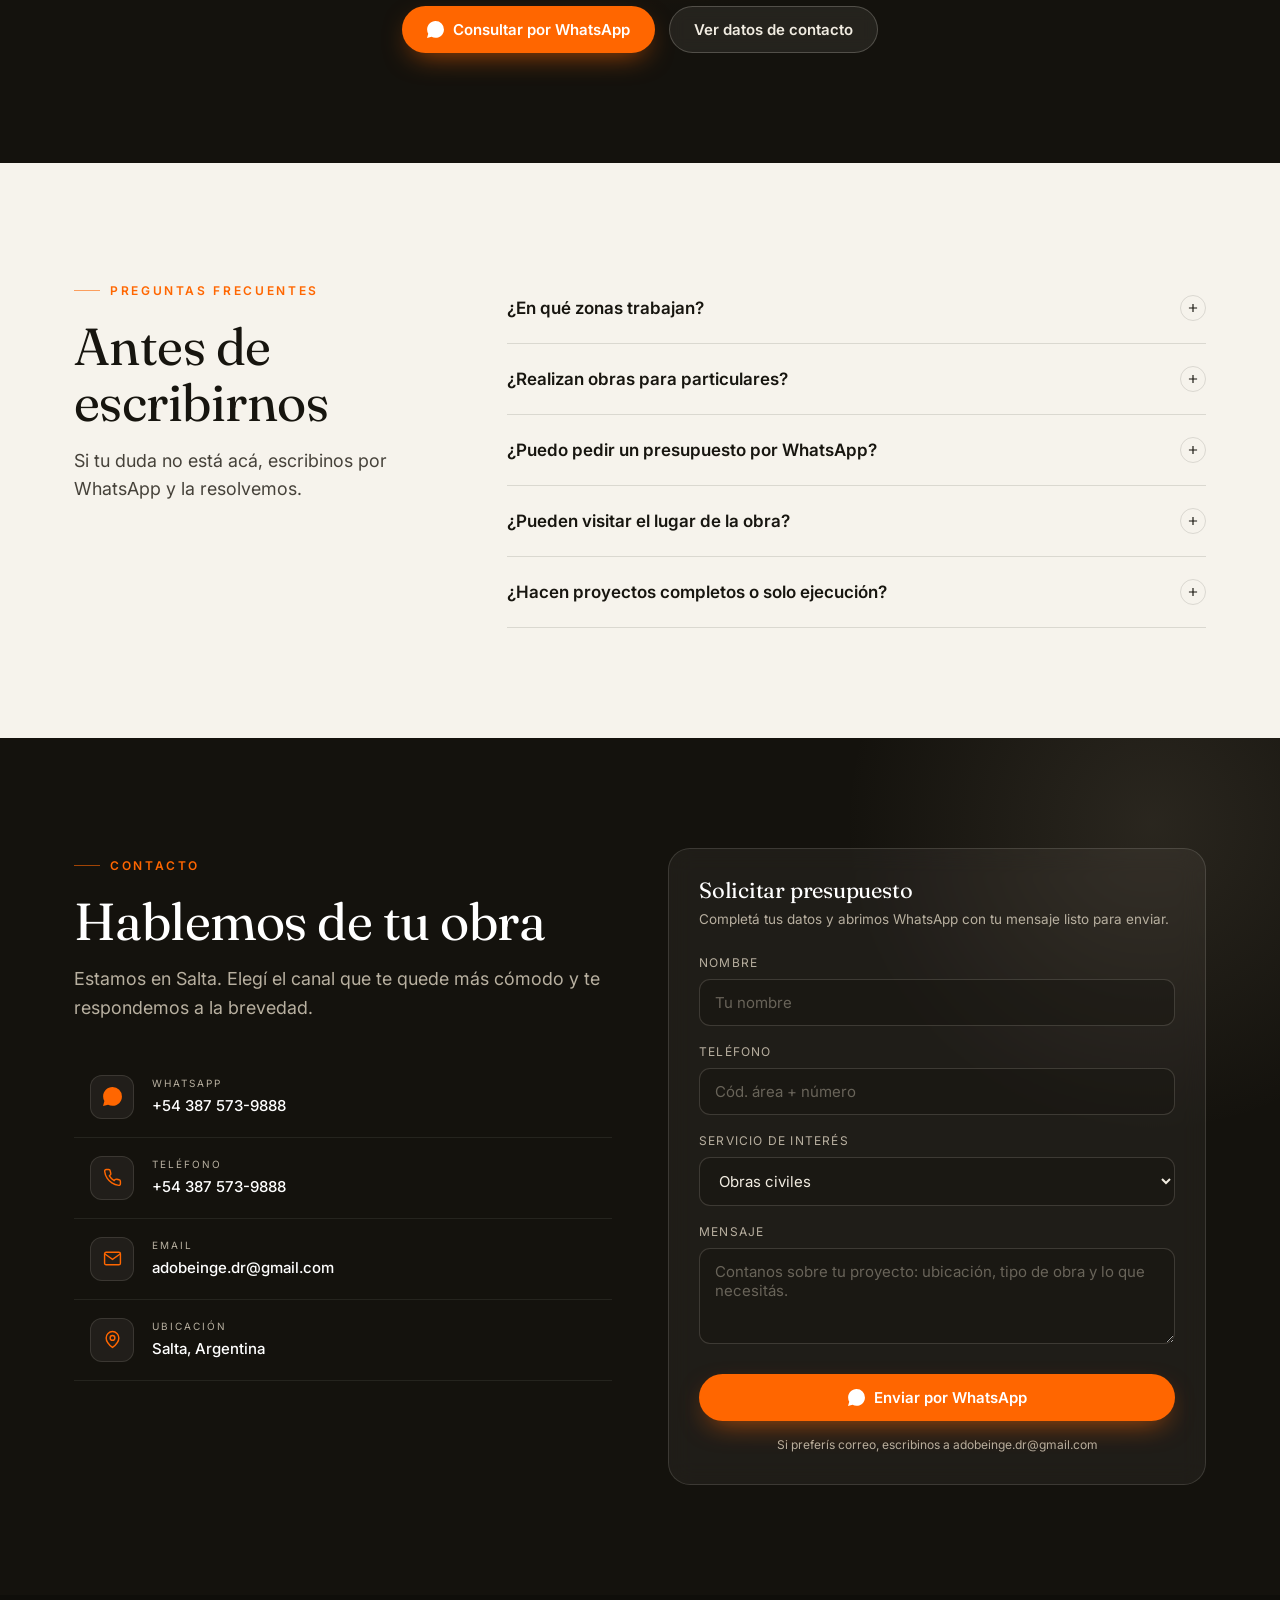
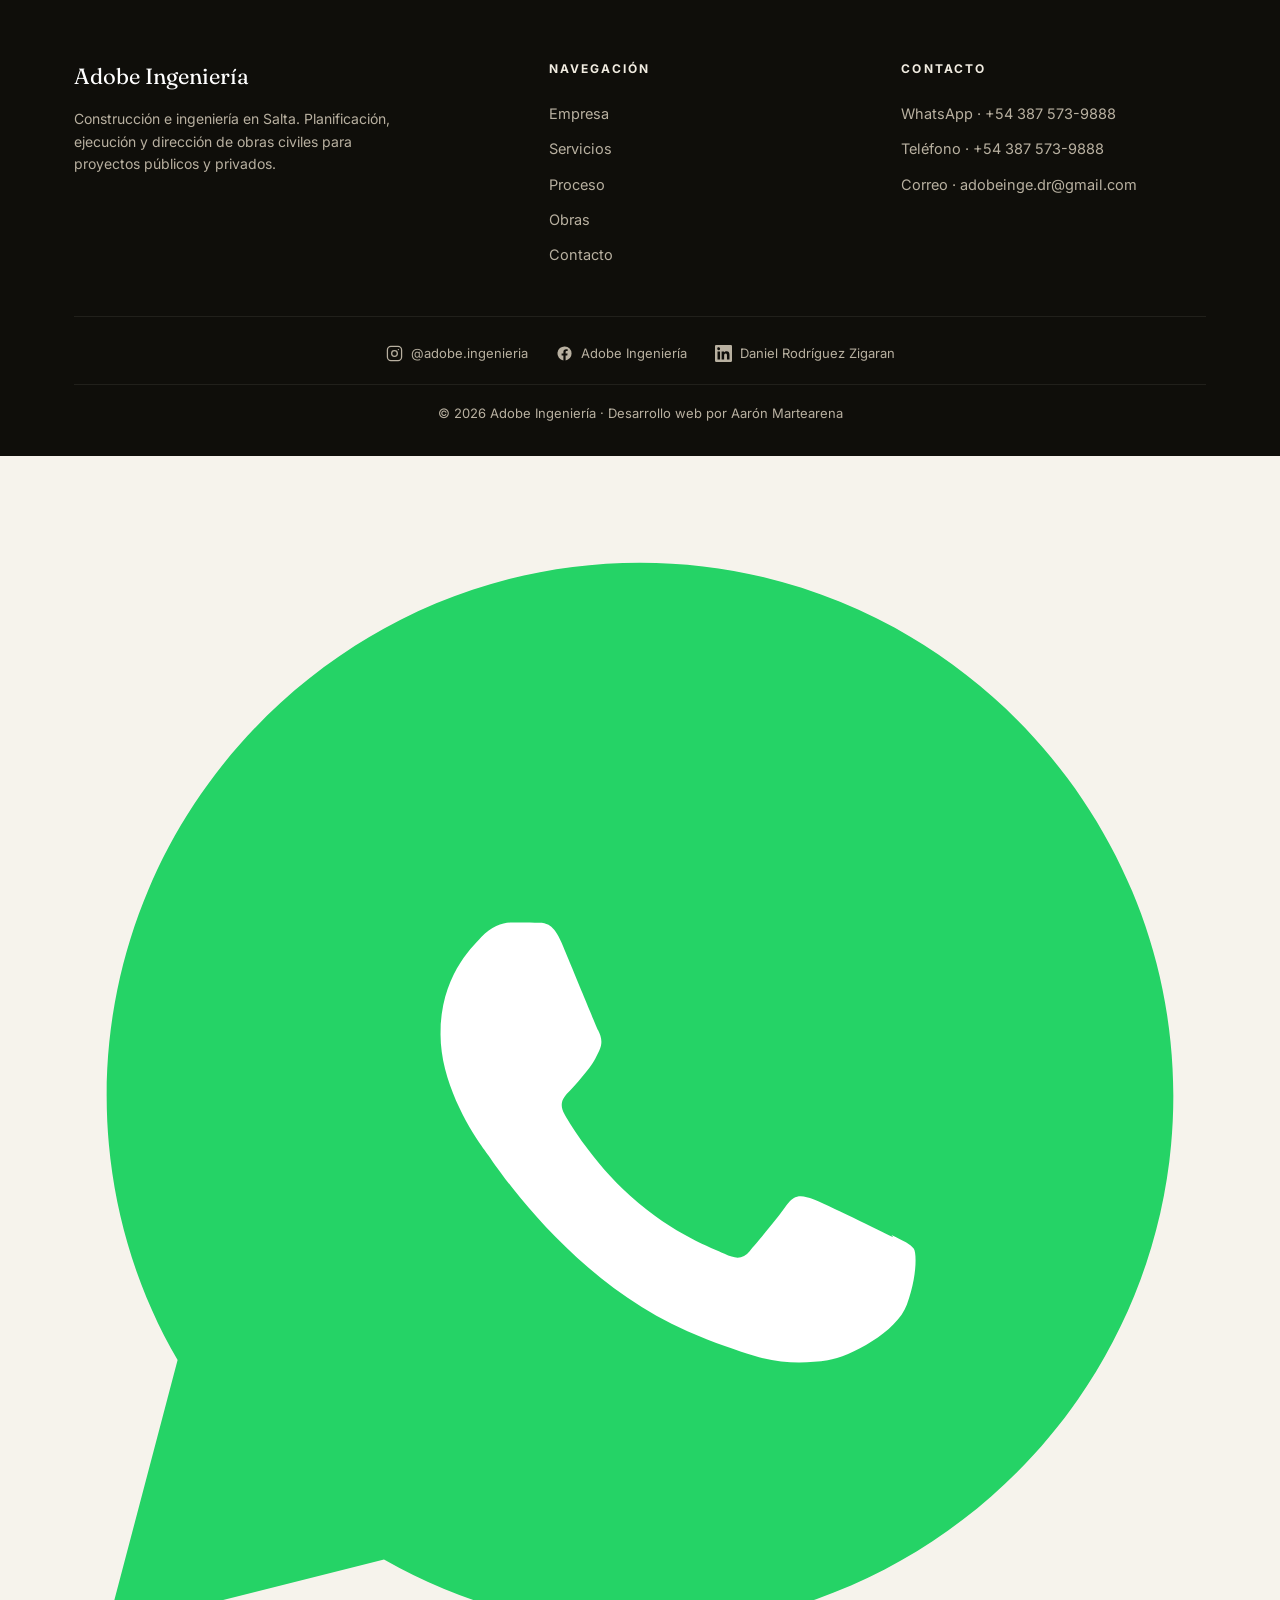
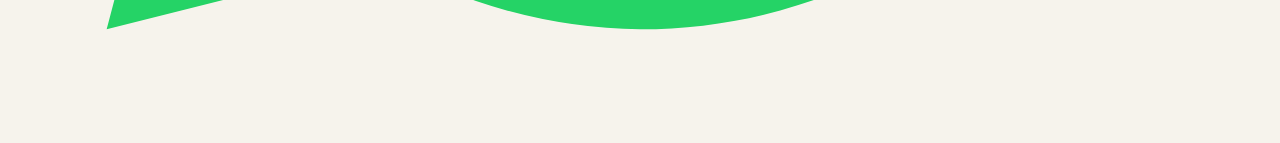
==== commit 3b5472d9: "Update index.html" ====
--- a/index.html
+++ b/index.html
@@ -499,10 +499,11 @@
 </footer>
 
 <!-- floating whatsapp -->
-<a class="wa-float" href="https://wa.me/5493875739888?text=Hola%20Adobe%20Ingenier%C3%ADa%2C%20vi%20su%20p%C3%A1gina%20web%20y%20quisiera%20consultar%20por%20sus%20servicios." target="_blank" rel="noopener" aria-label="WhatsApp">
-    <svg viewBox="0 0 24 24"><path d="M.057 24l1.687-6.163a11.867 11.867 0 01-1.587-5.946C.16 5.335 5.495 0 12.05 0a11.821 11.821 0 018.413 3.488 11.824 11.824 0 013.48 8.414c-.003 6.557-5.338 11.892-11.893 11.892a11.9 11.9 0 01-5.688-1.448L.057 24zm6.597-3.807c1.676.995 3.276 1.591 5.392 1.592 5.448 0 9.886-4.434 9.889-9.885.002-5.462-4.415-9.89-9.881-9.892-5.452 0-9.887 4.434-9.889 9.884a9.86 9.86 0 001.51 5.26l-.999 3.648 3.978-1.607z"/></svg>
-</a>
-
+<svg viewBox="0 0 48 48" xmlns="http://www.w3.org/2000/svg">
+  <path fill="#25D366" d="M24 4C13 4 4 13 4 24c0 3.6.97 7 2.66 9.9L4 44l10.4-2.62A19.94 19.94 0 0024 44c11 0 20-9 20-20S35 4 24 4z"/>
+  <path fill="#fff" d="M33.5 29.3c-.44-.22-2.6-1.28-3-1.43-.4-.15-.7-.22-1 .22-.3.44-1.13 1.43-1.38 1.72-.25.3-.5.33-.95.11-.44-.22-1.86-.68-3.54-2.18-1.31-1.17-2.2-2.6-2.45-3.04-.26-.44-.03-.68.19-.9.2-.2.44-.5.66-.77.22-.26.3-.44.44-.73.15-.3.07-.55-.04-.77-.1-.22-1-2.4-1.37-3.28-.36-.86-.73-.74-1-.75-.26-.01-.55-.01-.84-.01-.3 0-.77.11-1.17.55-.4.44-1.53 1.5-1.53 3.65s1.57 4.24 1.79 4.53c.22.3 3.08 4.7 7.47 6.6 1.04.45 1.86.72 2.5.92 1.05.33 2 .28 2.76.17.84-.13 2.6-1.06 2.97-2.09.37-1.02.37-1.9.26-2.09-.11-.18-.4-.3-.84-.52z"/>
+</svg>
+  
 <script>
 document.addEventListener('DOMContentLoaded', function() {
 
--- a/css/styles.css
+++ b/css/styles.css
@@ -712,13 +712,14 @@
 .wa-float {
   position: fixed; right: 22px; bottom: 22px; z-index: 90;
   width: 58px; height: 58px; border-radius: 50%;
-  background: #25D366; display: grid; place-items: center;
-  box-shadow: 0 14px 34px -8px rgba(37,211,102,.6);
-  transition: transform .35s var(--ease), opacity .4s var(--ease), visibility .4s var(--ease);
+  background: transparent;
+  display: grid; place-items: center;
+  filter: drop-shadow(0 4px 12px rgba(37,211,102,.55));
+  transition: transform .35s var(--ease), opacity .4s var(--ease), visibility .4s var(--ease), filter .35s var(--ease);
   opacity: 1; visibility: visible;
 }
-.wa-float:hover { transform: scale(1.08); }
-.wa-float svg   { width: 30px; height: 30px; fill: #fff; }
+.wa-float:hover { transform: scale(1.1); filter: drop-shadow(0 6px 18px rgba(37,211,102,.75)); }
+.wa-float svg   { width: 52px; height: 52px; }
 .wa-float.wa-hidden { opacity: 0; visibility: hidden; transform: scale(0.8); pointer-events: none; }
 
 /* ── REVEAL ANIMATION ── */
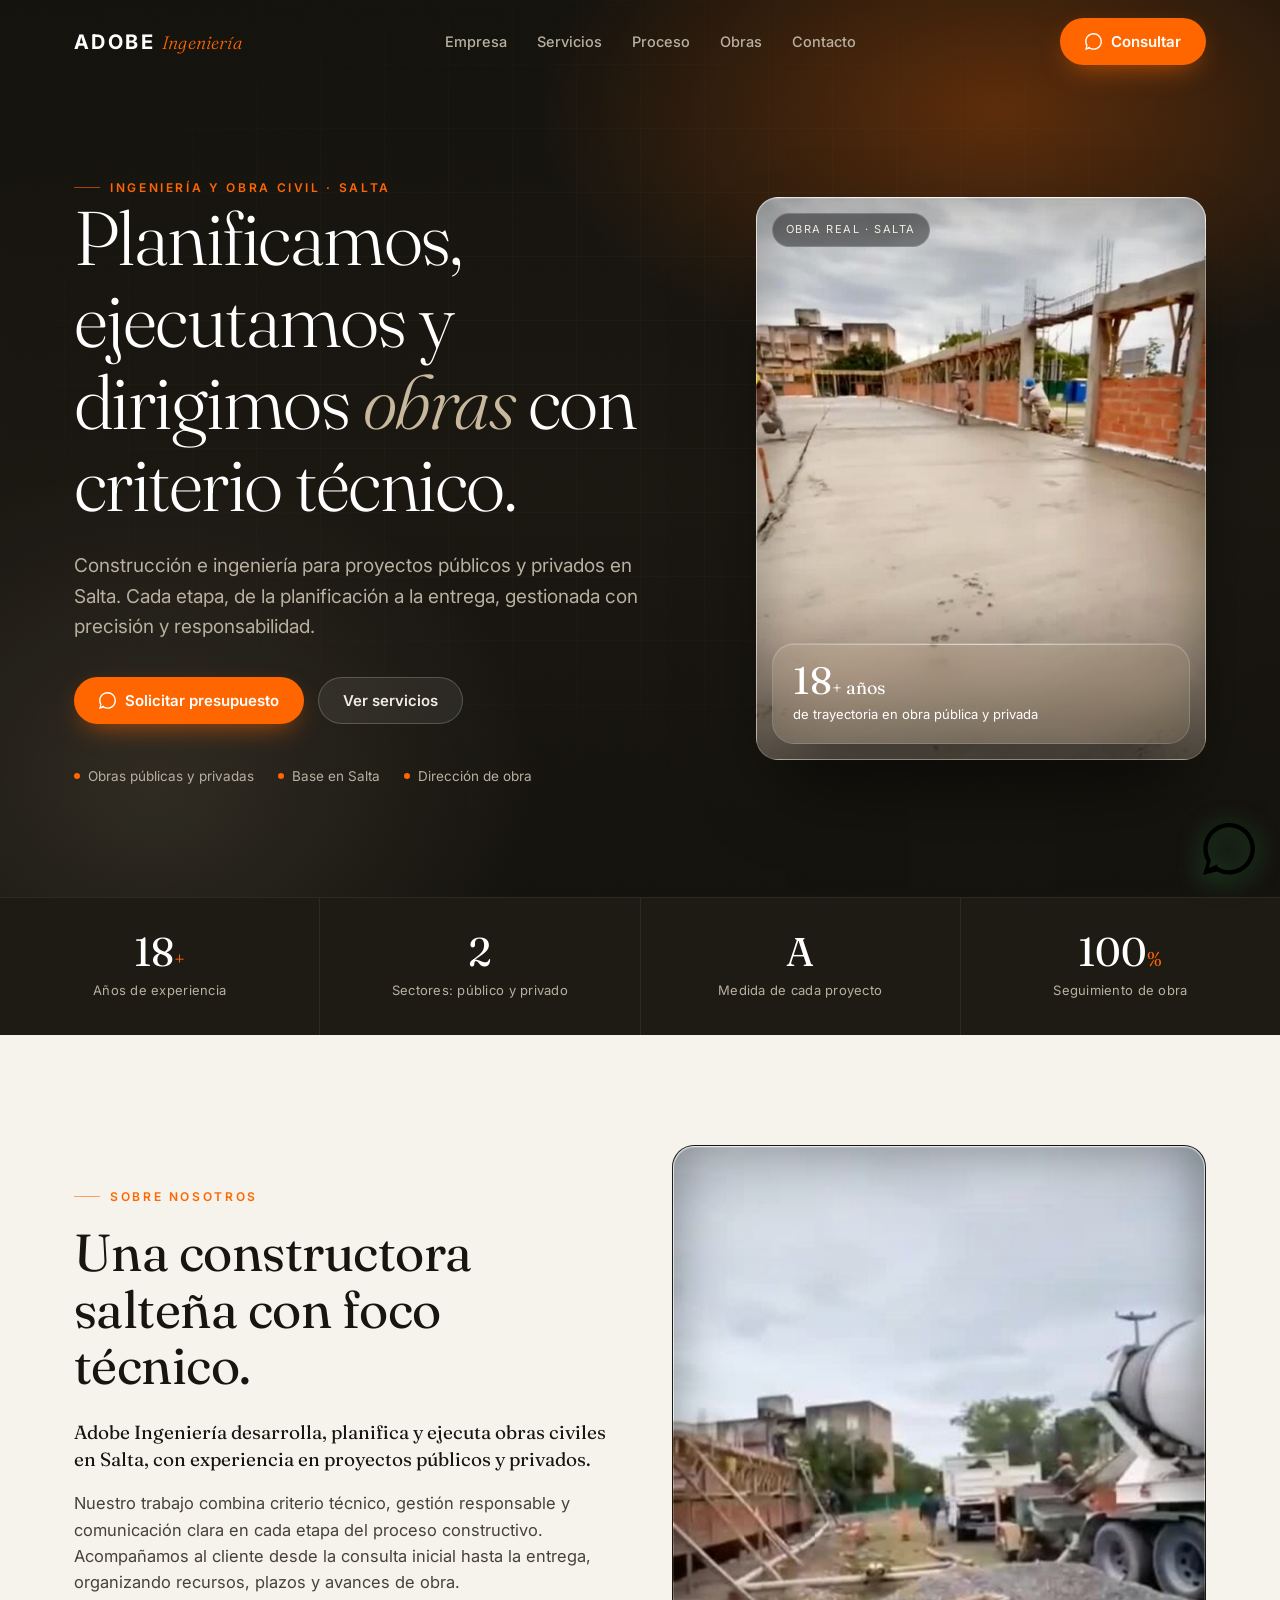
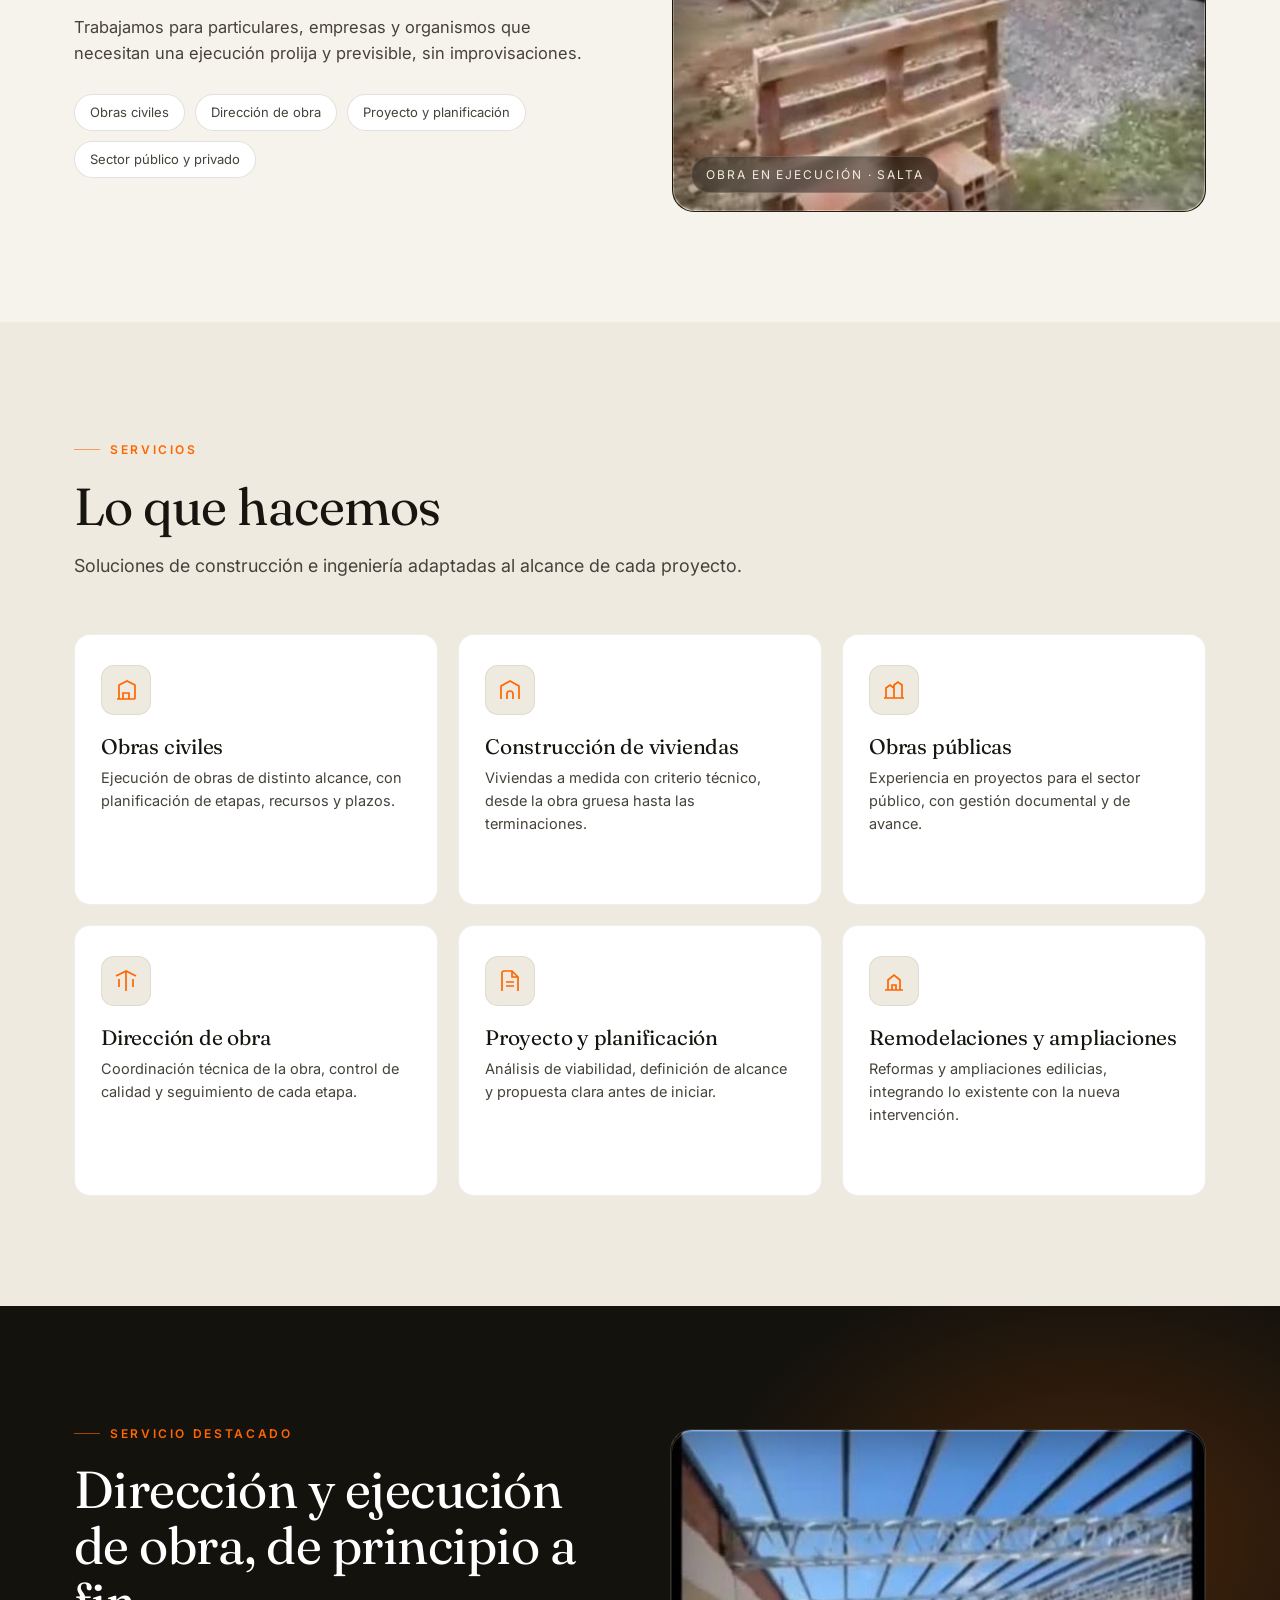
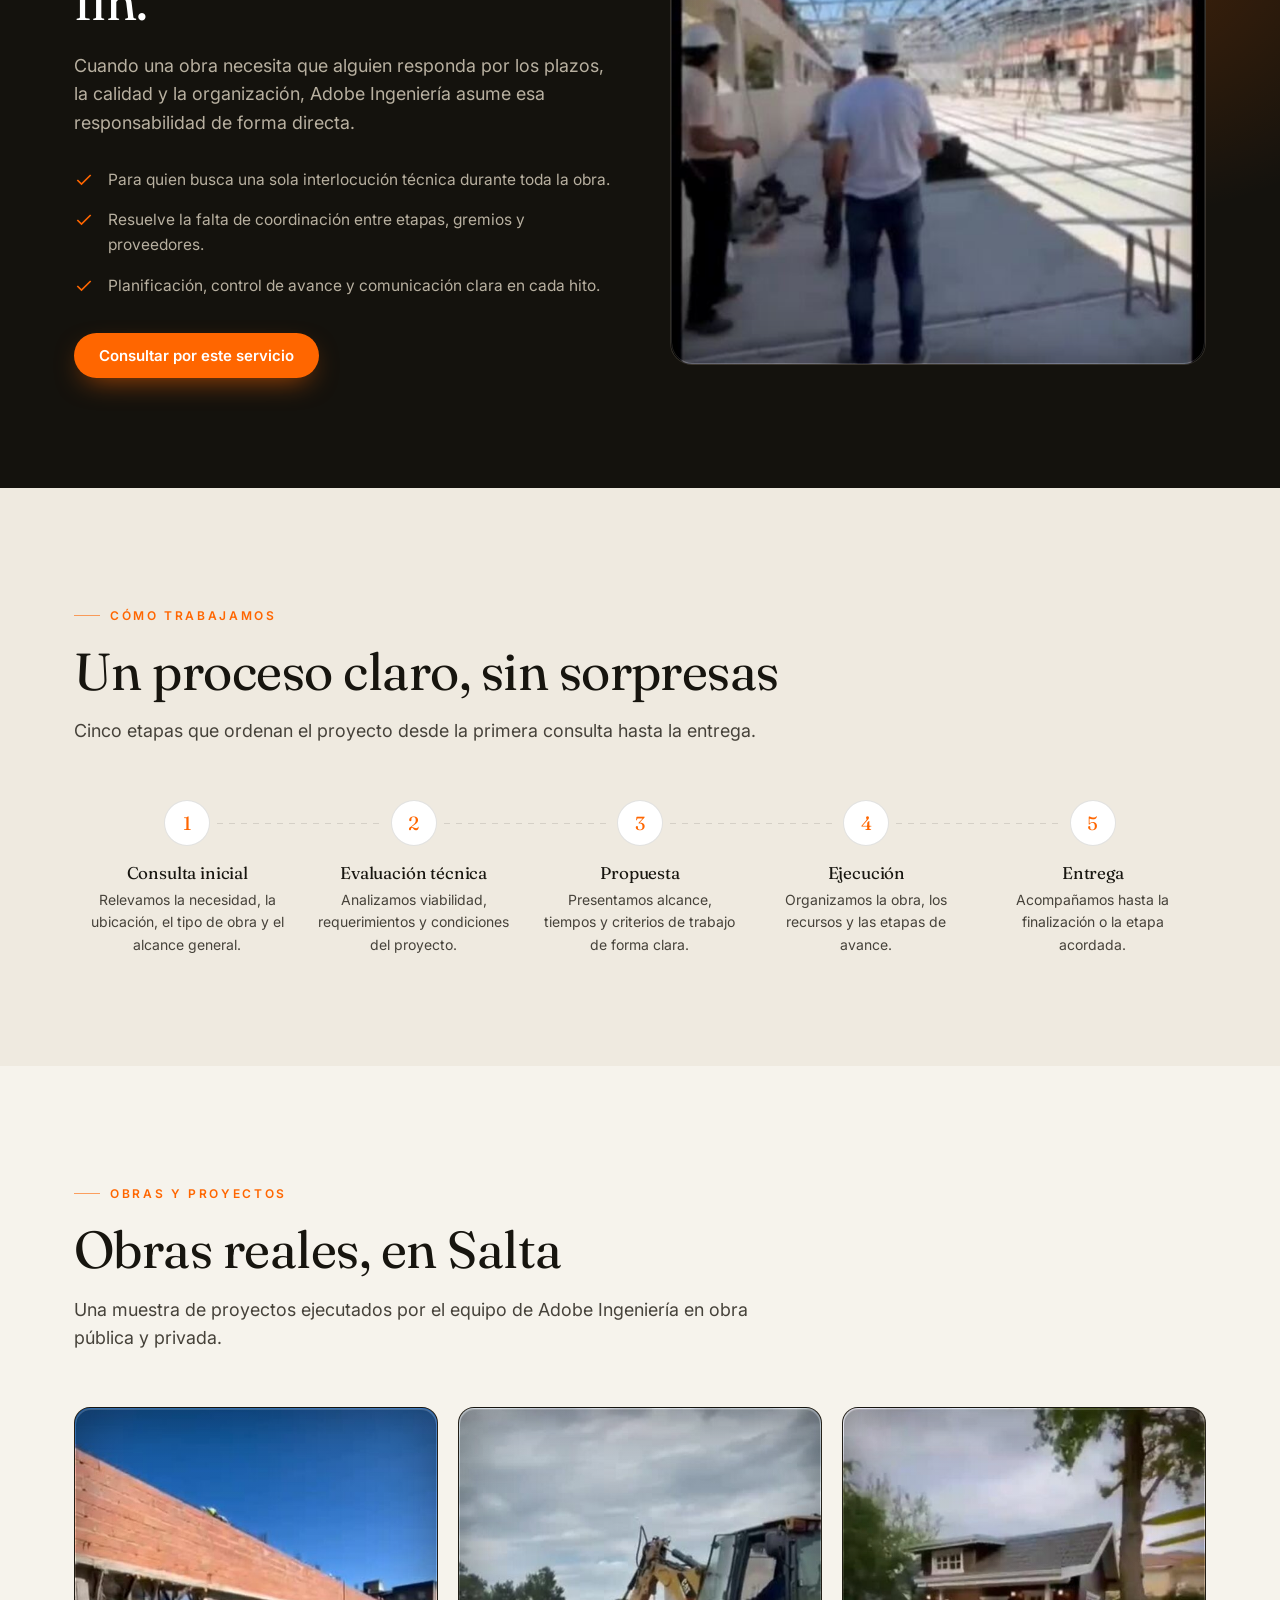
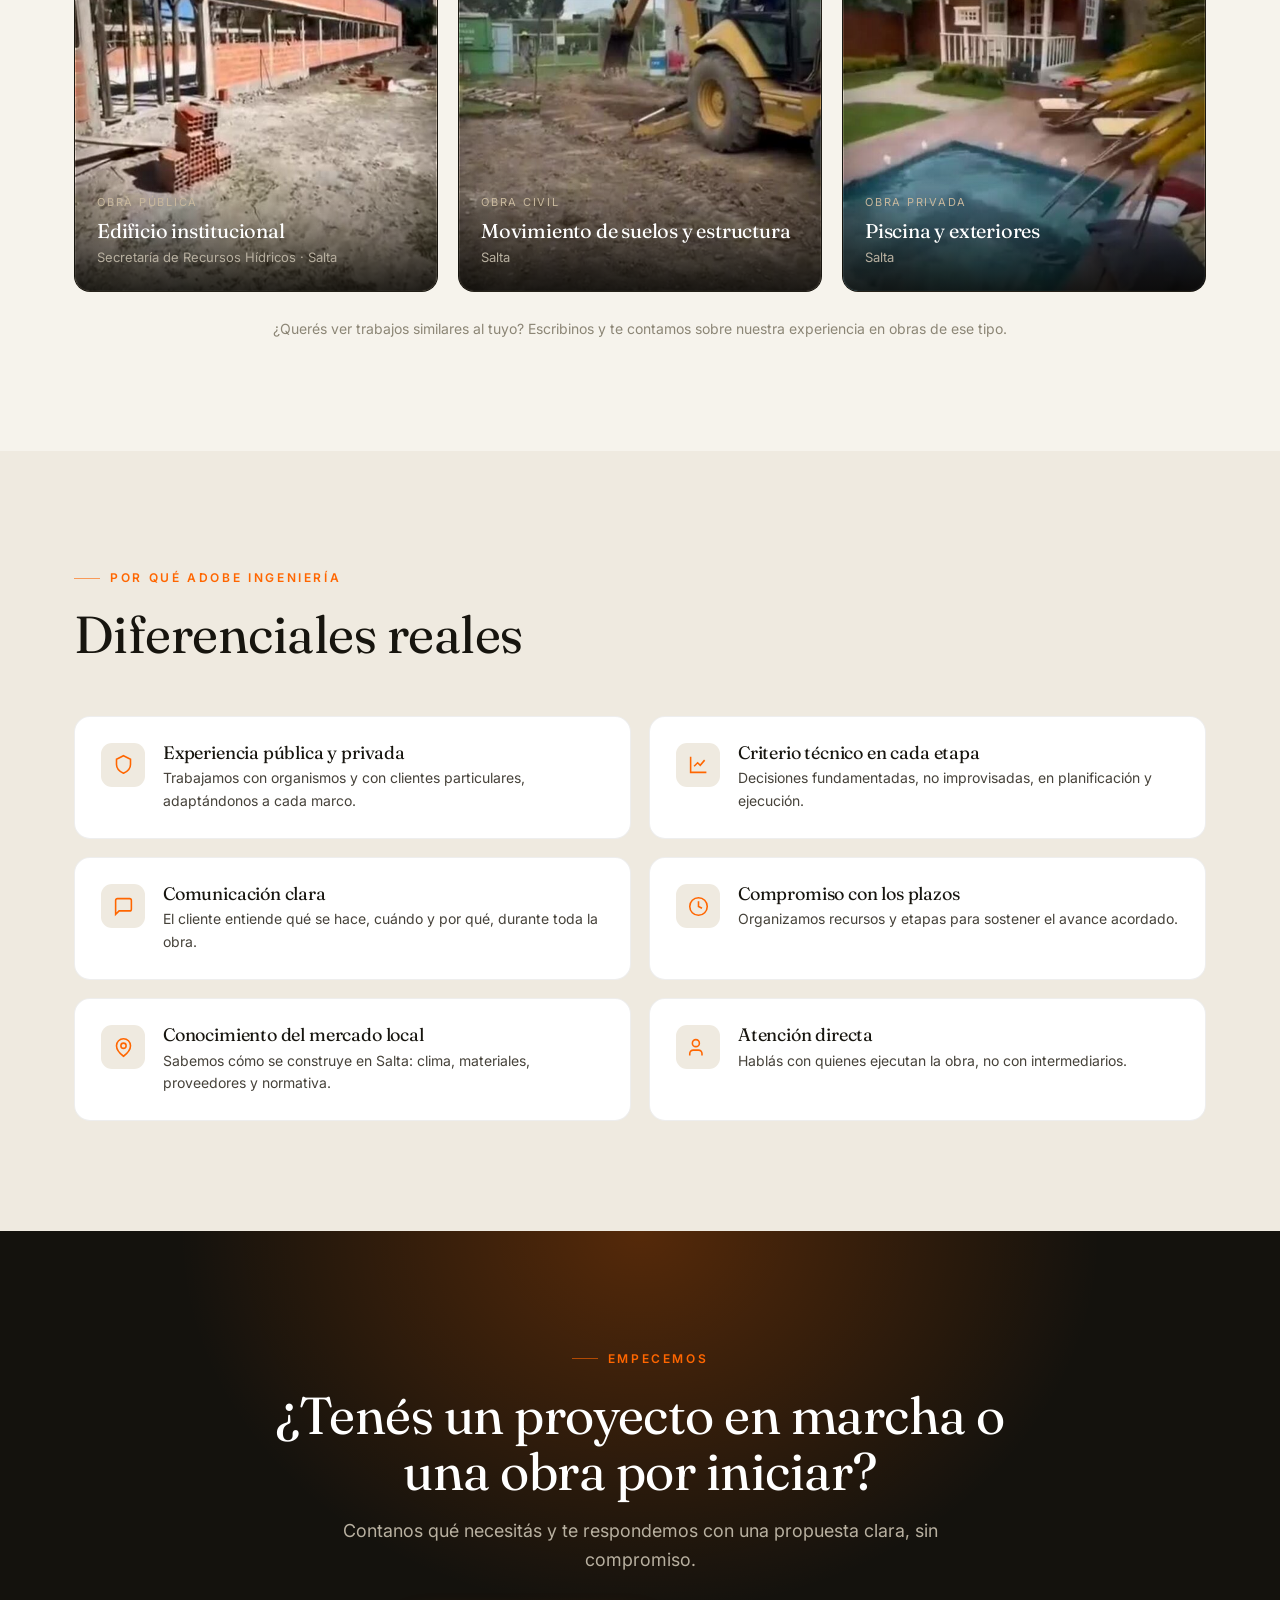
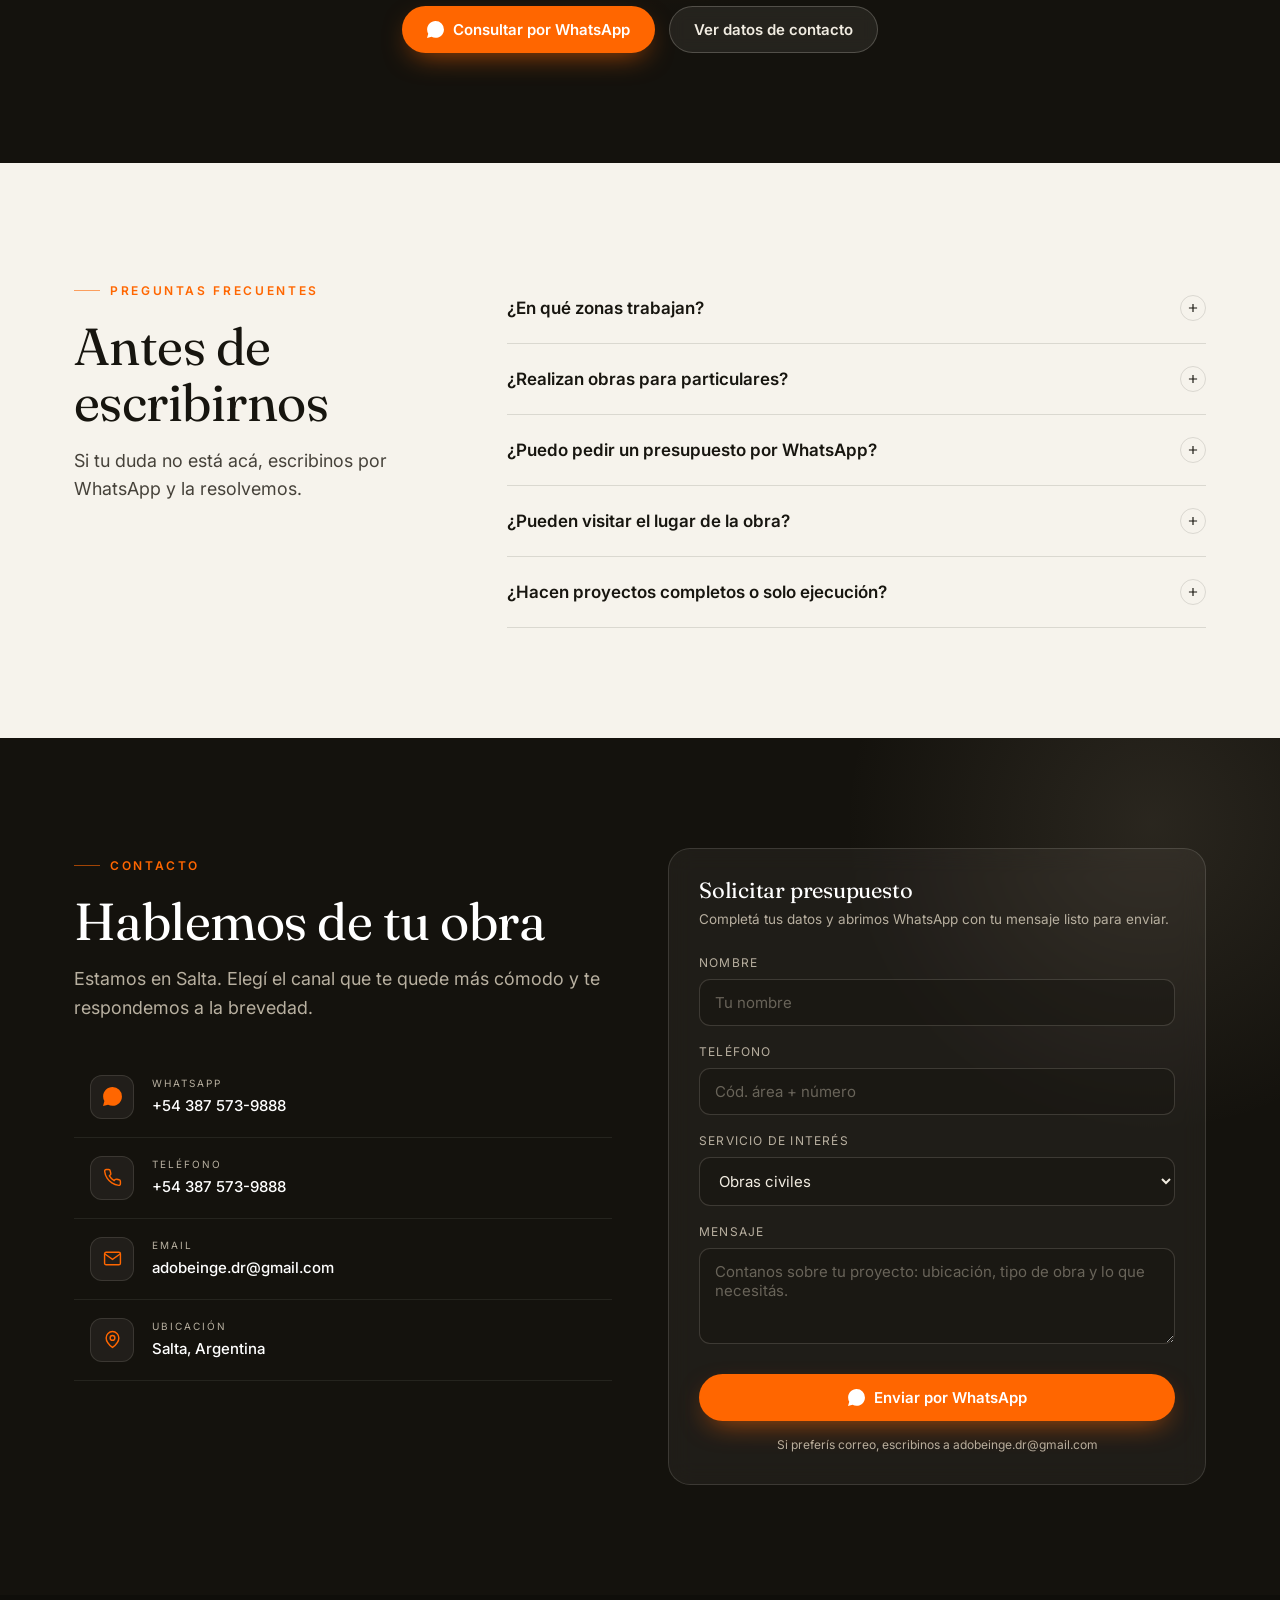
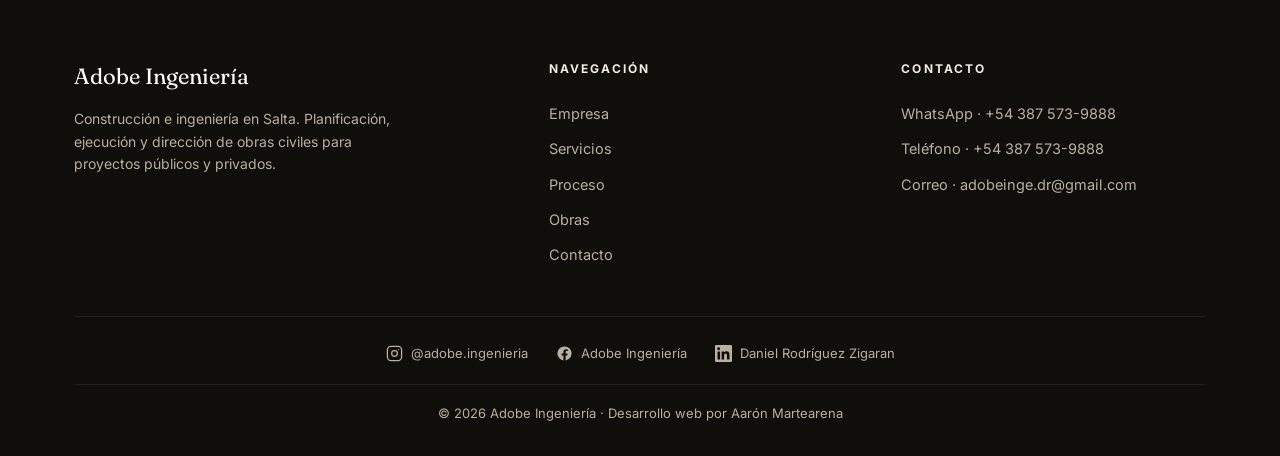
==== commit 0096f739: "Update index.html" ====
--- a/index.html
+++ b/index.html
@@ -499,11 +499,10 @@
 </footer>
 
 <!-- floating whatsapp -->
-<svg viewBox="0 0 48 48" xmlns="http://www.w3.org/2000/svg">
-  <path fill="#25D366" d="M24 4C13 4 4 13 4 24c0 3.6.97 7 2.66 9.9L4 44l10.4-2.62A19.94 19.94 0 0024 44c11 0 20-9 20-20S35 4 24 4z"/>
-  <path fill="#fff" d="M33.5 29.3c-.44-.22-2.6-1.28-3-1.43-.4-.15-.7-.22-1 .22-.3.44-1.13 1.43-1.38 1.72-.25.3-.5.33-.95.11-.44-.22-1.86-.68-3.54-2.18-1.31-1.17-2.2-2.6-2.45-3.04-.26-.44-.03-.68.19-.9.2-.2.44-.5.66-.77.22-.26.3-.44.44-.73.15-.3.07-.55-.04-.77-.1-.22-1-2.4-1.37-3.28-.36-.86-.73-.74-1-.75-.26-.01-.55-.01-.84-.01-.3 0-.77.11-1.17.55-.4.44-1.53 1.5-1.53 3.65s1.57 4.24 1.79 4.53c.22.3 3.08 4.7 7.47 6.6 1.04.45 1.86.72 2.5.92 1.05.33 2 .28 2.76.17.84-.13 2.6-1.06 2.97-2.09.37-1.02.37-1.9.26-2.09-.11-.18-.4-.3-.84-.52z"/>
-</svg>
-  
+<a class="wa-float" href="https://wa.me/5493875739888?text=Hola%20Adobe%20Ingenier%C3%ADa%2C%20vi%20su%20p%C3%A1gina%20web%20y%20quisiera%20consultar%20por%20sus%20servicios." target="_blank" rel="noopener" aria-label="WhatsApp">
+    <svg viewBox="0 0 24 24"><path d="M.057 24l1.687-6.163a11.867 11.867 0 01-1.587-5.946C.16 5.335 5.495 0 12.05 0a11.821 11.821 0 018.413 3.488 11.824 11.824 0 013.48 8.414c-.003 6.557-5.338 11.892-11.893 11.892a11.9 11.9 0 01-5.688-1.448L.057 24zm6.597-3.807c1.676.995 3.276 1.591 5.392 1.592 5.448 0 9.886-4.434 9.889-9.885.002-5.462-4.415-9.89-9.881-9.892-5.452 0-9.887 4.434-9.889 9.884a9.86 9.86 0 001.51 5.26l-.999 3.648 3.978-1.607z"/></svg>
+</a>
+
 <script>
 document.addEventListener('DOMContentLoaded', function() {
 
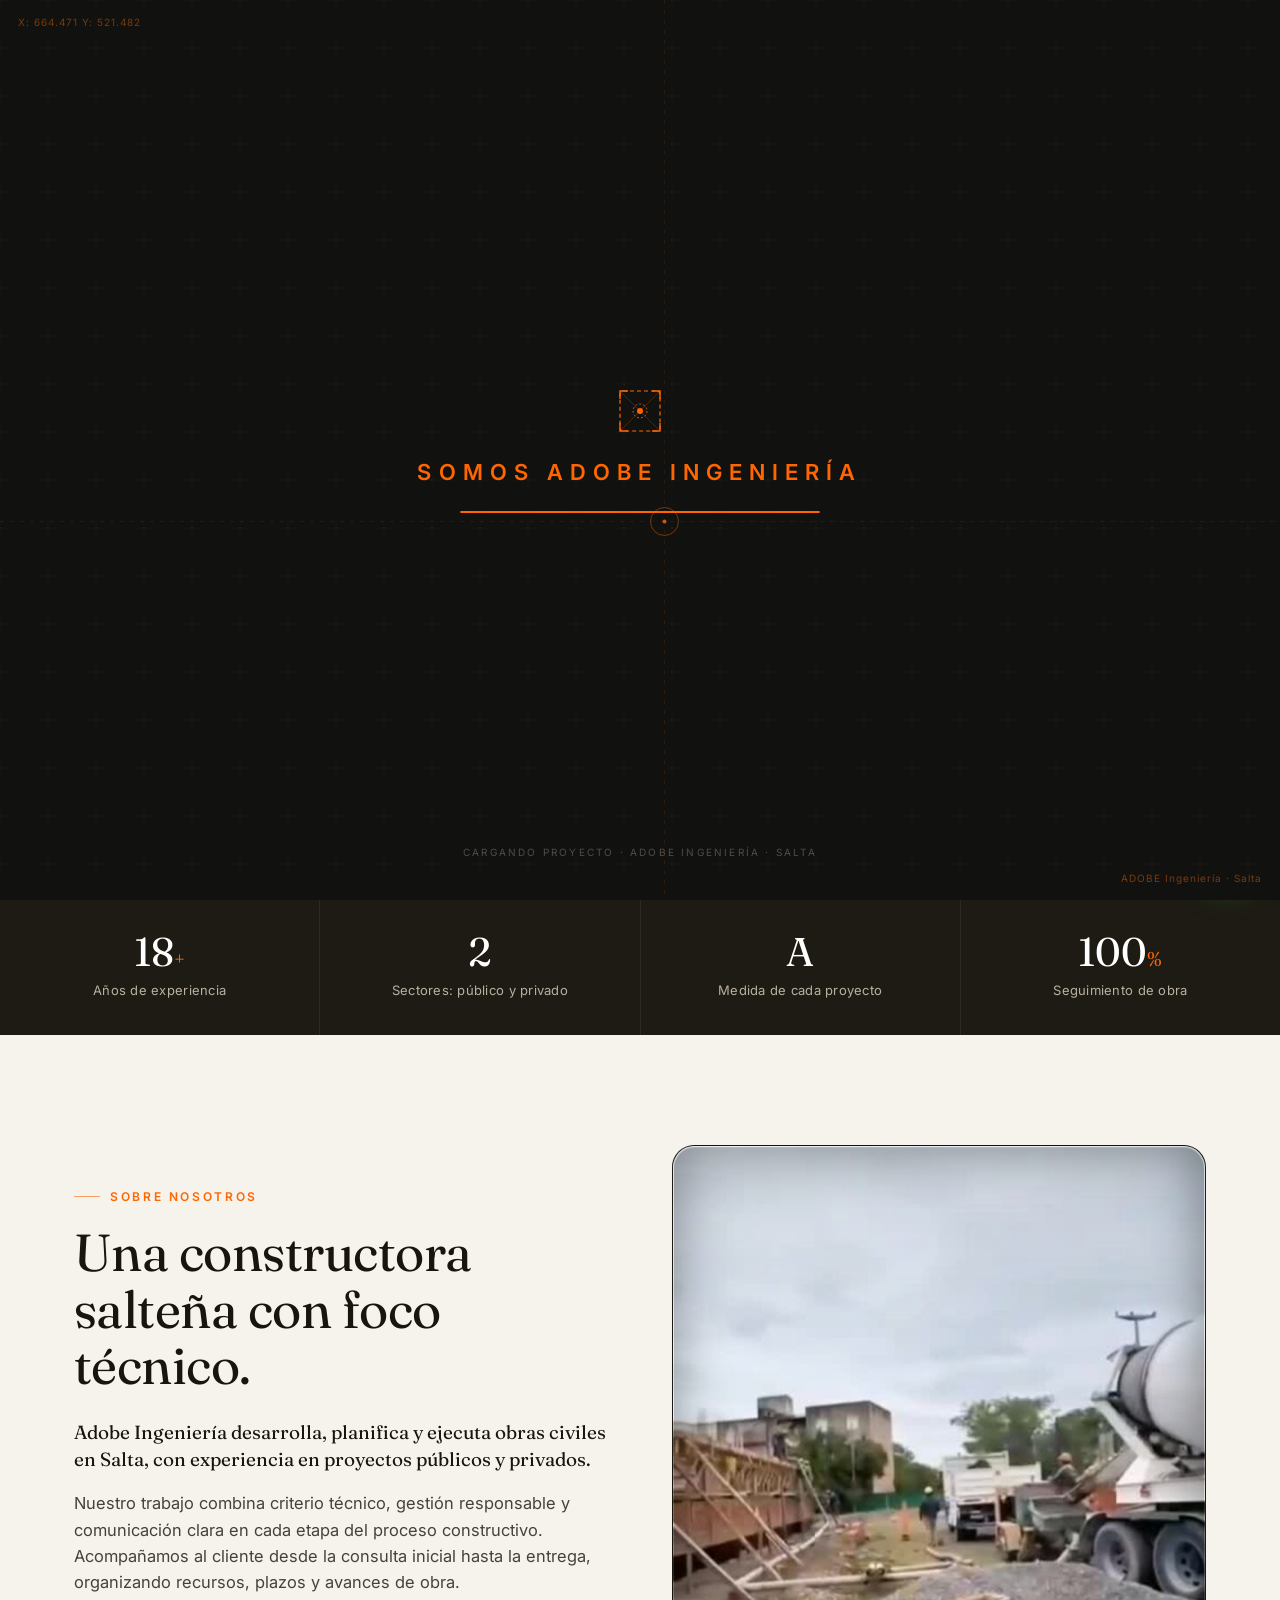
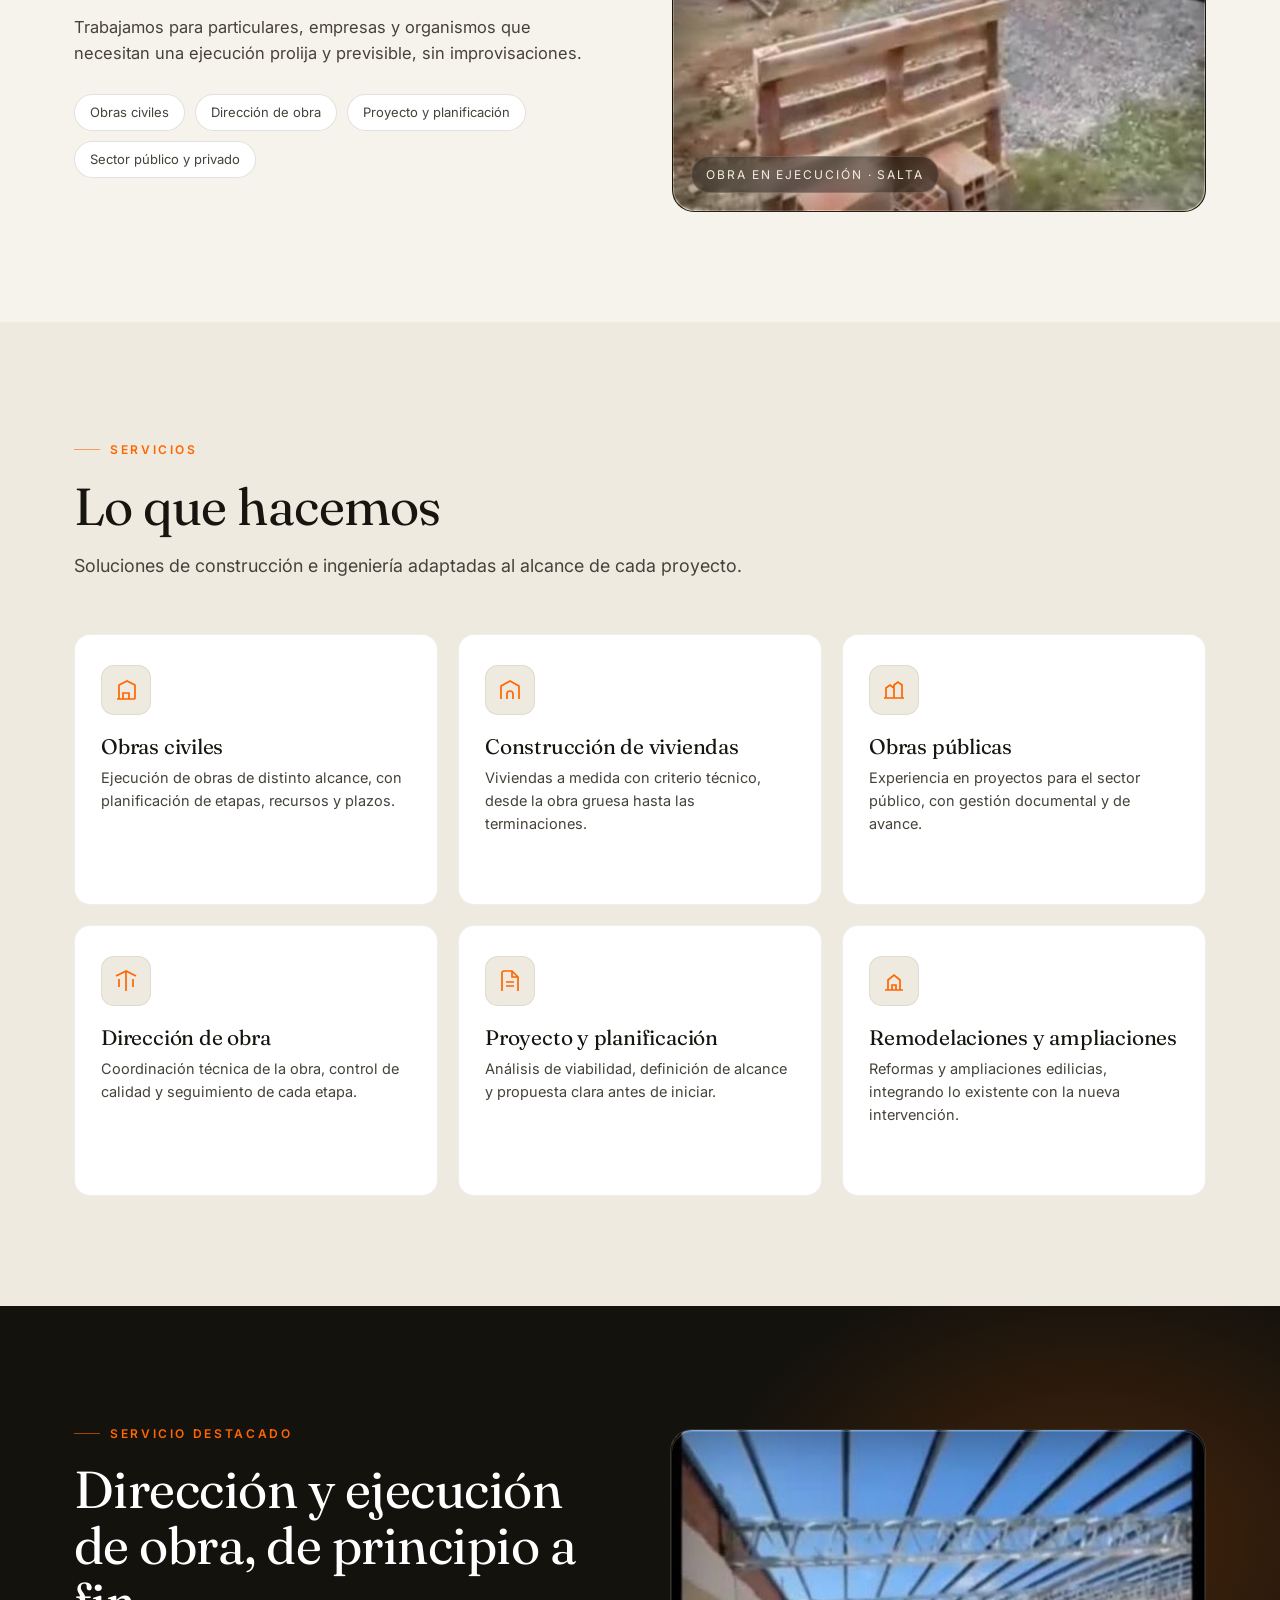
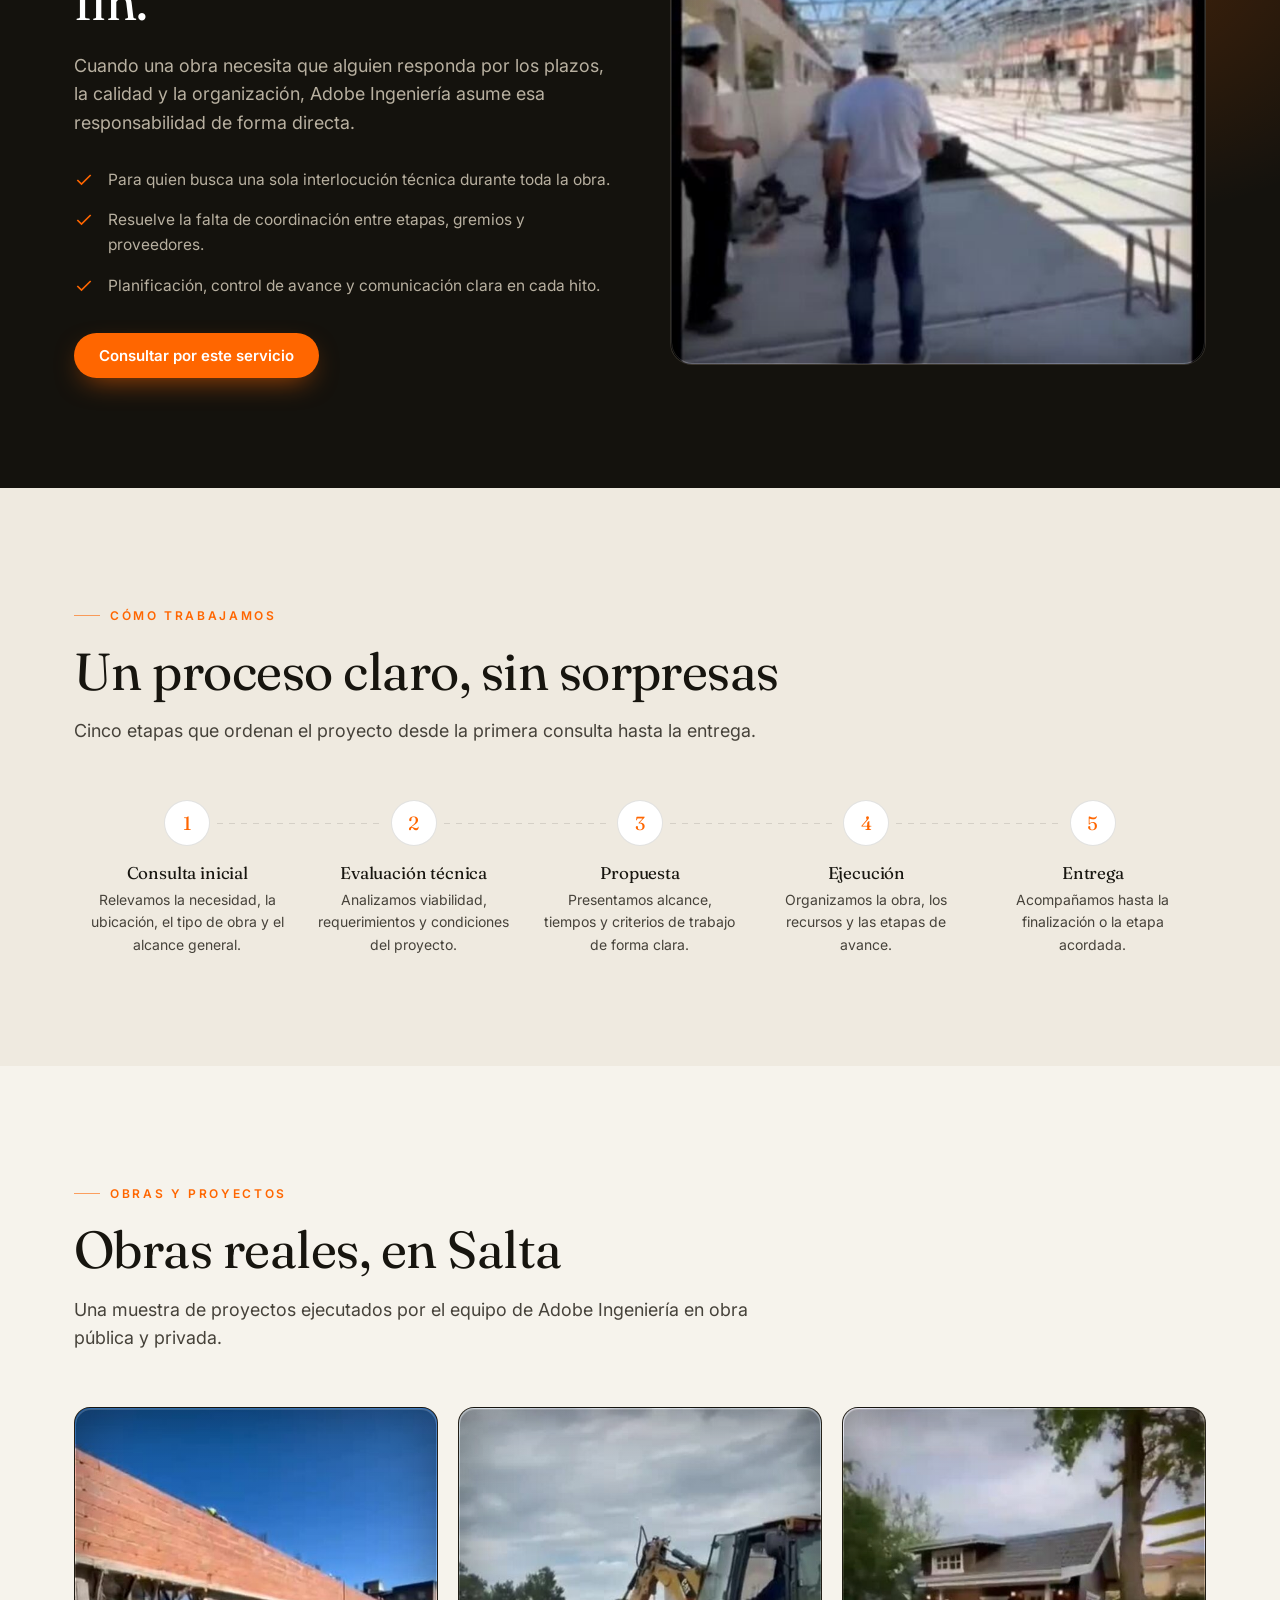
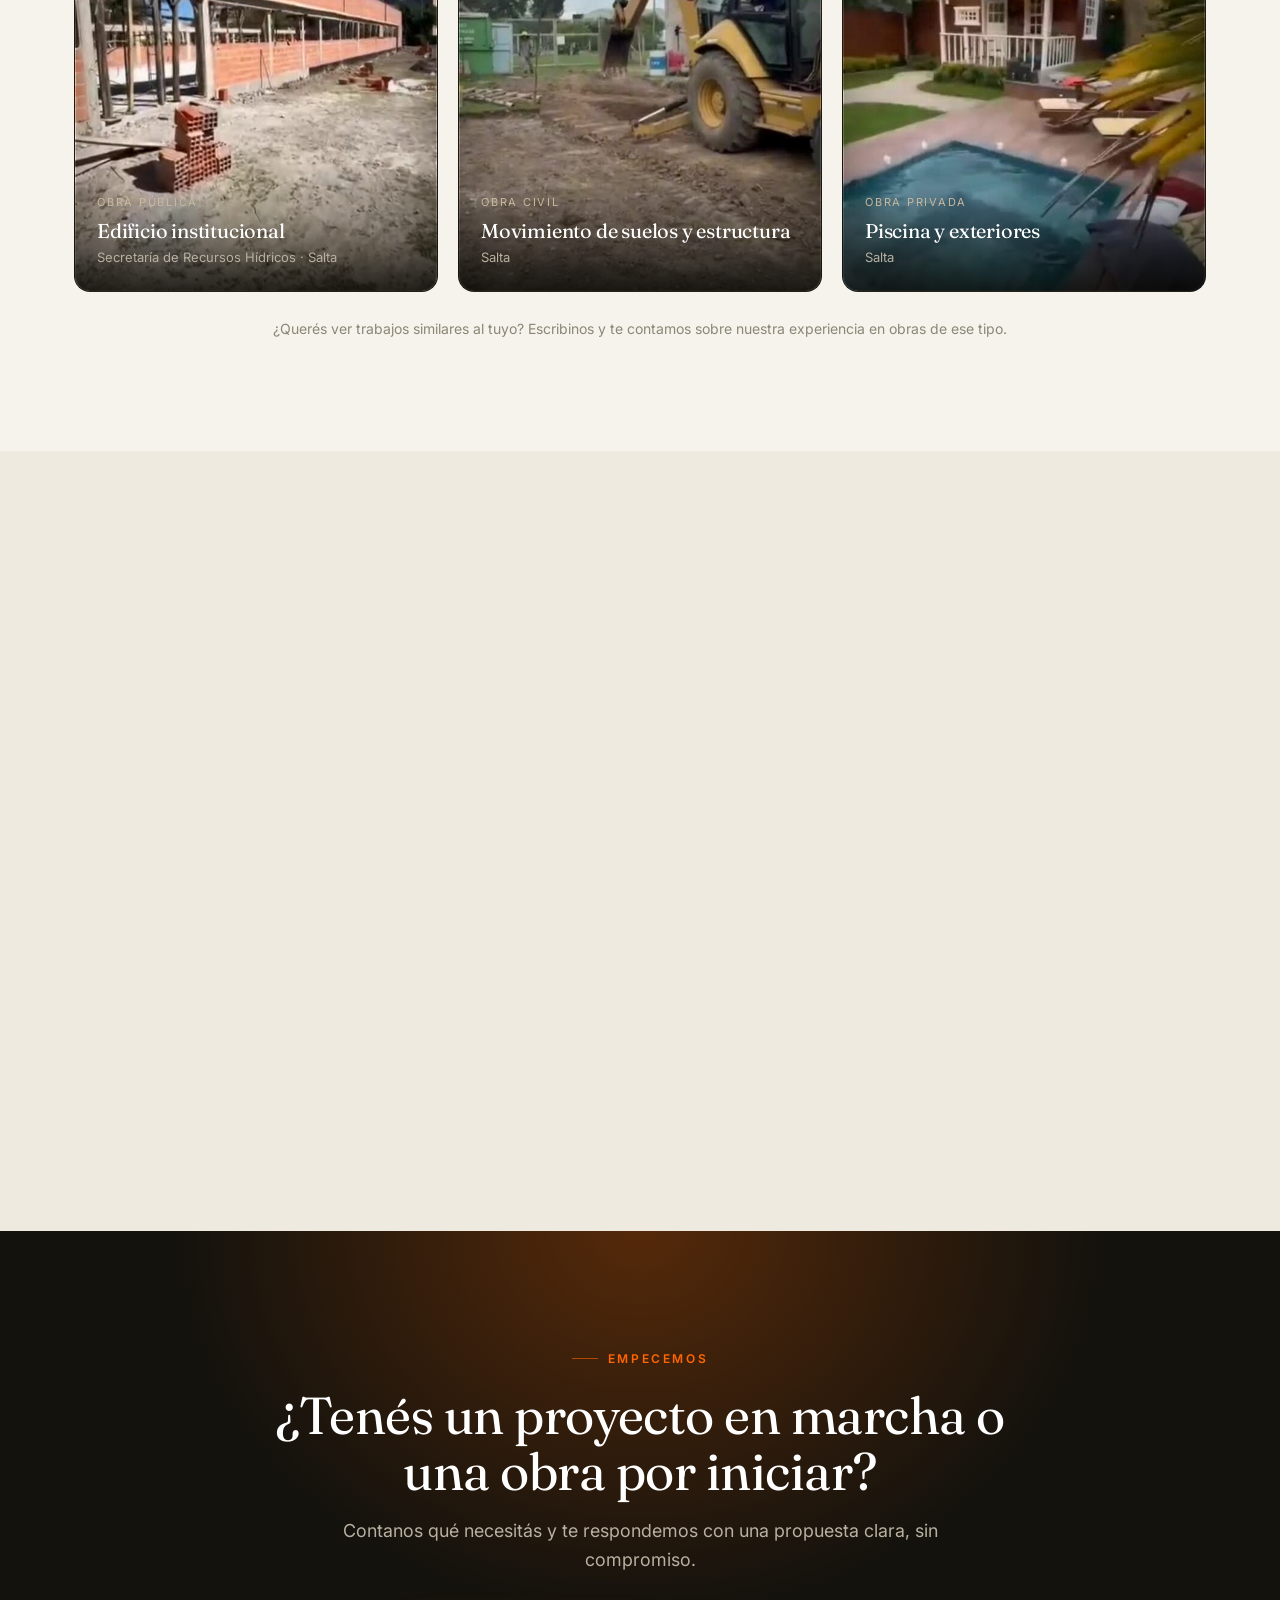
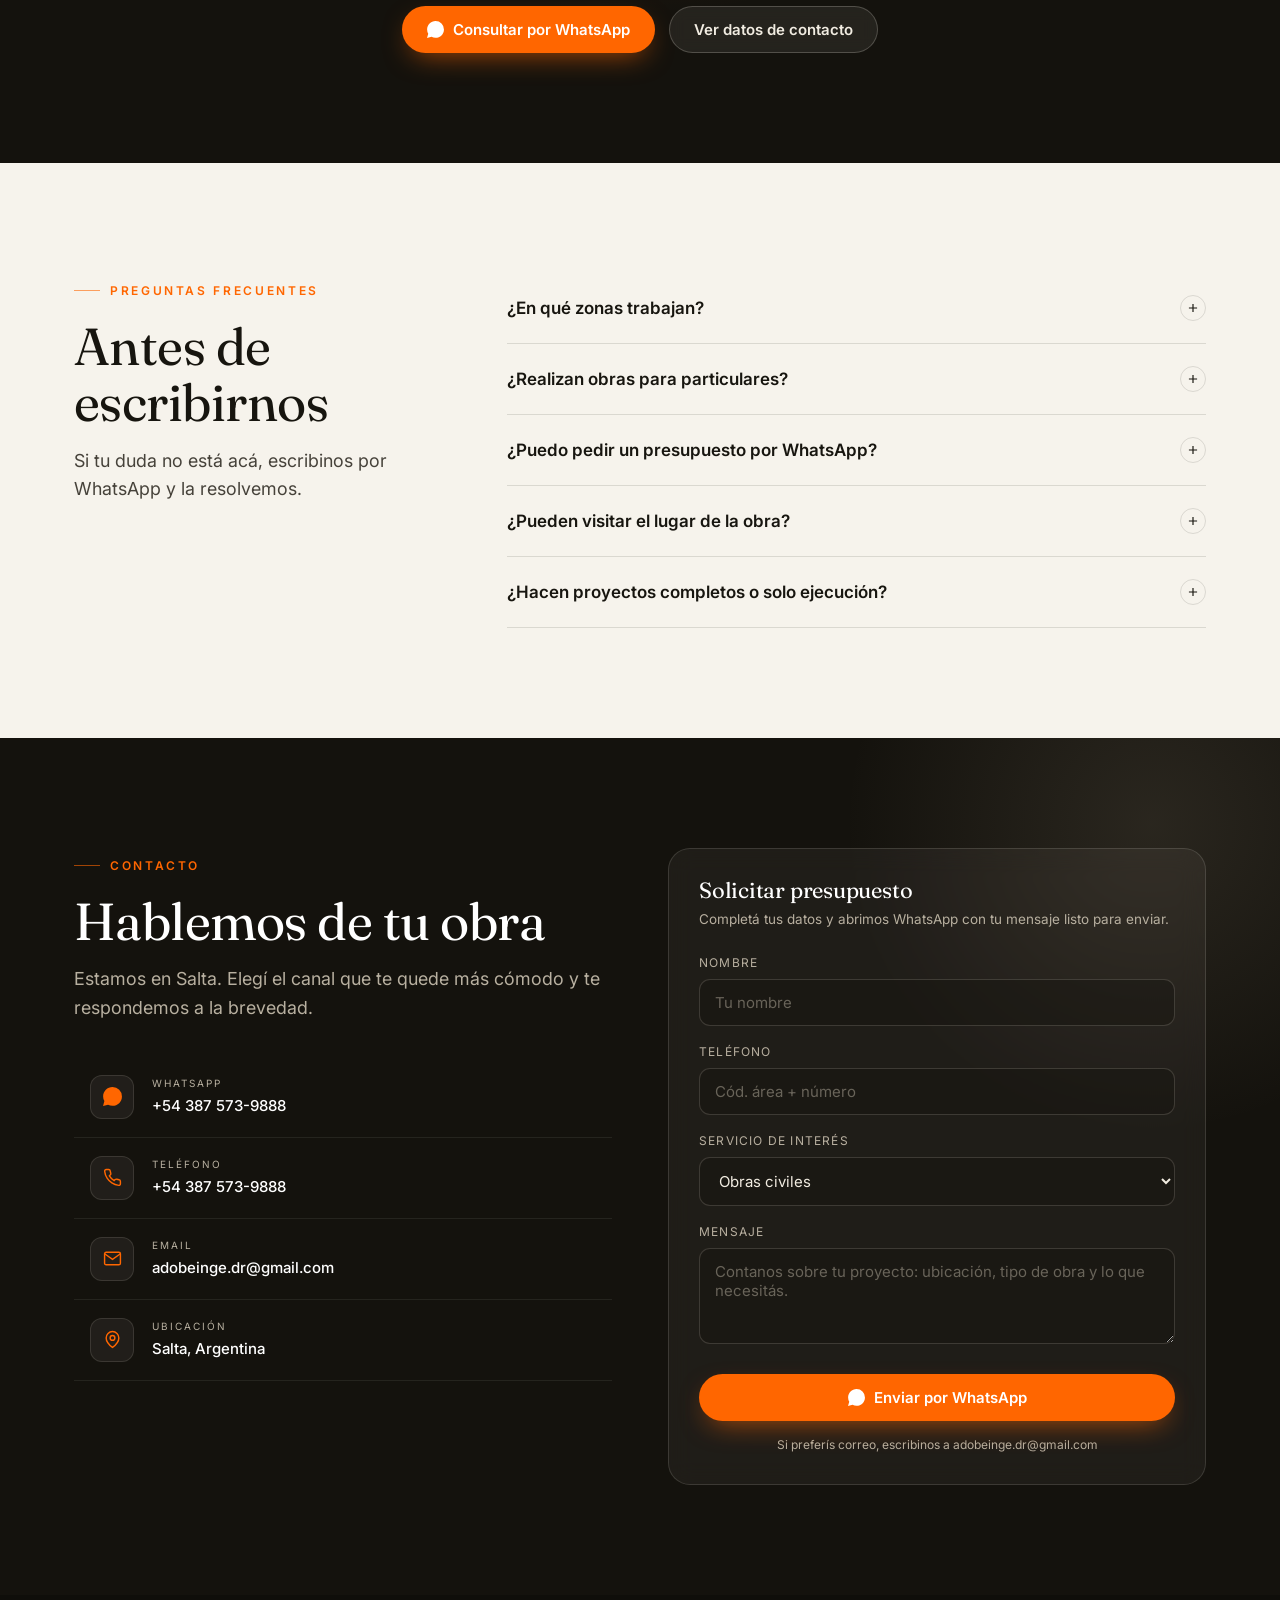
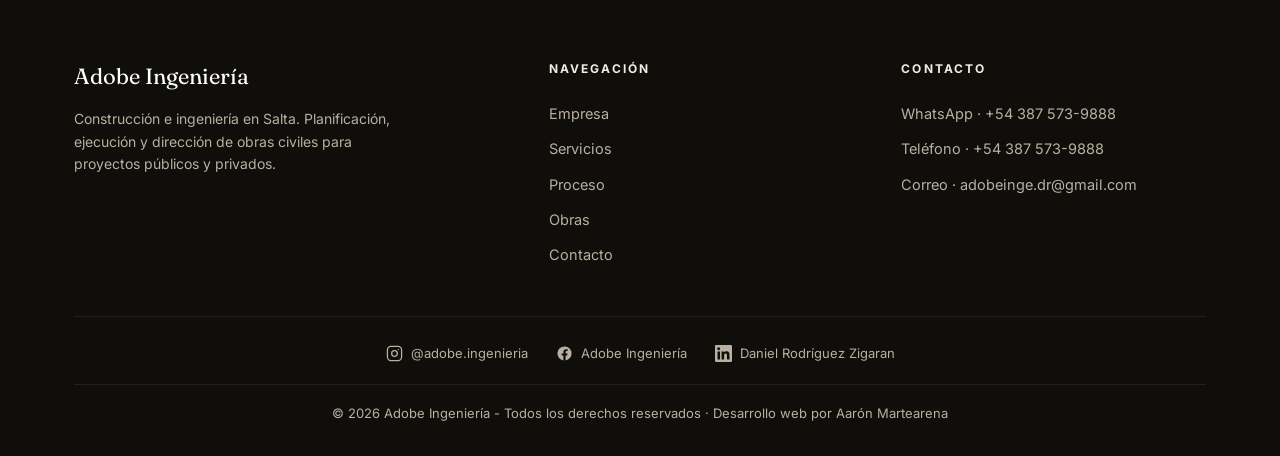
==== commit 3a7942cf: "Update index.html" ====
--- a/index.html
+++ b/index.html
@@ -492,7 +492,7 @@
         </a>
       </div>
       <div class="ft-copy">
-        <span>© <span id="year"></span> Adobe Ingeniería · Desarrollo web por <a href="https://www.linkedin.com/in/aaronmartearena/" target="_blank" rel="noopener noreferrer" class="ft-credit">Aarón Martearena</a></span>
+        <span>© 2026 Adobe Ingeniería - Todos los derechos reservados · Desarrollo web por <a href="https://www.linkedin.com/in/aaronmartearena/" target="_blank" rel="noopener noreferrer" class="ft-credit">Aarón Martearena</a></span>
       </div>
     </div>
   </div>
--- a/css/styles.css
+++ b/css/styles.css
@@ -712,14 +712,13 @@
 .wa-float {
   position: fixed; right: 22px; bottom: 22px; z-index: 90;
   width: 58px; height: 58px; border-radius: 50%;
-  background: transparent;
-  display: grid; place-items: center;
-  filter: drop-shadow(0 4px 12px rgba(37,211,102,.55));
-  transition: transform .35s var(--ease), opacity .4s var(--ease), visibility .4s var(--ease), filter .35s var(--ease);
+  background: #25D366; display: grid; place-items: center;
+  box-shadow: 0 14px 34px -8px rgba(37,211,102,.6);
+  transition: transform .35s var(--ease), opacity .4s var(--ease), visibility .4s var(--ease);
   opacity: 1; visibility: visible;
 }
-.wa-float:hover { transform: scale(1.1); filter: drop-shadow(0 6px 18px rgba(37,211,102,.75)); }
-.wa-float svg   { width: 52px; height: 52px; }
+.wa-float:hover { transform: scale(1.08); }
+.wa-float svg   { width: 30px; height: 30px; fill: #fff; }
 .wa-float.wa-hidden { opacity: 0; visibility: hidden; transform: scale(0.8); pointer-events: none; }
 
 /* ── REVEAL ANIMATION ── */
